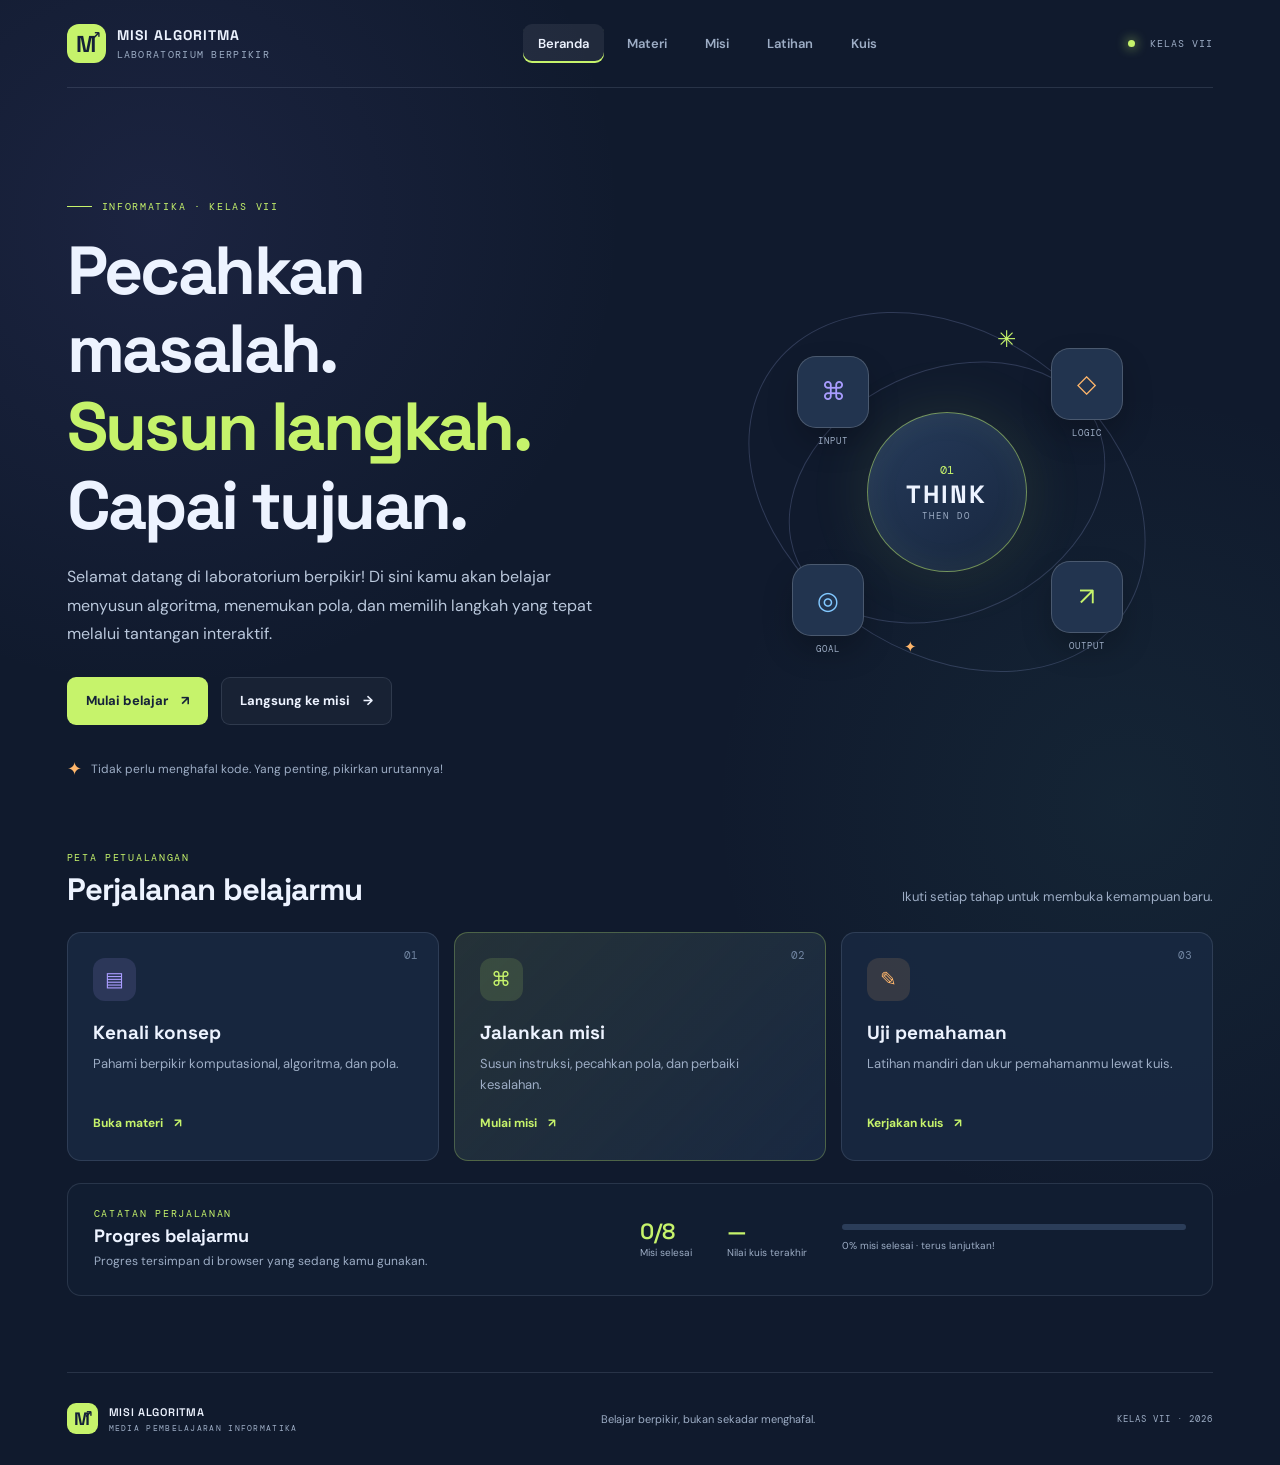
==== index.html @ b7dc34c7 "first commit" ====
<!doctype html>
<html lang="id">
<head>
  <meta charset="utf-8">
  <meta name="viewport" content="width=device-width, initial-scale=1">
  <meta name="description" content="Media pembelajaran interaktif Informatika kelas VII tentang berpikir komputasional, algoritma, dan pola.">
  <meta name="theme-color" content="#101a2d">
  <title>Misi Algoritma — Petualangan Belajar Informatika</title>
  <link rel="stylesheet" href="css/style.css?v=10">
</head>
<body>
  <div class="site-shell">
    <header class="topbar">
      <a class="brand" href="#beranda" aria-label="Misi Algoritma, beranda">
        <span class="brand-mark">M<span>↗</span></span>
        <span class="brand-copy"><strong>MISI ALGORITMA</strong><small>LABORATORIUM BERPIKIR</small></span>
      </a>
      <button class="menu-toggle" id="menuToggle" aria-label="Buka menu" aria-expanded="false">☰</button>
      <nav class="main-nav" id="mainNav" aria-label="Navigasi utama">
        <button class="nav-link active" data-page="beranda">Beranda</button>
        <button class="nav-link" data-page="materi">Materi</button>
        <button class="nav-link" data-page="misi">Misi</button>
        <button class="nav-link" data-page="latihan">Latihan</button>
        <button class="nav-link" data-page="kuis">Kuis</button>
      </nav>
      <div class="topbar-tag"><span class="live-dot"></span> KELAS VII</div>
    </header>

    <main>
      <!-- BERANDA -->
      <section class="page active" id="page-beranda" aria-labelledby="homeTitle">
        <div class="hero-grid">
          <div class="hero-copy">
            <div class="eyebrow"><span class="eyebrow-line"></span> INFORMATIKA · KELAS VII</div>
            <h1 id="homeTitle">Pecahkan masalah.<br><em>Susun langkah.</em><br>Capai tujuan.</h1>
            <p class="hero-lead">Selamat datang di laboratorium berpikir! Di sini kamu akan belajar menyusun algoritma, menemukan pola, dan memilih langkah yang tepat melalui tantangan interaktif.</p>
            <div class="hero-actions">
              <button class="btn btn-primary" data-go="materi">Mulai belajar <span>↗</span></button>
              <button class="btn btn-ghost" data-go="misi">Langsung ke misi <span>→</span></button>
            </div>
            <div class="hero-note"><span class="note-icon">✦</span> Tidak perlu menghafal kode. Yang penting, pikirkan urutannya!</div>
          </div>
          <div class="hero-art" aria-label="Ilustrasi jalur algoritma berupa simpul dan garis">
            <div class="art-orbit orbit-one"></div><div class="art-orbit orbit-two"></div>
            <div class="art-center"><span>01</span><strong>THINK</strong><small>THEN DO</small></div>
            <div class="art-node node-a">⌘<small>INPUT</small></div>
            <div class="art-node node-b">◇<small>LOGIC</small></div>
            <div class="art-node node-c">↗<small>OUTPUT</small></div>
            <div class="art-node node-d">◎<small>GOAL</small></div>
            <span class="art-star star-a">✳</span><span class="art-star star-b">✦</span>
          </div>
        </div>

        <div class="section-intro compact-intro">
          <div><div class="eyebrow">PETA PETUALANGAN</div><h2>Perjalanan belajarmu</h2></div>
          <p>Ikuti setiap tahap untuk membuka kemampuan baru.</p>
        </div>
        <div class="journey-grid">
          <article class="journey-card"><div class="journey-number">01</div><div class="journey-icon icon-violet">▤</div><h3>Kenali konsep</h3><p>Pahami berpikir komputasional, algoritma, dan pola.</p><button class="text-link" data-go="materi">Buka materi <span>↗</span></button></article>
          <article class="journey-card featured"><div class="journey-number">02</div><div class="journey-icon icon-lime">⌘</div><h3>Jalankan misi</h3><p>Susun instruksi, pecahkan pola, dan perbaiki kesalahan.</p><button class="text-link" data-go="misi">Mulai misi <span>↗</span></button></article>
          <article class="journey-card"><div class="journey-number">03</div><div class="journey-icon icon-orange">✎</div><h3>Uji pemahaman</h3><p>Latihan mandiri dan ukur pemahamanmu lewat kuis.</p><button class="text-link" data-go="kuis">Kerjakan kuis <span>↗</span></button></article>
        </div>
        <div class="progress-panel">
          <div><div class="eyebrow">CATATAN PERJALANAN</div><h3>Progres belajarmu</h3><p>Progres tersimpan di browser yang sedang kamu gunakan.</p></div>
          <div class="progress-stats">
            <div><strong id="progressMissions">0/6</strong><span>Misi selesai</span></div>
            <div><strong id="progressQuiz">—</strong><span>Nilai kuis terakhir</span></div>
            <div class="progress-track-wrap"><div class="progress-track"><span id="progressBar"></span></div><small id="progressText">Ayo mulai petualanganmu!</small></div>
          </div>
        </div>
      </section>

      <!-- MATERI -->
      <section class="page" id="page-materi" aria-labelledby="materiTitle">
        <div class="page-heading">
          <div><div class="eyebrow">01 / BEKAL PETUALANGAN</div><h1 id="materiTitle">Kenali cara <em>berpikir.</em></h1><p>Berpikir komputasional membantu kita merumuskan masalah dan menyusun langkah penyelesaian yang dapat dijalankan.</p></div>
          <div class="heading-stamp">LEARN<br><b>01</b></div>
        </div>
        <div class="concept-banner">
          <div class="concept-mark">?</div>
          <div><span class="mini-label">PERTANYAAN PEMANTIK</span><h2>Pernah mengikuti petunjuk untuk mencapai suatu tujuan?</h2><p>Contohnya mengikuti resep, petunjuk arah, atau aturan permainan. Semua itu membutuhkan langkah yang jelas dan berurutan.</p></div>
        </div>
        <div class="lesson-grid">
          <article class="lesson-card lesson-wide">
            <div class="lesson-top"><span class="lesson-index">A</span><span class="pill pill-violet">KONSEP UTAMA</span></div>
            <h2>Apa itu berpikir komputasional?</h2>
            <p>Berpikir komputasional adalah proses berpikir untuk merumuskan masalah sehingga solusinya dapat diwujudkan dalam langkah-langkah komputasional atau algoritma yang dapat dieksekusi komputer.</p>
            <div class="callout-line"><span>IDE UTAMA</span><strong>Ubah masalah menjadi langkah yang jelas, logis, dan dapat diuji.</strong></div>
          </article>
          <article class="lesson-card">
            <div class="lesson-top"><span class="lesson-index">B</span><span class="pill pill-lime">LANGKAH</span></div>
            <h2>Algoritma</h2>
            <p>Algoritma adalah langkah-langkah dari suatu proses untuk mencapai tujuan tertentu.</p>
            <div class="mini-flow"><span>Mulai</span><i>↓</i><span>Langkah 1</span><i>↓</i><span>Langkah 2</span><i>↓</i><b>Selesai</b></div>
          </article>
          <article class="lesson-card">
            <div class="lesson-top"><span class="lesson-index">C</span><span class="pill pill-orange">PENGAMATAN</span></div>
            <h2>Mengenali pola</h2>
            <p>Pola adalah bentuk atau susunan yang memiliki aturan tetap. Dengan menemukan aturan, kita dapat memperkirakan urutan berikutnya.</p>
            <div class="pattern-row" aria-label="Contoh pola warna"><span class="bead red"></span><span class="bead green"></span><span class="bead yellow"></span><span class="bead blue"></span><span class="bead red"></span><span class="bead green"></span><span class="bead yellow"></span><span class="bead blue"></span></div>
            <small class="muted">Merah → Hijau → Kuning → Biru → ulangi</small>
          </article>
          <article class="lesson-card lesson-wide split-card">
            <div><div class="lesson-top"><span class="lesson-index">D</span><span class="pill pill-blue">PENYELESAIAN</span></div><h2>Efektif dan efisien</h2><p>Solusi yang baik bukan hanya berhasil mencapai tujuan, tetapi juga menggunakan waktu, tenaga, atau sumber daya secara tepat.</p></div>
            <div class="compare-box"><div><span class="compare-symbol">✓</span><b>Efektif</b><small>Membawa hasil atau mencapai tujuan.</small></div><div><span class="compare-symbol">↗</span><b>Efisien</b><small>Tidak membuang waktu, tenaga, atau biaya.</small></div></div>
          </article>
          <article class="lesson-card lesson-wide additional-lesson">
            <div class="lesson-top"><span class="lesson-index">E</span><span class="pill pill-orange">OPTIMASI PENJADWALAN</span></div>
            <h2>Mengatur kegiatan agar tidak bertabrakan</h2>
            <p>Optimasi penjadwalan berarti memilih dan mengatur kegiatan supaya waktu dapat digunakan dengan baik. Perhatikan kegiatan yang harus dilakukan lebih dahulu, kegiatan yang waktunya tidak boleh bertabrakan, dan kegiatan yang dapat dikerjakan bersamaan.</p>
            <div class="schedule-example"><div><b>07.00–12.00</b><small>Sekolah</small></div><div><b>13.00–14.00</b><small>Mengerjakan PR</small></div><div><b>14.00–14.30</b><small>Istirahat</small></div></div>
            <p class="lesson-note">Contoh: saat menunggu air mendidih, kamu dapat mengerjakan PR. Dua kegiatan berlangsung bersamaan, tetapi air tetap perlu diperiksa agar tidak dibiarkan terlalu lama.</p>
          </article>
          <article class="lesson-card">
            <div class="lesson-top"><span class="lesson-index">F</span><span class="pill pill-blue">STRUKTUR DATA</span></div>
            <h2>Menyusun informasi dalam daftar</h2>
            <p>Struktur data membantu kita mengatur kumpulan informasi. Salah satu bentuk sederhana adalah daftar (list), misalnya daftar nama siswa, daftar belanja, atau daftar perlengkapan sekolah.</p>
            <div class="sample-list"><span>01 · Buku Informatika</span><span>02 · Buku Matematika</span><span>03 · Pensil</span></div>
            <small class="muted">Daftar dapat disusun dengan aturan tertentu, misalnya berdasarkan alfabet.</small>
          </article>
          <article class="lesson-card">
            <div class="lesson-top"><span class="lesson-index">G</span><span class="pill pill-violet">REPRESENTASI DATA</span></div>
            <h2>Menyajikan pilihan sederhana</h2>
            <p>Informasi dapat direpresentasikan dengan beberapa bentuk. Pertanyaan tertentu memiliki dua kemungkinan jawaban, misalnya ya atau tidak. Bentuk ini membantu kita mencatat keadaan secara sederhana.</p>
            <div class="yes-no-demo"><span>Apakah perpustakaan buka?</span><b>YA / TIDAK</b></div>
            <small class="muted">Pertanyaan “Apa warna favoritmu?” tidak cukup dijawab dengan ya atau tidak.</small>
          </article>
          <article class="lesson-card lesson-wide abstraction-card">
            <div class="lesson-top"><span class="lesson-index">H</span><span class="pill pill-lime">ISTILAH TAMBAHAN</span></div>
            <h2>Abstraksi: fokus pada hal penting</h2>
            <p>Abstraksi adalah cara memahami persoalan dengan berfokus pada ide utama atau informasi yang paling penting, sementara rincian yang tidak relevan disisihkan. Contohnya, saat mencari rute ke perpustakaan, kamu lebih membutuhkan letak jalan dan rintangan daripada warna setiap ubin lantai.</p>
          </article>
        </div>
        <div class="example-panel">
          <div class="example-copy"><div class="eyebrow">CONTOH DALAM KEHIDUPAN</div><h2>Algoritma mencuci tangan</h2><p>Bayangkan kamu diminta menjelaskan cara mencuci tangan kepada teman. Instruksi harus disusun agar mudah diikuti.</p></div>
          <ol class="step-list"><li><span>01</span>Basahi tangan dengan air.</li><li><span>02</span>Gunakan sabun.</li><li><span>03</span>Gosok seluruh bagian tangan.</li><li><span>04</span>Bilas hingga bersih.</li><li><span>05</span>Keringkan tangan.</li></ol>
        </div>
        <div class="lesson-footer"><p>Sudah memahami bekalnya? Tekan tombol untuk membuka konfirmasi sebelum memulai Misi 1.</p><button class="btn btn-primary" id="completeLesson">Saya sudah memahami <span>✓</span></button></div>
      </section>

      <!-- MISI -->
      <section class="page" id="page-misi" aria-labelledby="misiTitle">
        <div class="page-heading">
          <div><div class="eyebrow">02 / ZONA TANTANGAN</div><h1 id="misiTitle">Saatnya <em>jalankan misi.</em></h1><p>Gunakan logika dan urutan langkah yang tepat. Setiap tantangan melatih cara berpikir yang berbeda.</p></div>
          <div class="heading-stamp">PLAY<br><b>02</b></div>
        </div>
        <div class="mission-top-actions">
          <span>Progres dan jawaban akan tersimpan otomatis. Gunakan reset untuk mengulang seluruh tantangan.</span>
          <button class="btn btn-small btn-reset" id="resetMissions" type="button">↻ Reset Misi</button>
        </div>
        <div class="mission-tabs" role="tablist" aria-label="Pilih misi">
          <button class="mission-tab active" data-mission="route"><span>01</span> Jalur Perpustakaan</button>
          <button class="mission-tab" data-mission="routeCampus"><span>02</span> Jalur Gudang</button>
          <button class="mission-tab" data-mission="routeMusic"><span>03</span> Jalur Musik</button>
          <button class="mission-tab" data-mission="pattern"><span>04</span> Gelang Warna</button>
          <button class="mission-tab" data-mission="patternBonus"><span>05</span> Gelang Lanjutan</button>
          <button class="mission-tab" data-mission="debug"><span>06</span> Detektif Bug</button>
          <button class="mission-tab" data-mission="schedule"><span>07</span> Optimasi Ember</button>
          <button class="mission-tab" data-mission="representation"><span>08</span> Data Ya/Tidak</button>
        </div>
        <article class="mission-panel active" id="mission-route">
          <div class="mission-heading"><div><span class="pill pill-lime">MISI 01 · MENYUSUN LANGKAH</span><h2>Antarkan buku ke perpustakaan</h2><p>Robot mulai dari titik hijau. Susun perintah arah agar robot mencapai bendera tanpa menabrak rintangan.</p></div><div class="mission-score"><strong>01</strong><small>ROUTE</small></div></div>
          <div class="game-layout">
            <div class="maze-wrap"><div class="maze-top"><span>● TITIK MULAI</span><span>⚑ TUJUAN</span><span>■ RINTANGAN</span></div><div class="maze-grid" id="mazeGrid" aria-label="Peta labirin"></div><div class="maze-caption" id="mazeStatus" aria-live="polite">Susun instruksi, lalu tekan Jalankan.</div></div>
            <div class="command-box"><div class="command-title"><div><span class="mini-label">KONTROL ROBOT</span><h3>Susun perintah</h3></div><span class="command-count" id="commandCount">0 / 10</span></div><p class="muted">Pilih arah gerak satu per satu.</p><div class="direction-pad"><button data-dir="U" aria-label="Gerak ke atas">↑<small>ATAS</small></button><button data-dir="L" aria-label="Gerak ke kiri">←<small>KIRI</small></button><button data-dir="D" aria-label="Gerak ke bawah">↓<small>BAWAH</small></button><button data-dir="R" aria-label="Gerak ke kanan">→<small>KANAN</small></button></div><div class="command-list" id="commandList"><span class="empty-command">Belum ada perintah…</span></div><div class="command-actions"><button class="btn btn-small btn-ghost" id="undoCommand">↶ Urungkan</button><button class="btn btn-small btn-ghost" id="clearCommands">Hapus</button><button class="btn btn-small btn-primary" id="runMaze">Jalankan →</button></div><div class="hint-box">💡 <span>Petunjuk: robot perlu bergerak 6 langkah untuk mencapai bendera.</span></div></div>
          </div>
        </article>
        <article class="mission-panel" id="mission-routeCampus">
          <div class="mission-heading"><div><span class="pill pill-lime">MISI 02 · NAVIGASI SEKOLAH</span><h2>Antarkan perlengkapan olahraga ke gudang</h2><p>Robot mulai dari sudut kiri atas. Susun instruksi agar perlengkapan tiba di gudang tanpa melewati petak penghalang.</p></div><div class="mission-score"><strong>02</strong><small>GUDANG</small></div></div>
          <div class="maze-expedition" data-maze-game="routeCampus" data-success="routeCampus">
            <div class="game-layout">
              <div class="maze-wrap"><div class="maze-top"><span>● TITIK MULAI</span><span>⚑ GUDANG</span><span>■ PENGHALANG</span></div><div class="maze-grid" data-maze-grid aria-label="Peta jalur menuju gudang"></div><div class="maze-caption" data-maze-status aria-live="polite">Susun perintah, lalu jalankan robot.</div></div>
              <div class="command-box"><div class="command-title"><div><span class="mini-label">KONTROL ROBOT</span><h3>Susun perintah</h3></div><span class="command-count" data-maze-count>0 / 12</span></div><p class="muted">Pilih arah satu per satu untuk membuat jalur aman.</p><div class="direction-pad"><button data-maze-dir="U" aria-label="Gerak ke atas">↑<small>ATAS</small></button><button data-maze-dir="L" aria-label="Gerak ke kiri">←<small>KIRI</small></button><button data-maze-dir="D" aria-label="Gerak ke bawah">↓<small>BAWAH</small></button><button data-maze-dir="R" aria-label="Gerak ke kanan">→<small>KANAN</small></button></div><div class="command-list" data-maze-list><span class="empty-command">Belum ada perintah…</span></div><div class="command-actions"><button class="btn btn-small btn-ghost" data-maze-undo>↶ Urungkan</button><button class="btn btn-small btn-ghost" data-maze-clear>Hapus</button><button class="btn btn-small btn-primary" data-maze-run>Jalankan →</button></div><div class="hint-box">✦ <span>Rencanakan jalurmu. Robot harus tiba tepat di bendera.</span></div></div>
            </div>
          </div>
        </article>
        <article class="mission-panel" id="mission-routeMusic">
          <div class="mission-heading"><div><span class="pill pill-lime">MISI 03 · NAVIGASI LANJUTAN</span><h2>Antarkan paket ke ruang musik</h2><p>Jalur menuju ruang musik memiliki belokan yang berbeda. Susun instruksi secara teliti agar robot tidak terjebak.</p></div><div class="mission-score"><strong>03</strong><small>MUSIK</small></div></div>
          <div class="maze-expedition" data-maze-game="routeMusic" data-success="routeMusic">
            <div class="game-layout">
              <div class="maze-wrap"><div class="maze-top"><span>● TITIK MULAI</span><span>⚑ RUANG MUSIK</span><span>■ PENGHALANG</span></div><div class="maze-grid" data-maze-grid aria-label="Peta jalur menuju ruang musik"></div><div class="maze-caption" data-maze-status aria-live="polite">Susun perintah, lalu jalankan robot.</div></div>
              <div class="command-box"><div class="command-title"><div><span class="mini-label">KONTROL ROBOT</span><h3>Susun perintah</h3></div><span class="command-count" data-maze-count>0 / 12</span></div><p class="muted">Pilih arah satu per satu untuk membuat jalur aman.</p><div class="direction-pad"><button data-maze-dir="U" aria-label="Gerak ke atas">↑<small>ATAS</small></button><button data-maze-dir="L" aria-label="Gerak ke kiri">←<small>KIRI</small></button><button data-maze-dir="D" aria-label="Gerak ke bawah">↓<small>BAWAH</small></button><button data-maze-dir="R" aria-label="Gerak ke kanan">→<small>KANAN</small></button></div><div class="command-list" data-maze-list><span class="empty-command">Belum ada perintah…</span></div><div class="command-actions"><button class="btn btn-small btn-ghost" data-maze-undo>↶ Urungkan</button><button class="btn btn-small btn-ghost" data-maze-clear>Hapus</button><button class="btn btn-small btn-primary" data-maze-run>Jalankan →</button></div><div class="hint-box">✦ <span>Susun strategi langkahmu sebelum menekan Jalankan.</span></div></div>
            </div>
          </div>
        </article>
        <article class="mission-panel" id="mission-pattern">
          <div class="mission-heading"><div><span class="pill pill-orange">MISI 04 · MENGENALI POLA</span><h2>Berapa manik-manik yang bisa dirangkai?</h2><p>Kiki menyusun gelang dengan urutan merah, hijau, kuning, biru. Jika suatu warna habis, lanjutkan dengan warna yang masih tersedia tanpa menempelkan dua warna sama.</p></div><div class="mission-score"><strong>04</strong><small>PATTERN</small></div></div>
          <div class="bead-challenge">
            <div class="bead-inventory"><div><span class="mini-label">STOK MANIK-MANIK</span><div class="inventory-row"><div><span class="bead red"></span><b>Merah</b><strong>5</strong></div><div><span class="bead green"></span><b>Hijau</b><strong>3</strong></div><div><span class="bead yellow"></span><b>Kuning</b><strong>7</strong></div><div><span class="bead blue"></span><b>Biru</b><strong>2</strong></div></div></div><div class="rule-note">URUTAN WARNA <b>MERAH → HIJAU → KUNING → BIRU</b><small>Jika warna habis, lewati warna tersebut. Dua manik-manik yang berdampingan tidak boleh sama.</small></div></div>
            <article class="bead-question"><span class="pill pill-orange">TANTANGAN 1</span><h3>Berapa manik-manik yang dapat dirangkai?</h3><p>Ikuti urutan warna dan perhatikan jumlah stok setiap warna.</p><div class="answer-options" id="beadOptions"><button data-answer="8">8</button><button data-answer="17">17</button><button data-answer="15">15</button><button data-answer="5">5</button></div><div id="beadFeedback" class="feedback" aria-live="polite"></div><button class="btn btn-ghost btn-small" id="showBeads" hidden>Lihat urutan gelang <span>↗</span></button><div id="beadSequence" class="bead-sequence" hidden></div></article>
          </div>
        </article>
        <article class="mission-panel" id="mission-patternBonus">
          <div class="mission-heading"><div><span class="pill pill-orange">MISI 05 · POLA LANJUTAN</span><h2>Bisakah semua manik-manik digunakan?</h2><p>Kiki ingin membuat gelang kedua dengan stok yang lebih banyak. Gunakan aturan urutan warna yang sama seperti misi sebelumnya.</p></div><div class="mission-score"><strong>05</strong><small>PATTERN+</small></div></div>
          <div class="bead-challenge">
            <div class="bead-inventory"><div><span class="mini-label">STOK MANIK-MANIK GELANG KEDUA</span><div class="inventory-row"><div><span class="bead red"></span><b>Merah</b><strong>20</strong></div><div><span class="bead green"></span><b>Hijau</b><strong>23</strong></div><div><span class="bead yellow"></span><b>Kuning</b><strong>18</strong></div><div><span class="bead blue"></span><b>Biru</b><strong>22</strong></div></div></div><div class="rule-note">ATURAN TETAP SAMA <b>MERAH → HIJAU → KUNING → BIRU</b><small>Lewati warna yang sudah habis dan jangan memasang dua manik-manik dengan warna sama secara berdampingan.</small></div></div>
            <article class="bead-question"><span class="pill pill-orange">TANTANGAN 2</span><h3>Berapa jumlah manik-manik yang dapat dirangkai?</h3><p>Periksa apakah semua stok dapat digunakan dengan mengikuti aturan yang sama.</p><div class="answer-options" id="beadBonusOptions"><button data-answer="80">80</button><button data-answer="81">81</button><button data-answer="83">83</button><button data-answer="60">60</button></div><div id="beadBonusFeedback" class="feedback" aria-live="polite"></div></article>
          </div>
        </article>
        <article class="mission-panel" id="mission-debug">
          <div class="mission-heading"><div><span class="pill pill-blue">MISI 06 · DEBUGGING</span><h2>Temukan urutan yang benar</h2><p>Ada langkah mencuci tangan yang tertukar. Pilih langkah satu per satu dalam urutan yang benar untuk memperbaiki algoritmanya.</p></div><div class="mission-score"><strong>06</strong><small>DEBUG</small></div></div>
          <div class="debug-game"><div class="debug-progress"><span id="debugProgress">0 dari 5 langkah benar</span><div class="progress-track"><span id="debugBar"></span></div></div><div class="debug-columns"><div><span class="mini-label">PILIH LANGKAH SESUAI URUTAN</span><div class="debug-options" id="debugOptions"></div></div><div><span class="mini-label">ALGORITMA YANG KAMU SUSUN</span><ol class="debug-answer" id="debugAnswer"><li class="placeholder-step">Langkah yang dipilih akan muncul di sini.</li></ol></div></div><div id="debugFeedback" class="feedback" aria-live="polite"></div><button class="btn btn-ghost btn-small" id="resetDebug">Ulangi tantangan ↻</button></div>
        </article>
        <article class="mission-panel" id="mission-schedule">
          <div class="mission-heading"><div><span class="pill pill-blue">MISI 07 · OPTIMASI PENJADWALAN</span><h2>Isi tiga ember secepat mungkin</h2><p>Bobo harus mengisi tiga ember. Satu ember membutuhkan satu jam jika memakai satu pancuran. Ada dua pancuran dan pengisian boleh dibagi menjadi beberapa tahap.</p></div><div class="mission-score"><strong>07</strong><small>OPTIMASI</small></div></div>
          <div class="logic-challenge">
            <div class="logic-illustration" aria-hidden="true"><div class="faucet-row"><span>🚰</span><span>🚰</span></div><div class="water-flow" aria-hidden="true"><i></i><i></i><i></i></div><div class="bucket-row"><span>🪣 A</span><span>🪣 B</span><span>🪣 C</span></div></div>
            <div class="logic-question"><span class="pill pill-blue">TANTANGAN WAKTU</span><h3>Berapa waktu tersingkat yang diperlukan?</h3><p>Pilih waktu total paling singkat agar ketiga ember penuh.</p><div class="answer-options" id="bucketOptions"><button data-answer="60">60 menit</button><button data-answer="90">90 menit</button><button data-answer="120">120 menit</button><button data-answer="180">180 menit</button></div><div class="feedback" id="bucketFeedback" aria-live="polite"></div></div>
          </div>
        </article>
        <article class="mission-panel" id="mission-representation">
          <div class="mission-heading"><div><span class="pill pill-violet">MISI 08 · REPRESENTASI DATA</span><h2>Pilih pertanyaan ya atau tidak</h2><p>Dalam representasi data, pertanyaan tertentu dapat dinyatakan dengan dua kemungkinan jawaban, yaitu ya atau tidak.</p></div><div class="mission-score"><strong>08</strong><small>DATA</small></div></div>
          <div class="logic-challenge simple-logic">
            <div class="logic-question"><span class="pill pill-violet">TANTANGAN DATA</span><h3>Manakah pertanyaan yang jawabannya hanya “ya” atau “tidak”?</h3><p>Pilih satu pertanyaan yang dapat dijawab dengan dua kemungkinan tersebut.</p><div class="choice-stack logic-choice-stack" id="yesNoOptions"><button data-choice="a">Apa warna kesukaanmu?</button><button data-choice="b">Siapa nama teman sebangkumu?</button><button data-choice="c">Apakah hari ini turun hujan?</button><button data-choice="d">Berapa jumlah buku di tasmu?</button></div><div class="feedback" id="yesNoFeedback" aria-live="polite"></div></div>
          </div>
        </article>
        <div class="mission-auto-next" id="missionAutoNext" hidden aria-live="polite"></div>
        <div class="mission-completion"><span class="completion-icon">✦</span><div class="mission-completion-copy"><b>Delapan misi, delapan tantangan berpikir.</b><p>Selesaikan setiap tantangan untuk membuka misi berikutnya. Pop-up menuju Latihan muncul setelah seluruh misi berhasil diselesaikan.</p></div><strong id="missionDoneCount">0/8 SELESAI</strong></div>
      </section>

      <!-- LATIHAN -->
      <section class="page" id="page-latihan" aria-labelledby="latihanTitle">
        <div class="page-heading">
          <div><div class="eyebrow">03 / RUANG LATIHAN</div><h1 id="latihanTitle">Asah logikamu <em>pelan-pelan.</em></h1><p>Selesaikan delapan latihan dengan situasi yang berbeda dari misi dan kuis. Baca persoalannya, pikirkan aturannya, lalu periksa jawabanmu.</p></div>
          <div class="heading-stamp">PRACTICE<br><b>03</b></div>
        </div>
        <div class="practice-progress-panel"><div><span class="mini-label">PROGRES LATIHAN</span><strong id="practiceDoneCount">0/8 LATIHAN SELESAI</strong></div><div class="progress-track"><span id="practiceDoneBar"></span></div><button class="btn btn-small btn-reset" id="resetPractice" type="button">↻ Reset Latihan</button></div>
        <div class="practice-completion-notice" id="practiceCompletionNotice" hidden aria-live="polite"></div>
        <div class="practice-stack">
          <article class="practice-card"><div class="practice-number">01</div><div class="practice-content"><span class="pill pill-violet">MENCARI POLA</span><h2>Prediksi jumlah stiker</h2><p>Raka menempelkan stiker dengan urutan jumlah berikut: <strong class="number-sequence">5 · 9 · 13 · 17 · ?</strong></p><div class="inline-answer"><input type="number" id="patternInput" placeholder="Jawabanmu" aria-label="Jawaban angka berikutnya"><button class="btn btn-small btn-primary" id="checkPattern">Periksa</button></div><div class="feedback" id="patternPracticeFeedback" aria-live="polite"></div></div></article>
          <article class="practice-card"><div class="practice-number">02</div><div class="practice-content"><span class="pill pill-orange">URUTAN ALGORITMA</span><h2>Mengirim tugas digital</h2><p>Sebelum menekan tombol kirim, tindakan apa yang paling tepat dilakukan?</p><div class="choice-stack" id="bagChoices"><button data-choice="a">Memastikan berkas sudah terlampir dan dapat dibuka</button><button data-choice="b">Menutup halaman tugas</button><button data-choice="c">Mematikan perangkat</button></div><div class="feedback" id="bagFeedback" aria-live="polite"></div></div></article>
          <article class="practice-card practice-card-visual"><div class="practice-number">03</div><div class="practice-content"><span class="pill pill-blue">EFEKTIF & EFISIEN</span><h2>Merapikan kartu anggota</h2><p>Petugas perpustakaan harus merapikan kartu anggota. Ada dua cara yang sama-sama menghasilkan kartu rapi. Amati perbandingan cara kerjanya, lalu pilih cara yang lebih efisien.</p><div class="sorting-visual" aria-label="Ilustrasi perbandingan dua cara merapikan kartu anggota"><div class="sorting-method sorting-method-a"><div class="sorting-method-head"><span class="sorting-tag">CARA A</span><strong>Periksa satu per satu</strong></div><div class="member-cards scattered-cards"><span>R</span><span>A</span><span>M</span><span>D</span><span>A</span><span>R</span><span>K</span><span>M</span><span>D</span></div><div class="sorting-time"><span>⏱</span><strong>18 menit</strong></div><small>Sering mengulang pemeriksaan kartu</small></div><div class="sorting-method sorting-method-b"><div class="sorting-method-head"><span class="sorting-tag">CARA B</span><strong>Kelompokkan huruf awal</strong></div><div class="member-groups"><div><b>A</b><span>A</span><span>A</span></div><div><b>D</b><span>D</span><span>D</span></div><div><b>M</b><span>M</span><span>M</span></div><div><b>R</b><span>R</span><span>R</span></div></div><div class="sorting-time"><span>⏱</span><strong>8 menit</strong></div><small>Kartu langsung dikelompokkan sesuai huruf</small></div></div><div class="question-prompt">Menurutmu, cara mana yang lebih efisien?</div><div class="choice-stack" id="routeChoices"><button data-choice="a">Cara A · 18 menit</button><button data-choice="b">Cara B · 8 menit</button></div><div class="feedback" id="routeFeedback" aria-live="polite"></div></div></article>
          <article class="practice-card"><div class="practice-number">04</div><div class="practice-content"><span class="pill pill-violet">MENCARI POLA</span><h2>Lengkapi urutan angka</h2><p>Perhatikan pola berikut: <strong class="number-sequence">3 · 6 · 9 · 12 · ?</strong></p><div class="inline-answer"><input type="number" id="sequenceInput" placeholder="Jawabanmu" aria-label="Jawaban angka selanjutnya"><button class="btn btn-small btn-primary" id="checkSequence">Periksa</button></div><div class="feedback" id="sequenceFeedback" aria-live="polite"></div></div></article>
          <article class="practice-card"><div class="practice-number">05</div><div class="practice-content"><span class="pill pill-orange">URUTAN ALGORITMA</span><h2>Membuat teh hangat</h2><p>Kamu ingin membuat teh hangat. Langkah mana yang paling tepat dilakukan terlebih dahulu?</p><div class="choice-stack" id="teaChoices"><button data-choice="a">Memanaskan air</button><button data-choice="b">Memasukkan es batu</button><button data-choice="c">Membuang kantong teh</button></div><div class="feedback" id="teaFeedback" aria-live="polite"></div></div></article>
          <article class="practice-card"><div class="practice-number">06</div><div class="practice-content"><span class="pill pill-violet">MEMBACA DATA</span><h2>Memilih penyajian informasi</h2><p>OSIS mencatat jumlah pengunjung perpustakaan selama lima hari. Bentuk penyajian apa yang paling mudah dipakai untuk membandingkan jumlah pengunjung tiap hari?</p><div class="choice-stack" id="binaryChoices"><button data-choice="a">Grafik batang</button><button data-choice="b">Satu paragraf cerita</button><button data-choice="c">Daftar nama pengunjung tanpa angka</button></div><div class="feedback" id="binaryFeedback" aria-live="polite"></div></div></article>
          <article class="practice-card"><div class="practice-number">07</div><div class="practice-content"><span class="pill pill-blue">STRUKTUR DATA</span><h2>Daftar yang terurut</h2><p>Contoh manakah yang menunjukkan daftar dengan aturan urutan yang jelas?</p><div class="choice-stack" id="listChoices"><button data-choice="a">Daftar nama siswa berdasarkan alfabet</button><button data-choice="b">Daftar belanja yang dibeli secara acak</button><button data-choice="c">Kumpulan benda di atas meja tanpa aturan</button></div><div class="feedback" id="listFeedback" aria-live="polite"></div></div></article>
          <article class="practice-card"><div class="practice-number">08</div><div class="practice-content"><span class="pill pill-orange">ABSTRAKSI</span><h2>Menyederhanakan denah</h2><p>Kamu membuat denah sederhana untuk menunjukkan jalan dari gerbang ke ruang kelas. Informasi mana yang paling penting dipertahankan?</p><div class="choice-stack" id="bucketPracticeChoices"><button data-choice="a">Warna cat setiap dinding</button><button data-choice="b">Letak gerbang, koridor, dan ruang kelas</button><button data-choice="c">Jenis hiasan di setiap pintu</button><button data-choice="d">Nama merek meja di kelas</button></div><div class="feedback" id="bucketPracticeFeedback" aria-live="polite"></div></div></article>
        </div>
      </section>

      <!-- KUIS -->
      <section class="page" id="page-kuis" aria-labelledby="kuisTitle">
        <div class="page-heading">
          <div><div class="eyebrow">04 / UJI PEMAHAMAN</div><h1 id="kuisTitle">Seberapa siap <em>kamu?</em></h1><p>Jawab 15 pertanyaan baru dengan situasi berbeda untuk menguji pemahamanmu tentang berpikir komputasional.</p></div>
          <div class="heading-stamp">QUIZ<br><b>04</b></div>
        </div>
        <div class="quiz-shell" id="quizShell">
          <div class="quiz-topline"><span class="pill pill-lime">KUIS AKHIR</span><span id="quizQuestionCount">PERTANYAAN 01 / 15</span></div>
          <div class="quiz-progress"><span id="quizProgressBar"></span></div>
          <div id="quizQuestionArea"></div>
          <div class="quiz-footer"><button class="btn btn-ghost" id="quizPrev" disabled>← Sebelumnya</button><button class="btn btn-primary" id="quizNext">Berikutnya →</button></div>
        </div>
        <div class="quiz-result" id="quizResult" hidden></div>
        <div class="quiz-reminder"><span>✦</span><p>Ingat: kesalahan adalah kesempatan untuk memperbaiki langkah. Baca pembahasan setiap jawaban agar semakin paham.</p></div>
      </section>
    </main>

    <footer class="footer"><div class="footer-brand"><span class="brand-mark small-mark">M<span>↗</span></span><div><b>MISI ALGORITMA</b><small>MEDIA PEMBELAJARAN INFORMATIKA</small></div></div><p>Belajar berpikir, bukan sekadar menghafal.</p><span class="footer-year">KELAS VII · 2026</span></footer>
  </div>
  <div class="transition-backdrop" id="transitionModal" hidden aria-hidden="true">
    <section class="transition-modal" role="dialog" aria-modal="true" aria-labelledby="transitionTitle" aria-describedby="transitionMessage">
      <div class="transition-spark">✦</div>
      <span class="pill pill-lime" id="transitionEyebrow">TAHAP SELESAI</span>
      <h2 id="transitionTitle">Bagus sekali!</h2>
      <p id="transitionMessage">Kamu berhasil menyelesaikan tahap ini.</p>
      <div class="transition-actions"><button class="btn btn-ghost" id="transitionLater">Nanti saja</button><button class="btn btn-primary" id="transitionContinue">Lanjutkan →</button></div>
    </section>
  </div>
  <script src="js/main.js?v=10" defer></script>
  <script src="js/game.js?v=10" defer></script>
  <script src="js/kuis.js?v=10" defer></script>
</body>
</html>
---- css/style.css ----
@import url('https://fonts.googleapis.com/css2?family=DM+Mono:wght@400;500&family=DM+Sans:wght@400;500;600;700&family=Space+Grotesk:wght@400;500;600;700&display=swap');
:root{--bg:#101a2d;--bg2:#15233a;--panel:#1a2a43;--panel2:#20324d;--line:rgba(214,229,255,.12);--text:#edf3ff;--muted:#9dadc5;--lime:#c6f36b;--violet:#a99cff;--orange:#ffb66b;--blue:#82c8ff;--green:#78d5a7;--danger:#ff8d8d;--font:'DM Sans',sans-serif;--display:'Space Grotesk',sans-serif;--mono:'DM Mono',monospace}
*{box-sizing:border-box}html{scroll-behavior:smooth}body{margin:0;background:var(--bg);color:var(--text);font-family:var(--font);font-size:15px;line-height:1.65;background-image:radial-gradient(circle at 12% 15%,rgba(111,105,205,.12),transparent 28%),radial-gradient(circle at 88% 55%,rgba(72,161,147,.08),transparent 30%)}button,input{font:inherit}button{cursor:pointer}.site-shell{max-width:1440px;margin:auto;padding:0 5.2%}.topbar{height:88px;display:flex;align-items:center;justify-content:space-between;border-bottom:1px solid var(--line);gap:28px}.brand,.footer-brand{display:flex;align-items:center;gap:11px;color:var(--text);text-decoration:none;min-width:220px}.brand-mark{width:39px;height:39px;border-radius:12px;background:var(--lime);display:grid;place-items:center;color:#142038;font:700 23px var(--display);position:relative}.brand-mark span{font-size:12px;position:absolute;right:6px;top:2px}.brand-copy{display:flex;flex-direction:column;line-height:1.25}.brand-copy strong{font:700 14px var(--display);letter-spacing:1px}.brand-copy small,.footer-brand small{font:10px var(--mono);letter-spacing:1.3px;color:var(--muted);margin-top:4px}.main-nav{display:flex;align-items:center;gap:8px}.nav-link{border:0;background:transparent;color:var(--muted);padding:9px 15px;border-radius:9px;font-size:13px;font-weight:600;transition:.2s}.nav-link:hover,.nav-link.active{color:var(--text);background:rgba(255,255,255,.07)}.nav-link.active{box-shadow:inset 0 -2px var(--lime)}.topbar-tag{font:10px var(--mono);letter-spacing:1px;color:var(--muted);white-space:nowrap}.live-dot{display:inline-block;width:7px;height:7px;background:var(--lime);border-radius:50%;margin-right:8px;box-shadow:0 0 12px var(--lime)}.menu-toggle{display:none;background:none;border:1px solid var(--line);color:var(--text);border-radius:9px;padding:7px 11px}.page{display:none;padding:62px 0 76px;min-height:70vh}.page.active{display:block;animation:fadeIn .35s ease}@keyframes fadeIn{from{opacity:0;transform:translateY(8px)}to{opacity:1;transform:none}}.eyebrow,.mini-label{font:10px var(--mono);letter-spacing:1.7px;color:var(--lime);display:flex;align-items:center;gap:10px}.eyebrow-line{width:25px;height:1px;background:var(--lime)}h1,h2,h3,p{margin-top:0}h1,h2,h3{font-family:var(--display);line-height:1.15}h1{font-size:clamp(38px,5.5vw,68px);letter-spacing:-2.6px;margin:19px 0 18px}h1 em{font-style:normal;color:var(--lime)}h2{font-size:clamp(22px,2.7vw,31px);letter-spacing:-.8px;margin-bottom:13px}h3{font-size:18px;margin-bottom:9px}.hero-grid{display:grid;grid-template-columns:1.02fr .98fr;align-items:center;gap:5%;padding:50px 0 67px;min-height:520px}.hero-copy{max-width:620px}.hero-lead{font-size:16px;color:#bac8dc;max-width:545px;line-height:1.8}.hero-actions{display:flex;align-items:center;gap:13px;margin:28px 0 30px;flex-wrap:wrap}.btn{border:1px solid transparent;border-radius:9px;padding:12px 18px;font-weight:700;font-size:13px;display:inline-flex;align-items:center;justify-content:center;gap:13px;transition:transform .2s,background .2s,border-color .2s}.btn:hover{transform:translateY(-2px)}.btn-primary{background:var(--lime);color:#152139}.btn-primary:hover{background:#d5ff8d}.btn-ghost{background:rgba(255,255,255,.035);border-color:var(--line);color:var(--text)}.btn-ghost:hover{border-color:rgba(198,243,107,.5)}.btn-small{padding:9px 12px;font-size:12px}.hero-note{color:var(--muted);font-size:12px;display:flex;gap:9px;align-items:center}.note-icon{color:var(--orange);font-size:18px}.hero-art{min-height:390px;position:relative;display:grid;place-items:center;isolation:isolate}.art-orbit{position:absolute;border:1px solid rgba(174,190,255,.2);border-radius:50%;transform:rotate(-25deg)}.orbit-one{width:330px;height:245px}.orbit-two{width:430px;height:320px;transform:rotate(35deg)}.art-center{width:160px;height:160px;border-radius:50%;background:linear-gradient(145deg,#263b5b,#17263e);border:1px solid rgba(198,243,107,.5);display:flex;flex-direction:column;align-items:center;justify-content:center;box-shadow:0 0 65px rgba(198,243,107,.1),inset 0 0 35px rgba(198,243,107,.06);z-index:2}.art-center span{font:12px var(--mono);color:var(--lime)}.art-center strong{font:700 25px var(--display);letter-spacing:2px}.art-center small{font:9px var(--mono);letter-spacing:2px;color:var(--muted)}.art-node{position:absolute;width:72px;height:72px;background:#22344f;border:1px solid rgba(255,255,255,.18);border-radius:19px;display:grid;place-items:center;font-size:25px;box-shadow:0 15px 30px rgba(0,0,0,.22);z-index:3}.art-node small{position:absolute;bottom:-20px;font:9px var(--mono);letter-spacing:1px;color:var(--muted)}.node-a{top:15%;left:22%;color:var(--violet)}.node-b{top:13%;right:17%;color:var(--orange)}.node-c{bottom:14%;right:17%;color:var(--lime)}.node-d{bottom:13%;left:21%;color:var(--blue)}.art-star{position:absolute;color:var(--lime)}.star-a{top:6%;right:37%;font-size:23px}.star-b{bottom:7%;left:42%;color:var(--orange)}.section-intro{display:flex;align-items:end;justify-content:space-between;gap:25px;margin-bottom:24px}.section-intro h2{margin:8px 0 0}.section-intro p{margin:0;color:var(--muted);font-size:13px}.journey-grid{display:grid;grid-template-columns:repeat(3,1fr);gap:15px}.journey-card{border:1px solid var(--line);background:rgba(26,42,67,.8);border-radius:14px;padding:25px;position:relative;overflow:hidden}.journey-card.featured{background:linear-gradient(135deg,rgba(76,95,77,.35),rgba(26,42,67,.92));border-color:rgba(198,243,107,.27)}.journey-number{position:absolute;right:20px;top:15px;font:11px var(--mono);color:#7185a1}.journey-icon{width:43px;height:43px;border-radius:12px;display:grid;place-items:center;font-size:20px;margin-bottom:21px}.icon-violet{background:rgba(169,156,255,.14);color:var(--violet)}.icon-lime{background:rgba(198,243,107,.13);color:var(--lime)}.icon-orange{background:rgba(255,182,107,.13);color:var(--orange)}.journey-card h3{font-size:19px}.journey-card p{font-size:13px;color:var(--muted);min-height:44px}.text-link{border:0;background:none;color:var(--lime);padding:0;font-size:12px;font-weight:700}.text-link span{margin-left:8px}.progress-panel{margin-top:22px;padding:23px 26px;border:1px solid var(--line);border-radius:14px;background:rgba(18,31,51,.8);display:flex;align-items:center;justify-content:space-between;gap:30px}.progress-panel h3{margin:6px 0}.progress-panel p{color:var(--muted);margin:0;font-size:12px}.progress-stats{display:flex;align-items:center;gap:35px;min-width:50%}.progress-stats>div:not(.progress-track-wrap){display:flex;flex-direction:column}.progress-stats strong{font:600 22px var(--display);color:var(--lime)}.progress-stats span,.progress-track-wrap small{color:var(--muted);font-size:10px}.progress-track-wrap{flex:1;min-width:120px}.progress-track{height:6px;background:#2b3d59;border-radius:10px;overflow:hidden}.progress-track span{display:block;width:0;height:100%;background:var(--lime);border-radius:10px;transition:width .3s}.progress-track-wrap small{display:block;margin-top:8px}.page-heading{display:flex;align-items:center;justify-content:space-between;gap:25px;margin-bottom:36px}.page-heading>div:first-child{max-width:740px}.page-heading h1{font-size:clamp(35px,4.8vw,57px);margin:15px 0 12px}.page-heading p{color:var(--muted);font-size:15px;max-width:680px;margin-bottom:0}.heading-stamp{width:108px;height:108px;border:1px solid rgba(198,243,107,.4);border-radius:50%;display:flex;flex-direction:column;align-items:center;justify-content:center;text-align:center;font:9px var(--mono);letter-spacing:1.5px;color:var(--muted);flex-shrink:0;transform:rotate(9deg)}.heading-stamp b{font:600 29px var(--display);color:var(--lime);letter-spacing:0}.concept-banner{background:linear-gradient(105deg,rgba(116,100,191,.2),rgba(31,47,72,.8));border:1px solid rgba(169,156,255,.2);border-radius:15px;padding:25px 29px;display:flex;align-items:center;gap:23px;margin-bottom:18px}.concept-mark{width:53px;height:53px;border-radius:16px;background:rgba(169,156,255,.15);color:var(--violet);display:grid;place-items:center;font:600 28px var(--display);flex-shrink:0}.concept-banner h2{font-size:20px;margin:7px 0}.concept-banner p{color:var(--muted);font-size:13px;margin:0}.concept-banner .mini-label{color:var(--violet)}.lesson-grid{display:grid;grid-template-columns:1fr 1fr;gap:15px}.lesson-card{border:1px solid var(--line);background:rgba(26,42,67,.75);border-radius:14px;padding:25px}.lesson-wide{grid-column:span 2}.lesson-top{display:flex;align-items:center;justify-content:space-between;margin-bottom:19px}.lesson-index{font:500 13px var(--mono);color:var(--lime);width:28px;height:28px;border:1px solid rgba(198,243,107,.35);border-radius:8px;display:grid;place-items:center}.pill{font:9px var(--mono);letter-spacing:1px;border-radius:20px;padding:5px 9px;display:inline-flex;align-items:center}.pill-violet{color:var(--violet);background:rgba(169,156,255,.12)}.pill-lime{color:var(--lime);background:rgba(198,243,107,.11)}.pill-orange{color:var(--orange);background:rgba(255,182,107,.12)}.pill-blue{color:var(--blue);background:rgba(130,200,255,.12)}.lesson-card h2{font-size:23px}.lesson-card p{font-size:13px;color:#b6c5d9;line-height:1.8;margin-bottom:0}.callout-line{margin-top:21px;padding:13px 16px;border-left:2px solid var(--lime);background:rgba(198,243,107,.06);display:flex;align-items:center;gap:20px}.callout-line span{font:9px var(--mono);letter-spacing:1px;color:var(--lime);white-space:nowrap}.callout-line strong{font-size:12px;font-weight:600}.mini-flow{display:flex;flex-direction:column;align-items:center;gap:4px;margin-top:20px}.mini-flow span,.mini-flow b{padding:5px 10px;background:rgba(255,255,255,.05);border:1px solid var(--line);border-radius:6px;font-size:10px;width:100%;text-align:center}.mini-flow i{color:var(--lime);font-style:normal;font-size:11px;line-height:1}.mini-flow b{color:var(--lime);border-color:rgba(198,243,107,.3)}.pattern-row{display:flex;align-items:center;gap:7px;margin:22px 0 9px;flex-wrap:wrap}.bead{width:19px;height:19px;border-radius:50%;display:inline-block;border:2px solid rgba(255,255,255,.35);box-shadow:inset -3px -3px 4px rgba(0,0,0,.2)}.red{background:#f07878}.green{background:#74d69c}.yellow{background:#f3d36c}.blue{background:#77bfff}.muted{color:var(--muted);font-size:11px}.split-card{display:grid;grid-template-columns:1fr 1fr;gap:25px;align-items:center}.compare-box{display:grid;grid-template-columns:1fr 1fr;gap:10px}.compare-box>div{padding:17px;background:rgba(255,255,255,.045);border-radius:10px;display:flex;flex-direction:column;gap:5px}.compare-symbol{font-size:22px;color:var(--lime)}.compare-box b{font-size:13px}.compare-box small{font-size:10px;color:var(--muted);line-height:1.5}.example-panel{margin-top:18px;border-radius:14px;border:1px solid var(--line);background:#182942;padding:26px;display:grid;grid-template-columns:.8fr 1.2fr;gap:40px}.example-copy h2{font-size:23px;margin:10px 0}.example-copy p{font-size:12px;color:var(--muted)}.step-list{list-style:none;margin:0;padding:0;display:grid;grid-template-columns:1fr 1fr;gap:10px}.step-list li{display:flex;gap:10px;align-items:center;font-size:12px;color:#d6e1f0}.step-list li span{font:10px var(--mono);color:var(--lime);border:1px solid rgba(198,243,107,.3);border-radius:6px;padding:4px 5px}.lesson-footer{margin-top:22px;display:flex;align-items:center;justify-content:space-between;gap:15px}.lesson-footer p{font-size:12px;color:var(--muted);margin:0}.mission-tabs{display:flex;gap:8px;padding:7px;background:rgba(10,20,36,.6);border:1px solid var(--line);border-radius:12px;margin-bottom:18px;overflow:auto}.mission-tab{border:0;background:transparent;color:var(--muted);padding:11px 15px;border-radius:8px;font-size:12px;font-weight:700;white-space:nowrap}.mission-tab span{font:10px var(--mono);color:var(--lime);margin-right:9px}.mission-tab.active{color:var(--text);background:#263953}.mission-panel{display:none;border:1px solid var(--line);background:rgba(26,42,67,.72);border-radius:15px;padding:27px}.mission-panel.active{display:block;animation:fadeIn .25s ease}.mission-heading{display:flex;justify-content:space-between;gap:25px;margin-bottom:23px}.mission-heading h2{margin:10px 0}.mission-heading p{font-size:13px;color:var(--muted);max-width:740px;margin:0}.mission-score{width:58px;height:58px;border:1px solid rgba(198,243,107,.3);border-radius:13px;display:flex;flex-direction:column;align-items:center;justify-content:center;flex-shrink:0}.mission-score strong{font:600 22px var(--display);color:var(--lime)}.mission-score small{font:8px var(--mono);letter-spacing:1px;color:var(--muted)}.game-layout{display:grid;grid-template-columns:1.12fr .88fr;gap:18px}.maze-wrap,.command-box{border:1px solid var(--line);border-radius:12px;background:rgba(12,24,41,.52);padding:18px}.maze-top{display:flex;gap:16px;flex-wrap:wrap;font:9px var(--mono);color:var(--muted);letter-spacing:.5px;margin-bottom:15px}.maze-top span:first-child{color:var(--green)}.maze-top span:nth-child(2){color:var(--orange)}.maze-grid{display:grid;grid-template-columns:repeat(5,minmax(0,1fr));gap:7px;max-width:430px;margin:0 auto}.maze-cell{aspect-ratio:1;border-radius:8px;background:#293d5a;display:grid;place-items:center;font-size:clamp(15px,2.4vw,23px);border:1px solid rgba(255,255,255,.055)}.maze-cell.wall{background:#101c30;border-color:rgba(255,255,255,.03)}.maze-cell.start{background:rgba(120,213,167,.13);border-color:rgba(120,213,167,.35)}.maze-cell.goal{background:rgba(255,182,107,.13);border-color:rgba(255,182,107,.45)}.maze-cell.robot{outline:2px solid var(--lime);background:rgba(198,243,107,.17);box-shadow:0 0 18px rgba(198,243,107,.17)}.maze-caption{text-align:center;font-size:11px;color:var(--muted);margin:15px 0 0;min-height:20px}.command-box{padding:19px}.command-title{display:flex;align-items:center;justify-content:space-between}.command-title h3{margin:4px 0}.command-count{font:10px var(--mono);color:var(--lime)}.command-box>p{margin:0 0 13px}.direction-pad{display:grid;grid-template-columns:repeat(4,1fr);gap:7px}.direction-pad button{border:1px solid var(--line);border-radius:9px;background:#233651;color:var(--text);font:22px var(--display);padding:7px 3px 5px}.direction-pad button:hover{border-color:rgba(198,243,107,.35);background:#293d58}.direction-pad button:focus:not(:focus-visible){outline:none}.direction-pad button:focus-visible{outline:2px solid var(--lime);outline-offset:2px}.direction-pad small{display:block;font:8px var(--mono);color:var(--muted);letter-spacing:.5px}.command-list{display:flex;gap:6px;flex-wrap:wrap;min-height:60px;padding:10px;background:rgba(0,0,0,.13);border:1px dashed var(--line);border-radius:8px;margin:13px 0}.command-chip{width:31px;height:31px;display:grid;place-items:center;background:rgba(198,243,107,.12);color:var(--lime);border:1px solid rgba(198,243,107,.2);border-radius:7px;font-size:16px}.empty-command{font-size:11px;color:#71839d;align-self:center}.command-actions{display:flex;gap:6px;flex-wrap:wrap}.command-actions .btn-primary{margin-left:auto}.hint-box{margin-top:15px;background:rgba(130,200,255,.07);padding:9px;border-radius:7px;color:var(--blue);font-size:10px;display:flex;gap:7px}.hint-box span{color:var(--muted)}.bead-challenge{display:grid;grid-template-columns:.9fr 1.1fr;gap:18px}.bead-inventory,.bead-question{background:rgba(12,24,41,.52);border:1px solid var(--line);border-radius:12px;padding:20px}.inventory-row{display:grid;grid-template-columns:1fr 1fr;gap:16px;margin:18px 0}.inventory-row>div{display:grid;grid-template-columns:24px 1fr auto;align-items:center;gap:7px;font-size:12px}.inventory-row strong{font:12px var(--mono);color:var(--lime)}.rule-note{border-top:1px solid var(--line);padding-top:14px;font-size:9px;letter-spacing:.7px;color:var(--muted)}.rule-note b{display:block;color:var(--text);font:10px var(--mono);margin-top:6px}.bead-question h3{font-size:18px}.bead-question>p{font-size:11px;color:var(--muted)}.answer-options{display:grid;grid-template-columns:repeat(4,1fr);gap:8px;margin:17px 0}.answer-options button{border:1px solid var(--line);background:#243751;color:var(--text);border-radius:9px;padding:13px;font:600 18px var(--display)}.answer-options button:hover{border-color:var(--orange)}.answer-options button.selected{border-color:var(--lime);background:rgba(198,243,107,.15)}.feedback{font-size:12px;margin:10px 0;line-height:1.6}.feedback.success{color:var(--green)}.feedback.error{color:var(--danger)}.bead-sequence{display:flex;gap:4px;flex-wrap:wrap;margin-top:13px;padding-top:12px;border-top:1px solid var(--line)}.bead-sequence .bead{width:17px;height:17px}.debug-game{background:rgba(12,24,41,.52);border:1px solid var(--line);border-radius:12px;padding:20px}.debug-progress{display:flex;align-items:center;gap:15px;margin-bottom:22px}.debug-progress span{font:10px var(--mono);color:var(--lime);white-space:nowrap}.debug-progress .progress-track{flex:1}.debug-columns{display:grid;grid-template-columns:1fr 1fr;gap:20px}.debug-options{display:grid;gap:8px;margin-top:12px}.debug-options button,.choice-stack button{border:1px solid var(--line);background:#223650;color:var(--text);border-radius:8px;padding:11px 13px;text-align:left;font-size:12px}.debug-options button:hover,.choice-stack button:hover{border-color:var(--lime)}.debug-options button:disabled{opacity:.35;cursor:default}.debug-answer{margin:12px 0 0;padding:0;list-style:none;display:grid;gap:8px}.debug-answer li{font-size:12px;padding:11px 13px;border-radius:8px;border:1px solid rgba(120,213,167,.25);background:rgba(120,213,167,.08);color:#c6f2d9}.debug-answer li.placeholder-step{border:1px dashed var(--line);color:#7487a3;background:transparent}.mission-completion{display:flex;align-items:center;gap:14px;margin-top:17px;padding:17px 20px;border:1px solid var(--line);border-radius:12px;background:rgba(255,255,255,.025)}.completion-icon{font-size:24px;color:var(--lime)}.mission-completion b{font:600 14px var(--display)}.mission-completion p{font-size:11px;color:var(--muted);margin:3px 0 0}.mission-completion strong{margin-left:auto;font:10px var(--mono);color:var(--lime);white-space:nowrap}.practice-stack{display:grid;gap:15px}.practice-card{display:grid;grid-template-columns:57px 1fr;gap:20px;padding:23px 27px;border:1px solid var(--line);background:rgba(26,42,67,.72);border-radius:14px}.practice-number{font:500 18px var(--mono);color:var(--lime);border-right:1px solid var(--line)}.practice-content h2{font-size:21px;margin:10px 0}.practice-content p{font-size:12px;color:var(--muted)}.number-sequence{font:600 17px var(--mono);color:var(--lime);letter-spacing:2px;display:inline-block;margin-left:6px}.inline-answer{display:flex;gap:8px}.inline-answer input{max-width:170px;border:1px solid var(--line);border-radius:8px;background:#122139;color:var(--text);padding:9px 12px;outline:none}.inline-answer input:focus{border-color:var(--lime)}.choice-stack{display:flex;gap:8px;flex-wrap:wrap}.choice-stack button{font-size:11px}.choice-stack button.selected{border-color:var(--lime);background:rgba(198,243,107,.1)}.route-compare{display:grid;grid-template-columns:1fr 1fr;gap:12px;margin:15px 0}.route-compare>div{background:rgba(255,255,255,.035);border:1px solid var(--line);border-radius:9px;padding:12px}.route-compare span{font:9px var(--mono);color:var(--lime)}.route-line{font:11px var(--mono);padding:12px 0 5px;color:var(--blue)}.route-long{letter-spacing:1px}.route-short{letter-spacing:5px}.route-compare small{font-size:10px;color:var(--muted)}.quiz-shell{max-width:820px;margin:0 auto;border:1px solid var(--line);border-radius:15px;background:rgba(26,42,67,.82);padding:27px}.quiz-topline{display:flex;align-items:center;justify-content:space-between;font:10px var(--mono);letter-spacing:.8px;color:var(--muted)}.quiz-progress{height:5px;border-radius:10px;background:#30425e;margin:18px 0 31px;overflow:hidden}.quiz-progress span{display:block;width:10%;height:100%;background:var(--lime);transition:width .25s}.quiz-question-number{font:10px var(--mono);color:var(--lime);letter-spacing:1px}.quiz-question{font:600 clamp(19px,2.6vw,25px) var(--display);margin:10px 0 20px;line-height:1.35}.quiz-options{display:grid;gap:9px}.quiz-option{display:flex;align-items:center;gap:12px;padding:13px 15px;border:1px solid var(--line);background:rgba(8,19,35,.25);border-radius:9px;color:#dce6f5;font-size:13px;cursor:pointer}.quiz-option:hover{border-color:rgba(198,243,107,.5)}.quiz-option.selected{border-color:var(--lime);background:rgba(198,243,107,.09)}.option-letter{width:25px;height:25px;border:1px solid var(--line);border-radius:7px;display:grid;place-items:center;font:10px var(--mono);color:var(--muted);flex-shrink:0}.quiz-option.selected .option-letter{background:var(--lime);color:#152139;border-color:var(--lime)}.quiz-footer{display:flex;justify-content:space-between;gap:10px;margin-top:25px;padding-top:18px;border-top:1px solid var(--line)}.quiz-footer button:disabled{opacity:.35;cursor:not-allowed;transform:none}.quiz-result{max-width:820px;margin:0 auto;border:1px solid rgba(198,243,107,.3);border-radius:15px;padding:30px;background:rgba(35,58,63,.45)}.result-score{text-align:center}.result-score strong{font:600 60px var(--display);color:var(--lime);display:block;line-height:1.2}.result-score span{font:10px var(--mono);letter-spacing:1.5px;color:var(--muted)}.result-score h2{margin:12px 0 5px}.result-score p{color:var(--muted);font-size:12px}.result-review{margin-top:22px;display:grid;gap:9px}.review-item{padding:12px 14px;border-radius:8px;background:rgba(0,0,0,.14);font-size:12px}.review-item strong{display:block;margin-bottom:4px}.review-item small{color:var(--muted);font-size:11px}.review-item.correct strong{color:var(--green)}.review-item.wrong strong{color:var(--danger)}.quiz-result-actions{display:flex;justify-content:center;gap:10px;margin-top:22px;flex-wrap:wrap}.quiz-reminder{display:flex;gap:12px;align-items:center;max-width:820px;margin:18px auto 0;padding:14px 17px;border-radius:10px;background:rgba(169,156,255,.07);color:var(--violet)}.quiz-reminder p{margin:0;color:var(--muted);font-size:11px}.footer{border-top:1px solid var(--line);min-height:93px;display:flex;align-items:center;justify-content:space-between;gap:20px}.footer-brand{min-width:unset}.small-mark{width:31px;height:31px;border-radius:9px;font-size:18px}.footer-brand div{display:flex;flex-direction:column;line-height:1.2}.footer-brand b{font:600 11px var(--display);letter-spacing:.7px}.footer-brand small{font-size:8px}.footer>p{margin:0;font-size:11px;color:var(--muted)}.footer-year{font:9px var(--mono);letter-spacing:1px;color:var(--muted)}[hidden]{display:none!important}
@media(max-width:980px){.site-shell{padding:0 4%}.topbar{gap:14px}.brand{min-width:185px}.nav-link{padding:9px 10px}.topbar-tag{display:none}.hero-grid{gap:2%}.art-orbit.orbit-two{width:360px;height:285px}.art-orbit.orbit-one{width:280px;height:220px}.art-node{width:62px;height:62px}.game-layout{grid-template-columns:1fr}.maze-grid{max-width:390px}.progress-stats{gap:20px}}
@media(max-width:700px){.site-shell{padding:0 5%}.topbar{height:72px;position:relative}.brand{min-width:0}.brand-mark{width:35px;height:35px}.brand-copy strong{font-size:12px}.brand-copy small{font-size:8px}.menu-toggle{display:block;margin-left:auto}.main-nav{display:none;position:absolute;z-index:20;top:62px;right:0;left:0;padding:10px;background:#1a2a43;border:1px solid var(--line);border-radius:12px;box-shadow:0 15px 35px rgba(0,0,0,.35);flex-wrap:wrap}.main-nav.open{display:flex}.nav-link{flex:1 1 28%}.hero-grid{grid-template-columns:1fr;padding:40px 0 42px;gap:5px;min-height:unset}.hero-copy{max-width:none}.hero-art{min-height:290px;margin:0 -10px}.art-orbit.orbit-one{width:240px;height:180px}.art-orbit.orbit-two{width:310px;height:230px}.art-center{width:125px;height:125px}.art-center strong{font-size:21px}.art-node{width:53px;height:53px;border-radius:15px;font-size:20px}.node-a{left:17%}.node-b{right:15%}.node-c{right:15%}.node-d{left:17%}.star-a{right:36%}.journey-grid{grid-template-columns:1fr}.journey-card{padding:20px}.journey-card p{min-height:0}.section-intro{align-items:start;flex-direction:column;gap:8px}.progress-panel{align-items:start;flex-direction:column;padding:20px}.progress-stats{width:100%;min-width:0;gap:20px;flex-wrap:wrap}.progress-track-wrap{flex-basis:100%}.page{padding:39px 0 53px}.page-heading{align-items:flex-start;margin-bottom:25px}.heading-stamp{width:75px;height:75px;font-size:7px}.heading-stamp b{font-size:22px}.page-heading p{font-size:13px}.concept-banner{padding:18px;align-items:flex-start;gap:14px}.concept-mark{width:41px;height:41px;flex-shrink:0}.concept-banner h2{font-size:17px}.lesson-grid{grid-template-columns:1fr}.lesson-wide{grid-column:auto}.lesson-card{padding:20px}.split-card{grid-template-columns:1fr;gap:17px}.callout-line{align-items:flex-start;flex-direction:column;gap:5px}.example-panel{grid-template-columns:1fr;gap:16px;padding:20px}.step-list{grid-template-columns:1fr}.lesson-footer{align-items:flex-start;flex-direction:column}.mission-panel{padding:17px}.mission-heading{gap:10px}.mission-heading h2{font-size:21px}.mission-heading p{font-size:11px}.mission-score{width:48px;height:48px}.mission-tabs{gap:3px}.mission-tab{padding:10px 9px;font-size:10px}.mission-tab span{margin-right:4px}.game-layout{gap:10px}.maze-wrap,.command-box{padding:13px}.maze-grid{gap:5px}.maze-cell{border-radius:6px}.command-actions{display:grid;grid-template-columns:1fr 1fr}.command-actions .btn-primary{grid-column:span 2;margin:0}.bead-challenge{grid-template-columns:1fr}.inventory-row{gap:12px}.inventory-row>div{font-size:11px}.bead-question h3{font-size:16px}.answer-options button{padding:10px}.debug-columns{grid-template-columns:1fr}.mission-completion{align-items:flex-start;flex-wrap:wrap}.mission-completion strong{margin-left:auto}.practice-card{grid-template-columns:34px 1fr;padding:17px;gap:13px}.practice-number{font-size:14px}.practice-content h2{font-size:18px}.route-compare{grid-template-columns:1fr}.quiz-shell{padding:18px}.quiz-topline{font-size:8px}.quiz-footer .btn{padding:10px 12px}.footer{padding:18px 0;flex-wrap:wrap}.footer>p{order:3;flex-basis:100%}.footer-year{margin-left:auto}}
@media(prefers-reduced-motion:reduce){*,*::before,*::after{scroll-behavior:auto!important;animation-duration:.01ms!important;transition-duration:.01ms!important}}

/* Peningkatan interaksi: animasi langkah robot, tantangan bonus, dan kontrol terkunci saat berjalan. */
.maze-cell{transition:background .18s ease,border-color .18s ease,transform .18s ease}
.maze-cell.robot{position:relative;z-index:1;box-shadow:0 0 0 2px rgba(198,243,107,.42),0 0 22px rgba(198,243,107,.18);transform:scale(1.04)}
.maze-grid.is-running .maze-cell.robot{animation:robotStep .42s ease}
@keyframes robotStep{0%{transform:scale(.82);opacity:.65}65%{transform:scale(1.13)}100%{transform:scale(1.04);opacity:1}}
.command-chip.active{background:var(--lime);border-color:var(--lime);color:#152139;transform:translateY(-2px)}
.command-actions button:disabled,.direction-pad button:disabled,.answer-options button:disabled{opacity:.5;cursor:not-allowed;transform:none}
.bonus-challenge{margin-top:24px;padding:18px;border:1px solid rgba(255,182,107,.28);border-radius:11px;background:rgba(255,182,107,.055)}
.bonus-challenge h3{margin:11px 0 8px}
.bonus-challenge p{font-size:12px;color:var(--muted);line-height:1.7}
.bonus-challenge .answer-options{margin-top:12px}

.btn:disabled{opacity:.48;cursor:not-allowed;transform:none}

/* Dialog perpindahan tahap — tampil di tengah layar hanya setelah satu tahap selesai. */
body.modal-open{overflow:hidden}
.transition-backdrop{position:fixed;inset:0;z-index:100;display:grid;place-items:center;padding:22px;background:rgba(5,11,22,.78);backdrop-filter:blur(9px);animation:modalFadeIn .2s ease}
.transition-backdrop[hidden]{display:none!important}
.transition-modal{position:relative;width:min(100%,520px);padding:34px;border:1px solid rgba(198,243,107,.3);border-radius:20px;background:radial-gradient(circle at 100% 0,rgba(198,243,107,.12),transparent 36%),linear-gradient(145deg,#20334f,#142239 72%);box-shadow:0 28px 90px rgba(0,0,0,.55);text-align:center;animation:modalRise .28s cubic-bezier(.2,.8,.2,1)}
.transition-spark{width:54px;height:54px;margin:0 auto 17px;display:grid;place-items:center;border:1px solid rgba(198,243,107,.35);border-radius:16px;background:rgba(198,243,107,.1);color:var(--lime);font-size:29px;box-shadow:0 0 30px rgba(198,243,107,.1)}
.transition-modal>.pill{display:inline-flex;margin-bottom:13px}
.transition-modal h2{font-size:clamp(24px,4vw,31px);margin:0 0 12px;color:var(--text)}
.transition-modal>p{max-width:420px;margin:0 auto;color:#b8c7dc;font-size:13px;line-height:1.8}
.transition-actions{display:flex;justify-content:center;gap:10px;flex-wrap:wrap;margin-top:27px}
.transition-actions .btn{min-width:135px}
@keyframes modalFadeIn{from{opacity:0}to{opacity:1}}
@keyframes modalRise{from{opacity:0;transform:translateY(14px) scale(.97)}to{opacity:1;transform:translateY(0) scale(1)}}

/* Misi 1: instruksi dan langkah robot terasa lebih hidup. */
.direction-pad button.command-added{animation:directionTap .42s ease;border-color:var(--lime);box-shadow:0 0 0 4px rgba(198,243,107,.12),0 0 22px rgba(198,243,107,.18)}
.direction-pad button.executing{background:var(--lime);color:#152139;border-color:var(--lime);transform:scale(1.06);box-shadow:0 0 24px rgba(198,243,107,.25)}
.direction-pad button.executing small{color:#30401e}
.command-chip.command-new{animation:chipIn .32s cubic-bezier(.2,.8,.2,1)}
.command-chip.active{box-shadow:0 0 0 4px rgba(198,243,107,.12),0 5px 15px rgba(198,243,107,.12)}
.maze-cell.robot{position:relative;z-index:2;filter:drop-shadow(0 0 9px rgba(198,243,107,.45))}
.maze-cell.robot-trail{background:rgba(130,200,255,.12);border-color:rgba(130,200,255,.3);position:relative}
.maze-cell.robot-trail::after{content:"";position:absolute;width:6px;height:6px;border-radius:50%;background:var(--blue);opacity:.65}
.maze-grid.is-running .maze-cell.robot{animation:robotStep .48s cubic-bezier(.2,.8,.2,1)}
@keyframes directionTap{0%{transform:scale(.92)}45%{transform:scale(1.1)}100%{transform:scale(1)}}
@keyframes chipIn{0%{opacity:0;transform:translateY(9px)}75%{transform:translateY(-2px)}100%{opacity:1;transform:translateY(0)}}

/* Misi 2: stok di bagian atas, dua pertanyaan ditata sebagai kartu sejajar. */
.bead-challenge{display:grid;grid-template-columns:1fr;gap:16px}
.bead-inventory{display:grid;grid-template-columns:minmax(0,1fr) minmax(230px,.7fr);align-items:center;gap:22px}
.inventory-row{grid-template-columns:repeat(4,minmax(0,1fr));gap:12px;margin:15px 0 0}
.rule-note{border-top:0;border-left:1px solid var(--line);padding:8px 0 8px 20px;line-height:1.6}
.rule-note small{display:block;margin-top:7px;font-size:10px;letter-spacing:0;color:var(--muted);line-height:1.6}
.bead-question-grid{display:grid;grid-template-columns:1fr;gap:16px;align-items:stretch}
.bead-question-grid.has-bonus{grid-template-columns:repeat(2,minmax(0,1fr))}
.bead-question{height:100%;padding:23px}
.bead-question h3{margin:12px 0 8px}
.bead-question .feedback{line-height:1.8}
.bead-question .answer-options{max-width:430px}
.bonus-challenge{margin:0;background:rgba(255,182,107,.055);border-color:rgba(255,182,107,.28)}
.bonus-challenge.challenge-reveal{animation:modalRise .35s ease both}
.bead-sequence .bead-reveal-dot{animation:beadPop .3s ease both}
@keyframes beadPop{from{opacity:0;transform:scale(.4) rotate(-30deg)}to{opacity:1;transform:scale(1) rotate(0)}}

/* Alasan langkah pada Misi 3. */
.debug-answer li{display:flex;flex-direction:column;gap:5px;line-height:1.6}
.debug-answer li strong{font-size:12px;color:#c6f2d9}
.debug-answer li small{font-size:10px;color:#a8c9bb;line-height:1.55}

/* Status lima latihan. */
.practice-progress-panel{display:flex;align-items:center;justify-content:space-between;gap:22px;margin:-13px 0 20px;padding:15px 19px;border:1px solid var(--line);border-radius:12px;background:rgba(18,31,51,.72)}
.practice-progress-panel>div:first-child{display:grid;gap:3px}
.practice-progress-panel strong{font:11px var(--mono);color:var(--lime);letter-spacing:.5px}
.practice-progress-panel .progress-track{width:min(340px,40vw)}
.practice-progress-panel .progress-track span{transition:width .35s ease}
.practice-content .feedback.success{padding:10px 12px;border-left:2px solid var(--green);border-radius:0 7px 7px 0;background:rgba(120,213,167,.07);color:#b8ebd0}
.practice-content .feedback.error{padding:9px 11px;border-left:2px solid var(--danger);border-radius:0 7px 7px 0;background:rgba(255,141,141,.06)}
.practice-content button:disabled,.practice-content input:disabled{opacity:.55;cursor:default}

@media(max-width:700px){
  .transition-modal{padding:27px 21px;border-radius:16px}
  .transition-actions{display:grid;grid-template-columns:1fr}
  .transition-actions .btn{width:100%}
  .bead-inventory{grid-template-columns:1fr;gap:10px}
  .inventory-row{grid-template-columns:repeat(2,minmax(0,1fr));gap:13px}
  .rule-note{border-left:0;border-top:1px solid var(--line);padding:13px 0 0}
  .bead-question-grid.has-bonus{grid-template-columns:1fr}
  .practice-progress-panel{align-items:flex-start;flex-direction:column;gap:10px}
  .practice-progress-panel .progress-track{width:100%}
}
@media(prefers-reduced-motion:reduce){
  .transition-backdrop,.transition-modal,.direction-pad button.command-added,.command-chip.command-new,.bonus-challenge.challenge-reveal,.bead-sequence .bead-reveal-dot{animation:none!important}
}
@media(max-width:700px){
  .mission-tabs{display:grid;grid-template-columns:repeat(2,minmax(0,1fr));gap:5px;overflow:visible}
  .mission-tab{display:flex;align-items:center;justify-content:center;white-space:normal;text-align:center;padding:10px 6px;font-size:10px;min-height:40px}
  .mission-tab span{margin-right:5px;flex-shrink:0}
}

/* V4 — konsistensi ikon langkah, perluasan materi, misi, dan latihan. */
.command-list{align-items:flex-start;gap:7px;min-height:64px}
.command-chip{width:42px;height:44px;min-width:42px;flex:0 0 42px;display:flex;flex-direction:column;align-items:center;justify-content:center;gap:2px;padding:3px 0;line-height:1;white-space:nowrap;overflow:hidden}
.command-step-number{display:block;font:500 8px/1 var(--mono);letter-spacing:.2px;opacity:.9}
.command-step-arrow{display:block;font:600 18px/1 var(--font)}
.command-chip.active .command-step-number{color:#30401e}
.mission-panel{scroll-margin-top:24px}
.mission-tab.is-complete:not(.active){color:var(--green);background:rgba(120,213,167,.06)}
.mission-tab.is-complete span::after{content:" ✓";font-size:9px}
.mission-auto-next{display:flex;align-items:flex-start;gap:13px;margin:16px 0;padding:16px 19px;border:1px solid rgba(120,213,167,.3);border-radius:12px;background:rgba(120,213,167,.07);animation:fadeIn .25s ease}
.mission-auto-next .next-check{width:29px;height:29px;flex:0 0 29px;border-radius:50%;display:grid;place-items:center;background:rgba(120,213,167,.16);color:var(--green);font-weight:700}
.mission-auto-next>div{display:grid;gap:4px}
.mission-auto-next strong{color:#c5f0d7;font-size:13px}
.mission-auto-next small{color:var(--muted);font-size:11px;line-height:1.65}
.mission-auto-next b{color:var(--lime);font:10px var(--mono);letter-spacing:.4px;margin-top:4px}
.additional-lesson{background:linear-gradient(130deg,rgba(255,182,107,.055),rgba(26,42,67,.78))}
.lesson-note{margin-top:15px!important;padding:12px 14px;border-left:2px solid var(--orange);background:rgba(255,182,107,.06);border-radius:0 8px 8px 0}
.schedule-example{display:grid;grid-template-columns:repeat(3,minmax(0,1fr));gap:9px;margin:18px 0 4px}
.schedule-example>div{padding:13px;border:1px solid var(--line);border-radius:9px;background:rgba(255,255,255,.035);display:grid;gap:3px}
.schedule-example b{font:500 12px var(--mono);color:var(--lime)}
.schedule-example small{font-size:11px;color:var(--muted)}
.sample-list{display:grid;gap:6px;margin:17px 0 12px}
.sample-list span{display:block;padding:8px 11px;border:1px solid var(--line);border-radius:7px;background:rgba(255,255,255,.035);font-size:11px;color:#dbe6f5}
.yes-no-demo{margin:17px 0 10px;padding:15px 14px;display:flex;align-items:center;justify-content:space-between;gap:10px;border:1px solid rgba(169,156,255,.24);border-radius:9px;background:rgba(169,156,255,.07)}
.yes-no-demo span{font-size:12px;color:#dce5f6}
.yes-no-demo b{font:10px var(--mono);color:var(--violet);white-space:nowrap}
.abstraction-card{background:linear-gradient(125deg,rgba(198,243,107,.06),rgba(26,42,67,.78))}
.logic-challenge{display:grid;grid-template-columns:minmax(210px,.75fr) minmax(0,1.25fr);gap:18px;padding:22px;border:1px solid var(--line);border-radius:13px;background:rgba(10,20,36,.38)}
.logic-illustration{min-height:230px;border:1px solid var(--line);border-radius:10px;background:radial-gradient(circle at 50% 30%,rgba(130,200,255,.09),transparent 55%),rgba(255,255,255,.025);display:flex;flex-direction:column;align-items:center;justify-content:center;gap:22px}
.logic-illustration>span{font-size:38px;filter:drop-shadow(0 5px 12px rgba(0,0,0,.3))}
.logic-illustration .bucket-row{display:flex;gap:12px}
.logic-illustration .bucket-row span{padding:8px 10px;border:1px solid rgba(130,200,255,.2);border-radius:8px;background:rgba(130,200,255,.07);font-size:12px}
.logic-question{align-self:center}
.logic-question h3{font-size:20px;margin:12px 0 8px}
.logic-question p{font-size:12px;color:var(--muted);line-height:1.7}
.logic-choice-stack{display:grid;grid-template-columns:1fr 1fr}
.logic-choice-stack button{text-align:left;min-height:46px}
.simple-logic{grid-template-columns:1fr}
.simple-logic .logic-question{max-width:780px}

/* Latihan 3 — ilustrasi visual perbandingan pengelompokan kartu. */
.sorting-visual{display:grid;grid-template-columns:1fr 1fr;gap:12px;margin:17px 0 15px}
.sorting-method{min-width:0;padding:14px;border:1px solid var(--line);border-radius:12px;background:rgba(8,19,35,.3);overflow:hidden}
.sorting-method-a{border-color:rgba(255,182,107,.24)}
.sorting-method-b{border-color:rgba(198,243,107,.28);background:rgba(198,243,107,.035)}
.sorting-method-head{display:flex;flex-direction:column;gap:5px;margin-bottom:13px}
.sorting-tag{font:9px var(--mono);letter-spacing:1px;color:var(--orange)}
.sorting-method-b .sorting-tag{color:var(--lime)}
.sorting-method-head strong{font-size:12px;color:var(--text)}
.member-cards{display:grid;grid-template-columns:repeat(5,minmax(0,1fr));gap:5px;min-height:63px;align-content:center}
.member-cards span,.member-groups span{display:grid;place-items:center;min-width:0;height:27px;border:1px solid rgba(130,200,255,.3);border-radius:5px;background:rgba(130,200,255,.09);color:#c8e6ff;font:600 10px var(--mono)}
.scattered-cards span:nth-child(3n){transform:rotate(8deg) translateY(3px)}
.scattered-cards span:nth-child(2n){transform:rotate(-7deg) translateY(-2px)}
.member-groups{display:grid;grid-template-columns:repeat(4,minmax(0,1fr));gap:5px;min-height:63px;align-items:center}
.member-groups>div{display:grid;gap:3px;padding:4px;border:1px solid rgba(198,243,107,.2);border-radius:6px;background:rgba(198,243,107,.045)}
.member-groups b{font:600 9px var(--mono);color:var(--lime);text-align:center}
.member-groups span{height:18px;font-size:8px;border-color:rgba(198,243,107,.22);background:rgba(198,243,107,.07);color:#e1f4b8}
.sorting-time{display:flex;align-items:center;gap:8px;margin-top:13px;padding-top:10px;border-top:1px solid var(--line)}
.sorting-time span{font-size:17px}
.sorting-time strong{font:600 17px var(--display);color:var(--text)}
.sorting-method-b .sorting-time strong{color:var(--lime)}
.sorting-method>small{display:block;margin-top:2px;font-size:9px;line-height:1.5;color:var(--muted)}
.question-prompt{margin:13px 0 8px;font-size:12px;font-weight:700;color:#dce6f5}
@media(max-width:700px){.sorting-visual{grid-template-columns:1fr}.sorting-method{padding:12px}.member-cards,.member-groups{max-width:100%;min-height:55px}.sorting-method-head{margin-bottom:9px}}

.practice-card .choice-stack{margin-top:10px}
.practice-card .feedback{line-height:1.75}
@media(max-width:700px){
  .schedule-example{grid-template-columns:1fr}
  .yes-no-demo{align-items:flex-start;flex-direction:column}
  .logic-challenge{grid-template-columns:1fr;padding:15px}
  .logic-illustration{min-height:150px;gap:13px}
  .logic-illustration>span{font-size:30px}
  .logic-choice-stack{grid-template-columns:1fr}
  .command-chip{width:40px;height:43px;min-width:40px;flex-basis:40px}
}

/* Arah robot hanya menyala sesaat saat ditekan atau sedang dieksekusi. */
.direction-pad button.command-added{animation:directionTap .46s ease;border-color:var(--lime);box-shadow:0 0 0 4px rgba(198,243,107,.12),0 0 22px rgba(198,243,107,.18)}
.direction-pad button.executing{animation:directionPulse .42s ease;background:var(--lime);color:#152139;border-color:var(--lime);box-shadow:0 0 24px rgba(198,243,107,.25)}
.direction-pad button.executing small{color:#30401e}
@keyframes directionPulse{0%{transform:scale(.96);filter:brightness(.9)}45%{transform:scale(1.08);filter:brightness(1.2)}100%{transform:scale(1);filter:brightness(1)}}
.maze-expedition .game-layout{margin-top:2px}
.maze-expedition .maze-grid{max-width:430px}
@media(max-width:700px){.maze-expedition .maze-grid{max-width:390px}}


/* V8 — umpan balik pilihan yang tegas dan sentuhan mobile yang lebih nyaman. */
.answer-options button,
.choice-stack button,
.debug-options button,
.logic-choice-stack button {
  min-width: 0;
  min-height: 44px;
  white-space: normal;
  overflow-wrap: anywhere;
  transition: border-color .16s ease, background .16s ease, box-shadow .16s ease, transform .16s ease;
}
.answer-options button.selected.is-wrong,
.choice-stack button.selected.is-wrong,
.debug-options button.is-wrong,
.logic-choice-stack button.selected.is-wrong {
  color: #ffe1e1;
  border-color: #ff777e !important;
  background: rgba(255, 91, 103, .18) !important;
  box-shadow: inset 0 0 0 1px rgba(255, 119, 126, .24), 0 0 0 2px rgba(255, 91, 103, .08);
  animation: answerNudge .22s ease;
}
.answer-options button.selected.is-correct,
.choice-stack button.selected.is-correct,
.debug-options button.is-correct,
.logic-choice-stack button.selected.is-correct {
  color: #d8ffea;
  border-color: #78d5a7 !important;
  background: rgba(74, 190, 133, .17) !important;
  box-shadow: inset 0 0 0 1px rgba(120, 213, 167, .2);
}
.answer-options button:focus-visible,
.choice-stack button:focus-visible,
.debug-options button:focus-visible,
.logic-choice-stack button:focus-visible {
  outline: 2px solid var(--blue);
  outline-offset: 2px;
}
.inline-answer input.answer-wrong { border-color: #ff777e; background: rgba(255,91,103,.10); box-shadow: 0 0 0 2px rgba(255,91,103,.08); }
.inline-answer input.answer-correct { border-color: #78d5a7; background: rgba(74,190,133,.10); box-shadow: 0 0 0 2px rgba(120,213,167,.08); }
@keyframes answerNudge { 0%,100%{transform:translateX(0)} 35%{transform:translateX(-2px)} 70%{transform:translateX(2px)} }

/* Dua pancuran ditampilkan berdampingan agar ilustrasi optimasi lebih mudah dibaca. */
.faucet-row { display:flex; align-items:center; justify-content:center; gap:clamp(24px,5vw,54px); }
.faucet-row span { display:block; font-size:42px; filter:drop-shadow(0 5px 12px rgba(0,0,0,.3)); }
.water-flow { display:flex; justify-content:center; gap:32px; height:14px; margin-top:-14px; }
.water-flow i { display:block; width:4px; height:12px; border-radius:5px; background:rgba(130,200,255,.75); animation:waterDrop .9s ease-in-out infinite alternate; }
.water-flow i:nth-child(2){animation-delay:.18s}.water-flow i:nth-child(3){animation-delay:.36s}
@keyframes waterDrop { from{transform:translateY(-2px);opacity:.45} to{transform:translateY(5px);opacity:1} }
.logic-illustration .bucket-row { width:min(100%,330px); display:grid; grid-template-columns:repeat(3,minmax(0,1fr)); gap:8px; }
.logic-illustration .bucket-row span { text-align:center; white-space:nowrap; }

@media(max-width:700px){
  .site-shell { padding-left: max(14px, 4vw); padding-right: max(14px, 4vw); }
  .page { min-width:0; }
  .page-heading { gap:10px; }
  .page-heading>div:first-child { min-width:0; }
  .page-heading h1 { font-size:clamp(30px,8.6vw,40px); letter-spacing:-1.4px; overflow-wrap:anywhere; }
  .heading-stamp { width:62px; height:62px; font-size:6px; letter-spacing:.8px; }
  .heading-stamp b { font-size:19px; }
  .mission-panel { padding:14px; }
  .mission-heading { gap:9px; align-items:flex-start; }
  .mission-heading>div:first-child { min-width:0; }
  .mission-heading h2 { font-size:clamp(18px,5.4vw,22px); overflow-wrap:anywhere; }
  .mission-heading p { line-height:1.65; }
  .mission-score { width:44px; height:44px; border-radius:10px; }
  .mission-score strong { font-size:18px; }
  .maze-wrap,.command-box { min-width:0; padding:12px; }
  .maze-top { gap:9px; font-size:8px; }
  .direction-pad { gap:6px; }
  .direction-pad button { min-height:52px; }
  .command-actions { gap:7px; }
  .command-actions .btn { min-height:44px; padding:9px 8px; }
  .answer-options { grid-template-columns:repeat(2,minmax(0,1fr)); gap:9px; }
  .answer-options button { min-height:54px; padding:10px 8px; font-size:16px; }
  #bucketOptions.answer-options { grid-template-columns:repeat(2,minmax(0,1fr)); }
  .logic-challenge { grid-template-columns:minmax(0,1fr); gap:14px; padding:13px; }
  .logic-illustration { min-height:168px; padding:17px 12px; gap:14px; }
  .faucet-row span { font-size:36px; }
  .water-flow { gap:28px; margin-top:-12px; }
  .logic-illustration .bucket-row { width:100%; gap:6px; }
  .logic-illustration .bucket-row span { padding:8px 3px; font-size:11px; }
  .logic-question { min-width:0; }
  .logic-question h3 { font-size:clamp(17px,5vw,20px); line-height:1.3; }
  .logic-choice-stack { grid-template-columns:minmax(0,1fr); }
  .logic-choice-stack button { min-height:48px; padding:11px 12px; font-size:12px; line-height:1.45; }
  .practice-card { grid-template-columns:29px minmax(0,1fr); gap:11px; padding:15px 13px; }
  .practice-number { font-size:13px; }
  .practice-content { min-width:0; }
  .practice-content h2 { font-size:18px; line-height:1.25; }
  .practice-content p { line-height:1.65; }
  .practice-card .choice-stack { display:grid; grid-template-columns:minmax(0,1fr); gap:8px; }
  .practice-card .choice-stack button { min-height:46px; width:100%; padding:10px 12px; line-height:1.45; }
  .inline-answer { flex-wrap:wrap; }
  .inline-answer input { width:min(100%,170px); min-height:44px; }
  .inline-answer .btn { min-height:44px; }
  .debug-game { padding:13px; }
  .debug-progress { gap:9px; }
  .debug-progress span { white-space:normal; font-size:9px; }
  .debug-options button { min-height:48px; line-height:1.45; }
  .mission-completion { gap:9px; padding:13px; }
  .mission-completion strong { margin-left:0; }
  .quiz-shell { padding:16px 13px; }
  .quiz-question { font-size:clamp(18px,5vw,22px); overflow-wrap:anywhere; }
  .quiz-option { align-items:flex-start; padding:12px; line-height:1.45; }
  .quiz-footer { gap:8px; }
  .quiz-footer .btn { min-height:44px; flex:1; justify-content:center; }
  .transition-modal { width:100%; max-height:calc(100dvh - 28px); overflow-y:auto; }
}
@media(max-width:380px){
  .site-shell { padding-left:12px; padding-right:12px; }
  .brand-copy strong { font-size:11px; letter-spacing:.6px; }
  .mission-tab { font-size:9px; padding:9px 4px; }
  .maze-grid { gap:4px; }
  .maze-cell { border-radius:5px; }
  .mission-heading h2 { font-size:18px; }
  .logic-illustration { min-height:150px; }
}
@media(prefers-reduced-motion:reduce){
  .water-flow i,.answer-options button.selected.is-wrong { animation:none!important; }
}


/* V9 — tombol reset progres terpisah untuk Misi dan Latihan. */
.btn-reset{border:1px solid rgba(255,141,141,.28);color:#ffb5b5;background:rgba(255,141,141,.06);white-space:nowrap}
.btn-reset:hover{border-color:rgba(255,141,141,.65);background:rgba(255,141,141,.12);color:#ffd0d0}
.mission-completion-copy{flex:1;min-width:220px}
.mission-completion #missionDoneCount{margin-left:auto}
.mission-completion .btn-reset{margin-left:4px}
.practice-progress-panel .btn-reset{margin-left:auto}
@media(max-width:700px){
  .mission-completion{align-items:flex-start}
  .mission-completion-copy{flex:1 1 calc(100% - 45px);min-width:0}
  .mission-completion #missionDoneCount{margin-left:0}
  .mission-completion .btn-reset{margin-left:auto}
  .practice-progress-panel{align-items:stretch}
  .practice-progress-panel .btn-reset{margin:4px 0 0;width:100%}
}


/* V10 — antesala visual sebelum perpindahan otomatis dan kunci jawaban benar. */
.mission-top-actions{display:flex;align-items:center;justify-content:space-between;gap:14px;margin:-8px 0 15px;padding:12px 15px;border:1px solid var(--line);border-radius:11px;background:rgba(18,31,51,.58)}
.mission-top-actions>span{font-size:11px;line-height:1.5;color:var(--muted)}
.mission-top-actions .btn-reset{flex:0 0 auto}
.auto-next-copy{display:grid;gap:5px;min-width:0;flex:1}
.auto-next-copy b{display:block;color:var(--lime);font:600 10px/1.5 var(--mono);letter-spacing:.25px;margin-top:4px}
.auto-next-track{height:4px;overflow:hidden;border-radius:20px;background:rgba(255,255,255,.1);margin-top:5px}
.auto-next-track i{display:block;width:100%;height:100%;background:var(--lime);border-radius:inherit;transition:width .85s linear}
.practice-completion-notice{display:flex;align-items:flex-start;gap:13px;margin:-5px 0 20px;padding:16px 19px;border:1px solid rgba(120,213,167,.3);border-radius:12px;background:rgba(120,213,167,.07);animation:fadeIn .25s ease}
.choice-stack button:disabled,.answer-options button:disabled,.debug-options button:disabled,.inline-answer input:disabled,.inline-answer button:disabled{opacity:.78;cursor:not-allowed;filter:saturate(.9)}
.choice-stack button.is-correct:disabled,.answer-options button.is-correct:disabled{opacity:1;border-color:var(--green);background:rgba(120,213,167,.16);color:#d8ffea}
.btn-reset:disabled{opacity:.45;cursor:not-allowed}
@media(max-width:700px){
  .mission-top-actions{align-items:stretch;flex-direction:column;gap:9px;margin-top:-5px}
  .mission-top-actions .btn-reset{width:100%}
  .practice-completion-notice{padding:13px;gap:10px}
}
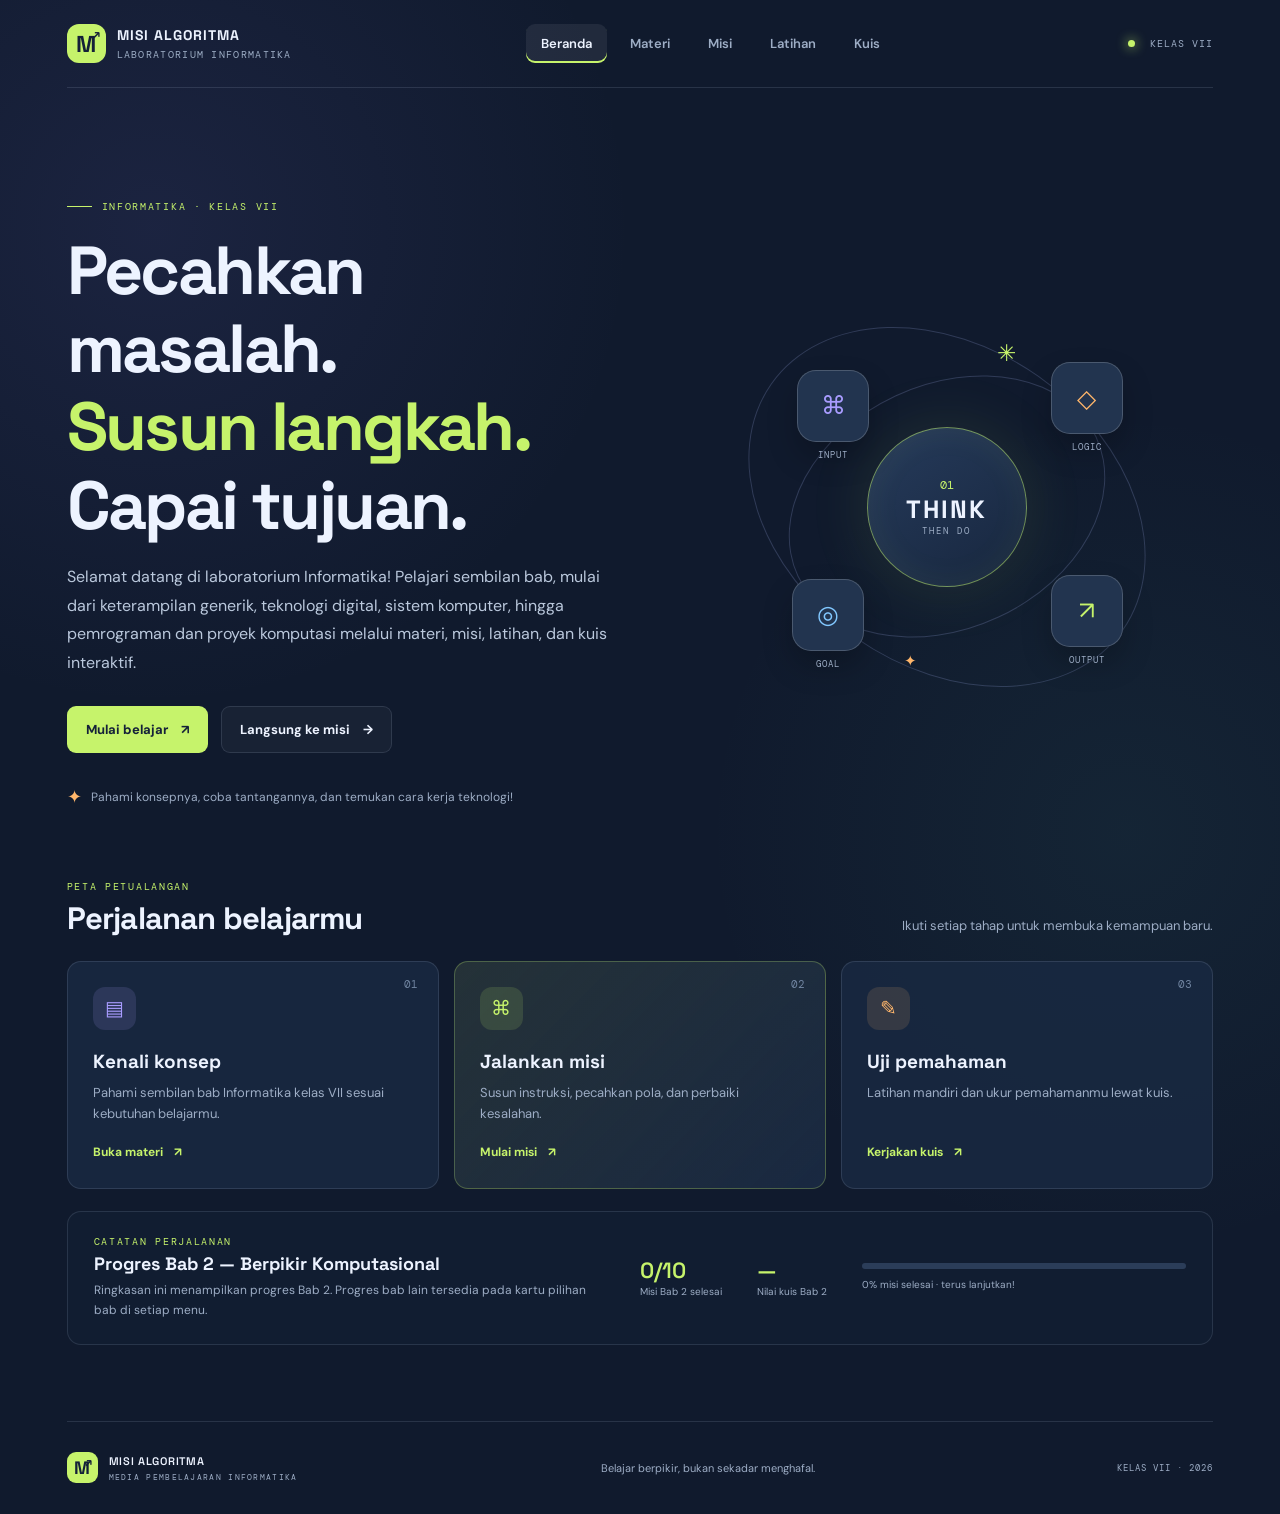
==== commit c2f85dce: "Penambahan Bab 1 - 9" ====
--- a/index.html
+++ b/index.html
@@ -3,17 +3,17 @@
 <head>
   <meta charset="utf-8">
   <meta name="viewport" content="width=device-width, initial-scale=1">
-  <meta name="description" content="Media pembelajaran interaktif Informatika kelas VII tentang berpikir komputasional, algoritma, dan pola.">
+  <meta name="description" content="Media pembelajaran interaktif Informatika kelas VII dengan materi, misi, latihan, dan kuis berdasarkan sembilan bab.">
   <meta name="theme-color" content="#101a2d">
-  <title>Misi Algoritma — Petualangan Belajar Informatika</title>
-  <link rel="stylesheet" href="css/style.css?v=10">
+  <title>Misi Algoritma — Petualangan Informatika Kelas VII</title>
+  <link rel="stylesheet" href="css/style.css?v=22">
 </head>
 <body>
   <div class="site-shell">
     <header class="topbar">
       <a class="brand" href="#beranda" aria-label="Misi Algoritma, beranda">
         <span class="brand-mark">M<span>↗</span></span>
-        <span class="brand-copy"><strong>MISI ALGORITMA</strong><small>LABORATORIUM BERPIKIR</small></span>
+        <span class="brand-copy"><strong>MISI ALGORITMA</strong><small>LABORATORIUM INFORMATIKA</small></span>
       </a>
       <button class="menu-toggle" id="menuToggle" aria-label="Buka menu" aria-expanded="false">☰</button>
       <nav class="main-nav" id="mainNav" aria-label="Navigasi utama">
@@ -33,12 +33,12 @@
           <div class="hero-copy">
             <div class="eyebrow"><span class="eyebrow-line"></span> INFORMATIKA · KELAS VII</div>
             <h1 id="homeTitle">Pecahkan masalah.<br><em>Susun langkah.</em><br>Capai tujuan.</h1>
-            <p class="hero-lead">Selamat datang di laboratorium berpikir! Di sini kamu akan belajar menyusun algoritma, menemukan pola, dan memilih langkah yang tepat melalui tantangan interaktif.</p>
+            <p class="hero-lead">Selamat datang di laboratorium Informatika! Pelajari sembilan bab, mulai dari keterampilan generik, teknologi digital, sistem komputer, hingga pemrograman dan proyek komputasi melalui materi, misi, latihan, dan kuis interaktif.</p>
             <div class="hero-actions">
               <button class="btn btn-primary" data-go="materi">Mulai belajar <span>↗</span></button>
               <button class="btn btn-ghost" data-go="misi">Langsung ke misi <span>→</span></button>
             </div>
-            <div class="hero-note"><span class="note-icon">✦</span> Tidak perlu menghafal kode. Yang penting, pikirkan urutannya!</div>
+            <div class="hero-note"><span class="note-icon">✦</span> Pahami konsepnya, coba tantangannya, dan temukan cara kerja teknologi!</div>
           </div>
           <div class="hero-art" aria-label="Ilustrasi jalur algoritma berupa simpul dan garis">
             <div class="art-orbit orbit-one"></div><div class="art-orbit orbit-two"></div>
@@ -56,15 +56,15 @@
           <p>Ikuti setiap tahap untuk membuka kemampuan baru.</p>
         </div>
         <div class="journey-grid">
-          <article class="journey-card"><div class="journey-number">01</div><div class="journey-icon icon-violet">▤</div><h3>Kenali konsep</h3><p>Pahami berpikir komputasional, algoritma, dan pola.</p><button class="text-link" data-go="materi">Buka materi <span>↗</span></button></article>
+          <article class="journey-card"><div class="journey-number">01</div><div class="journey-icon icon-violet">▤</div><h3>Kenali konsep</h3><p>Pahami sembilan bab Informatika kelas VII sesuai kebutuhan belajarmu.</p><button class="text-link" data-go="materi">Buka materi <span>↗</span></button></article>
           <article class="journey-card featured"><div class="journey-number">02</div><div class="journey-icon icon-lime">⌘</div><h3>Jalankan misi</h3><p>Susun instruksi, pecahkan pola, dan perbaiki kesalahan.</p><button class="text-link" data-go="misi">Mulai misi <span>↗</span></button></article>
           <article class="journey-card"><div class="journey-number">03</div><div class="journey-icon icon-orange">✎</div><h3>Uji pemahaman</h3><p>Latihan mandiri dan ukur pemahamanmu lewat kuis.</p><button class="text-link" data-go="kuis">Kerjakan kuis <span>↗</span></button></article>
         </div>
         <div class="progress-panel">
-          <div><div class="eyebrow">CATATAN PERJALANAN</div><h3>Progres belajarmu</h3><p>Progres tersimpan di browser yang sedang kamu gunakan.</p></div>
+          <div><div class="eyebrow">CATATAN PERJALANAN</div><h3>Progres Bab 2 — Berpikir Komputasional</h3><p>Ringkasan ini menampilkan progres Bab 2. Progres bab lain tersedia pada kartu pilihan bab di setiap menu.</p></div>
           <div class="progress-stats">
-            <div><strong id="progressMissions">0/6</strong><span>Misi selesai</span></div>
-            <div><strong id="progressQuiz">—</strong><span>Nilai kuis terakhir</span></div>
+            <div><strong id="progressMissions">0/10</strong><span>Misi Bab 2 selesai</span></div>
+            <div><strong id="progressQuiz">—</strong><span>Nilai kuis Bab 2</span></div>
             <div class="progress-track-wrap"><div class="progress-track"><span id="progressBar"></span></div><small id="progressText">Ayo mulai petualanganmu!</small></div>
           </div>
         </div>
@@ -76,11 +76,10 @@
           <div><div class="eyebrow">01 / BEKAL PETUALANGAN</div><h1 id="materiTitle">Kenali cara <em>berpikir.</em></h1><p>Berpikir komputasional membantu kita merumuskan masalah dan menyusun langkah penyelesaian yang dapat dijalankan.</p></div>
           <div class="heading-stamp">LEARN<br><b>01</b></div>
         </div>
-        <div class="concept-banner">
-          <div class="concept-mark">?</div>
-          <div><span class="mini-label">PERTANYAAN PEMANTIK</span><h2>Pernah mengikuti petunjuk untuk mencapai suatu tujuan?</h2><p>Contohnya mengikuti resep, petunjuk arah, atau aturan permainan. Semua itu membutuhkan langkah yang jelas dan berurutan.</p></div>
-        </div>
-        <div class="lesson-grid">
+        <div class="chapter-picker" data-chapter-picker="materi"></div>
+
+        <div class="bab2-content" id="legacy-bab2-materi">
+<div class="lesson-grid">
           <article class="lesson-card lesson-wide">
             <div class="lesson-top"><span class="lesson-index">A</span><span class="pill pill-violet">KONSEP UTAMA</span></div>
             <h2>Apa itu berpikir komputasional?</h2>
@@ -136,6 +135,8 @@
           <ol class="step-list"><li><span>01</span>Basahi tangan dengan air.</li><li><span>02</span>Gunakan sabun.</li><li><span>03</span>Gosok seluruh bagian tangan.</li><li><span>04</span>Bilas hingga bersih.</li><li><span>05</span>Keringkan tangan.</li></ol>
         </div>
         <div class="lesson-footer"><p>Sudah memahami bekalnya? Tekan tombol untuk membuka konfirmasi sebelum memulai Misi 1.</p><button class="btn btn-primary" id="completeLesson">Saya sudah memahami <span>✓</span></button></div>
+        </div>
+        <div class="chapter-dynamic-content" data-chapter-dynamic="materi" hidden></div>
       </section>
 
       <!-- MISI -->
@@ -144,7 +145,10 @@
           <div><div class="eyebrow">02 / ZONA TANTANGAN</div><h1 id="misiTitle">Saatnya <em>jalankan misi.</em></h1><p>Gunakan logika dan urutan langkah yang tepat. Setiap tantangan melatih cara berpikir yang berbeda.</p></div>
           <div class="heading-stamp">PLAY<br><b>02</b></div>
         </div>
-        <div class="mission-top-actions">
+        <div class="chapter-picker" data-chapter-picker="misi"></div>
+
+        <div class="bab2-content" id="legacy-bab2-misi">
+<div class="mission-top-actions">
           <span>Progres dan jawaban akan tersimpan otomatis. Gunakan reset untuk mengulang seluruh tantangan.</span>
           <button class="btn btn-small btn-reset" id="resetMissions" type="button">↻ Reset Misi</button>
         </div>
@@ -215,43 +219,57 @@
           </div>
         </article>
         <div class="mission-auto-next" id="missionAutoNext" hidden aria-live="polite"></div>
-        <div class="mission-completion"><span class="completion-icon">✦</span><div class="mission-completion-copy"><b>Delapan misi, delapan tantangan berpikir.</b><p>Selesaikan setiap tantangan untuk membuka misi berikutnya. Pop-up menuju Latihan muncul setelah seluruh misi berhasil diselesaikan.</p></div><strong id="missionDoneCount">0/8 SELESAI</strong></div>
+        <div id="bab2MissionExtras" class="bab2-extras"></div>
+        <div class="mission-completion"><span class="completion-icon">✦</span><div class="mission-completion-copy"><b>Sepuluh misi, sepuluh tantangan berpikir.</b><p>Selesaikan setiap tantangan untuk membuka misi berikutnya. Pop-up menuju Latihan muncul setelah seluruh misi berhasil diselesaikan.</p></div><strong id="missionDoneCount">0/10 SELESAI</strong></div>
+        </div>
+        <div class="chapter-dynamic-content" data-chapter-dynamic="misi" hidden></div>
       </section>
 
       <!-- LATIHAN -->
       <section class="page" id="page-latihan" aria-labelledby="latihanTitle">
         <div class="page-heading">
-          <div><div class="eyebrow">03 / RUANG LATIHAN</div><h1 id="latihanTitle">Asah logikamu <em>pelan-pelan.</em></h1><p>Selesaikan delapan latihan dengan situasi yang berbeda dari misi dan kuis. Baca persoalannya, pikirkan aturannya, lalu periksa jawabanmu.</p></div>
+          <div><div class="eyebrow">03 / RUANG LATIHAN</div><h1 id="latihanTitle">Asah logikamu <em>pelan-pelan.</em></h1><p>Selesaikan lima belas latihan dengan situasi yang berbeda dari misi dan kuis. Baca persoalannya, pikirkan aturannya, lalu periksa jawabanmu.</p></div>
           <div class="heading-stamp">PRACTICE<br><b>03</b></div>
         </div>
-        <div class="practice-progress-panel"><div><span class="mini-label">PROGRES LATIHAN</span><strong id="practiceDoneCount">0/8 LATIHAN SELESAI</strong></div><div class="progress-track"><span id="practiceDoneBar"></span></div><button class="btn btn-small btn-reset" id="resetPractice" type="button">↻ Reset Latihan</button></div>
+        <div class="chapter-picker" data-chapter-picker="latihan"></div>
+
+        <div class="bab2-content" id="legacy-bab2-latihan">
+<div class="practice-progress-panel"><div><span class="mini-label">PROGRES LATIHAN</span><strong id="practiceDoneCount">0/15 LATIHAN SELESAI</strong></div><div class="progress-track"><span id="practiceDoneBar"></span></div><button class="btn btn-small btn-reset" id="resetPractice" type="button">↻ Reset Latihan</button></div>
         <div class="practice-completion-notice" id="practiceCompletionNotice" hidden aria-live="polite"></div>
         <div class="practice-stack">
-          <article class="practice-card"><div class="practice-number">01</div><div class="practice-content"><span class="pill pill-violet">MENCARI POLA</span><h2>Prediksi jumlah stiker</h2><p>Raka menempelkan stiker dengan urutan jumlah berikut: <strong class="number-sequence">5 · 9 · 13 · 17 · ?</strong></p><div class="inline-answer"><input type="number" id="patternInput" placeholder="Jawabanmu" aria-label="Jawaban angka berikutnya"><button class="btn btn-small btn-primary" id="checkPattern">Periksa</button></div><div class="feedback" id="patternPracticeFeedback" aria-live="polite"></div></div></article>
-          <article class="practice-card"><div class="practice-number">02</div><div class="practice-content"><span class="pill pill-orange">URUTAN ALGORITMA</span><h2>Mengirim tugas digital</h2><p>Sebelum menekan tombol kirim, tindakan apa yang paling tepat dilakukan?</p><div class="choice-stack" id="bagChoices"><button data-choice="a">Memastikan berkas sudah terlampir dan dapat dibuka</button><button data-choice="b">Menutup halaman tugas</button><button data-choice="c">Mematikan perangkat</button></div><div class="feedback" id="bagFeedback" aria-live="polite"></div></div></article>
-          <article class="practice-card practice-card-visual"><div class="practice-number">03</div><div class="practice-content"><span class="pill pill-blue">EFEKTIF & EFISIEN</span><h2>Merapikan kartu anggota</h2><p>Petugas perpustakaan harus merapikan kartu anggota. Ada dua cara yang sama-sama menghasilkan kartu rapi. Amati perbandingan cara kerjanya, lalu pilih cara yang lebih efisien.</p><div class="sorting-visual" aria-label="Ilustrasi perbandingan dua cara merapikan kartu anggota"><div class="sorting-method sorting-method-a"><div class="sorting-method-head"><span class="sorting-tag">CARA A</span><strong>Periksa satu per satu</strong></div><div class="member-cards scattered-cards"><span>R</span><span>A</span><span>M</span><span>D</span><span>A</span><span>R</span><span>K</span><span>M</span><span>D</span></div><div class="sorting-time"><span>⏱</span><strong>18 menit</strong></div><small>Sering mengulang pemeriksaan kartu</small></div><div class="sorting-method sorting-method-b"><div class="sorting-method-head"><span class="sorting-tag">CARA B</span><strong>Kelompokkan huruf awal</strong></div><div class="member-groups"><div><b>A</b><span>A</span><span>A</span></div><div><b>D</b><span>D</span><span>D</span></div><div><b>M</b><span>M</span><span>M</span></div><div><b>R</b><span>R</span><span>R</span></div></div><div class="sorting-time"><span>⏱</span><strong>8 menit</strong></div><small>Kartu langsung dikelompokkan sesuai huruf</small></div></div><div class="question-prompt">Menurutmu, cara mana yang lebih efisien?</div><div class="choice-stack" id="routeChoices"><button data-choice="a">Cara A · 18 menit</button><button data-choice="b">Cara B · 8 menit</button></div><div class="feedback" id="routeFeedback" aria-live="polite"></div></div></article>
-          <article class="practice-card"><div class="practice-number">04</div><div class="practice-content"><span class="pill pill-violet">MENCARI POLA</span><h2>Lengkapi urutan angka</h2><p>Perhatikan pola berikut: <strong class="number-sequence">3 · 6 · 9 · 12 · ?</strong></p><div class="inline-answer"><input type="number" id="sequenceInput" placeholder="Jawabanmu" aria-label="Jawaban angka selanjutnya"><button class="btn btn-small btn-primary" id="checkSequence">Periksa</button></div><div class="feedback" id="sequenceFeedback" aria-live="polite"></div></div></article>
-          <article class="practice-card"><div class="practice-number">05</div><div class="practice-content"><span class="pill pill-orange">URUTAN ALGORITMA</span><h2>Membuat teh hangat</h2><p>Kamu ingin membuat teh hangat. Langkah mana yang paling tepat dilakukan terlebih dahulu?</p><div class="choice-stack" id="teaChoices"><button data-choice="a">Memanaskan air</button><button data-choice="b">Memasukkan es batu</button><button data-choice="c">Membuang kantong teh</button></div><div class="feedback" id="teaFeedback" aria-live="polite"></div></div></article>
+          <article class="practice-card mini-game-card mini-game-pattern"><div class="practice-number">01</div><div class="practice-content"><span class="pill pill-violet">🎮 MINI GAME 01 · PUZZLE POLA</span><h2>Prediksi jumlah stiker</h2><p>Raka menempelkan stiker dengan urutan jumlah berikut: <strong class="number-sequence">5 · 9 · 13 · 17 · ?</strong></p><div class="inline-answer"><input type="number" id="patternInput" placeholder="Jawabanmu" aria-label="Jawaban angka berikutnya"><button class="btn btn-small btn-primary" id="checkPattern">Periksa</button></div><div class="feedback" id="patternPracticeFeedback" aria-live="polite"></div></div></article>
+          <article class="practice-card mini-game-card mini-game-checkpoint"><div class="practice-number">02</div><div class="practice-content"><span class="pill pill-orange">🎮 MINI GAME 02 · CHECKPOINT</span><h2>Periksa paket tugas digital</h2><p>Sebelum menekan tombol kirim, tindakan apa yang paling tepat dilakukan?</p><div class="choice-stack" id="bagChoices"><button data-choice="a">Memastikan berkas sudah terlampir dan dapat dibuka</button><button data-choice="b">Menutup halaman tugas</button><button data-choice="c">Mematikan perangkat</button></div><div class="feedback" id="bagFeedback" aria-live="polite"></div></div></article>
+          <article class="practice-card practice-card-visual mini-game-card mini-game-sort"><div class="practice-number">03</div><div class="practice-content"><span class="pill pill-blue">🎮 MINI GAME 03 · SORTING CHALLENGE</span><h2>Merapikan kartu anggota</h2><p>Petugas perpustakaan harus merapikan kartu anggota. Ada dua cara yang sama-sama menghasilkan kartu rapi. Amati perbandingan cara kerjanya, lalu pilih cara yang lebih efisien.</p><div class="sorting-visual" aria-label="Ilustrasi perbandingan dua cara merapikan kartu anggota"><div class="sorting-method sorting-method-a"><div class="sorting-method-head"><span class="sorting-tag">CARA A</span><strong>Periksa satu per satu</strong></div><div class="member-cards scattered-cards"><span>R</span><span>A</span><span>M</span><span>D</span><span>A</span><span>R</span><span>K</span><span>M</span><span>D</span></div><div class="sorting-time"><span>⏱</span><strong>18 menit</strong></div><small>Sering mengulang pemeriksaan kartu</small></div><div class="sorting-method sorting-method-b"><div class="sorting-method-head"><span class="sorting-tag">CARA B</span><strong>Kelompokkan huruf awal</strong></div><div class="member-groups"><div><b>A</b><span>A</span><span>A</span></div><div><b>D</b><span>D</span><span>D</span></div><div><b>M</b><span>M</span><span>M</span></div><div><b>R</b><span>R</span><span>R</span></div></div><div class="sorting-time"><span>⏱</span><strong>8 menit</strong></div><small>Kartu langsung dikelompokkan sesuai huruf</small></div></div><div class="question-prompt">Menurutmu, cara mana yang lebih efisien?</div><div class="choice-stack" id="routeChoices"><button data-choice="a">Cara A · 18 menit</button><button data-choice="b">Cara B · 8 menit</button></div><div class="feedback" id="routeFeedback" aria-live="polite"></div></div></article>
+          <article class="practice-card mini-game-card mini-game-sequence"><div class="practice-number">04</div><div class="practice-content"><span class="pill pill-violet">🎮 MINI GAME 04 · PATTERN RUNNER</span><h2>Lengkapi urutan angka</h2><p>Perhatikan pola berikut: <strong class="number-sequence">3 · 6 · 9 · 12 · ?</strong></p><div class="inline-answer"><input type="number" id="sequenceInput" placeholder="Jawabanmu" aria-label="Jawaban angka selanjutnya"><button class="btn btn-small btn-primary" id="checkSequence">Periksa</button></div><div class="feedback" id="sequenceFeedback" aria-live="polite"></div></div></article>
+          <article class="practice-card mini-game-card mini-game-recipe"><div class="practice-number">05</div><div class="practice-content"><span class="pill pill-orange">🎮 MINI GAME 05 · RECIPE QUEST</span><h2>Membuat teh hangat</h2><p>Kamu ingin membuat teh hangat. Langkah mana yang paling tepat dilakukan terlebih dahulu?</p><div class="choice-stack" id="teaChoices"><button data-choice="a">Memanaskan air</button><button data-choice="b">Memasukkan es batu</button><button data-choice="c">Membuang kantong teh</button></div><div class="feedback" id="teaFeedback" aria-live="polite"></div></div></article>
           <article class="practice-card"><div class="practice-number">06</div><div class="practice-content"><span class="pill pill-violet">MEMBACA DATA</span><h2>Memilih penyajian informasi</h2><p>OSIS mencatat jumlah pengunjung perpustakaan selama lima hari. Bentuk penyajian apa yang paling mudah dipakai untuk membandingkan jumlah pengunjung tiap hari?</p><div class="choice-stack" id="binaryChoices"><button data-choice="a">Grafik batang</button><button data-choice="b">Satu paragraf cerita</button><button data-choice="c">Daftar nama pengunjung tanpa angka</button></div><div class="feedback" id="binaryFeedback" aria-live="polite"></div></div></article>
           <article class="practice-card"><div class="practice-number">07</div><div class="practice-content"><span class="pill pill-blue">STRUKTUR DATA</span><h2>Daftar yang terurut</h2><p>Contoh manakah yang menunjukkan daftar dengan aturan urutan yang jelas?</p><div class="choice-stack" id="listChoices"><button data-choice="a">Daftar nama siswa berdasarkan alfabet</button><button data-choice="b">Daftar belanja yang dibeli secara acak</button><button data-choice="c">Kumpulan benda di atas meja tanpa aturan</button></div><div class="feedback" id="listFeedback" aria-live="polite"></div></div></article>
           <article class="practice-card"><div class="practice-number">08</div><div class="practice-content"><span class="pill pill-orange">ABSTRAKSI</span><h2>Menyederhanakan denah</h2><p>Kamu membuat denah sederhana untuk menunjukkan jalan dari gerbang ke ruang kelas. Informasi mana yang paling penting dipertahankan?</p><div class="choice-stack" id="bucketPracticeChoices"><button data-choice="a">Warna cat setiap dinding</button><button data-choice="b">Letak gerbang, koridor, dan ruang kelas</button><button data-choice="c">Jenis hiasan di setiap pintu</button><button data-choice="d">Nama merek meja di kelas</button></div><div class="feedback" id="bucketPracticeFeedback" aria-live="polite"></div></div></article>
         </div>
+        <div id="bab2PracticeExtras" class="bab2-extras"></div>
+        </div>
+        <div class="chapter-dynamic-content" data-chapter-dynamic="latihan" hidden></div>
       </section>
 
       <!-- KUIS -->
       <section class="page" id="page-kuis" aria-labelledby="kuisTitle">
         <div class="page-heading">
-          <div><div class="eyebrow">04 / UJI PEMAHAMAN</div><h1 id="kuisTitle">Seberapa siap <em>kamu?</em></h1><p>Jawab 15 pertanyaan baru dengan situasi berbeda untuk menguji pemahamanmu tentang berpikir komputasional.</p></div>
+          <div><div class="eyebrow">04 / UJI PEMAHAMAN</div><h1 id="kuisTitle">Seberapa siap <em>kamu?</em></h1><p>Jawab 20 pertanyaan baru dengan situasi berbeda untuk menguji pemahamanmu tentang berpikir komputasional.</p></div>
           <div class="heading-stamp">QUIZ<br><b>04</b></div>
         </div>
-        <div class="quiz-shell" id="quizShell">
-          <div class="quiz-topline"><span class="pill pill-lime">KUIS AKHIR</span><span id="quizQuestionCount">PERTANYAAN 01 / 15</span></div>
+        <div class="chapter-picker" data-chapter-picker="kuis"></div>
+
+        <div class="bab2-content" id="legacy-bab2-kuis">
+<div class="quiz-shell" id="quizShell">
+          <div class="quiz-topline"><span class="pill pill-lime">KUIS AKHIR</span><span id="quizQuestionCount">PERTANYAAN 01 / 20</span></div>
           <div class="quiz-progress"><span id="quizProgressBar"></span></div>
           <div id="quizQuestionArea"></div>
           <div class="quiz-footer"><button class="btn btn-ghost" id="quizPrev" disabled>← Sebelumnya</button><button class="btn btn-primary" id="quizNext">Berikutnya →</button></div>
         </div>
         <div class="quiz-result" id="quizResult" hidden></div>
         <div class="quiz-reminder"><span>✦</span><p>Ingat: kesalahan adalah kesempatan untuk memperbaiki langkah. Baca pembahasan setiap jawaban agar semakin paham.</p></div>
+        </div>
+        <div class="chapter-dynamic-content" data-chapter-dynamic="kuis" hidden></div>
       </section>
     </main>
 
@@ -266,8 +284,14 @@
       <div class="transition-actions"><button class="btn btn-ghost" id="transitionLater">Nanti saja</button><button class="btn btn-primary" id="transitionContinue">Lanjutkan →</button></div>
     </section>
   </div>
-  <script src="js/main.js?v=10" defer></script>
-  <script src="js/game.js?v=10" defer></script>
-  <script src="js/kuis.js?v=10" defer></script>
+  <script src="js/main.js?v=22" defer></script>
+  <script src="js/game.js?v=22" defer></script>
+  <script src="js/kuis.js?v=22" defer></script>
+  <script src="js/chapters.js?v=22" defer></script>
+  <script src="js/chapter-expansion.js?v=22" defer></script>
+  <script src="js/quiz-fourth-options.js?v=22" defer></script>
+  <script src="js/practice-games.js?v=22" defer></script>
+  <script src="js/mission-games.js?v=22" defer></script>
+  <script src="js/bab2-extras.js?v=22" defer></script>
 </body>
 </html>
--- a/css/style.css
+++ b/css/style.css
@@ -341,3 +341,1017 @@
   .mission-top-actions .btn-reset{width:100%}
   .practice-completion-notice{padding:13px;gap:10px}
 }
+
+/* V12 — navigasi pembelajaran per bab dengan konten diperluas. */
+.chapter-picker{margin:0 0 26px;padding:18px;border:1px solid var(--line);border-radius:15px;background:linear-gradient(135deg,rgba(27,43,68,.92),rgba(18,31,51,.76));}
+.chapter-picker-head{display:flex;align-items:center;justify-content:space-between;gap:16px;margin-bottom:13px}
+.chapter-picker-head p{margin:5px 0 0;color:var(--muted);font-size:12px}
+.chapter-count{flex-shrink:0;padding:6px 10px;border:1px solid rgba(198,243,107,.28);border-radius:20px;color:var(--lime);font:10px var(--mono);letter-spacing:1px}
+.chapter-picker-grid{display:grid;grid-template-columns:repeat(3,minmax(0,1fr));gap:9px}
+.chapter-pick{display:flex;min-width:0;min-height:92px;flex-direction:column;align-items:flex-start;justify-content:space-between;gap:7px;padding:12px 13px;border:1px solid var(--line);border-radius:11px;background:rgba(7,17,31,.27);color:var(--text);text-align:left;transition:background .2s,border-color .2s,transform .2s}
+.chapter-pick:hover{transform:translateY(-2px);border-color:rgba(198,243,107,.45)}
+.chapter-pick.active{border-color:rgba(198,243,107,.7);background:linear-gradient(135deg,rgba(198,243,107,.12),rgba(198,243,107,.035));box-shadow:inset 0 0 0 1px rgba(198,243,107,.1)}
+.chapter-pick-no{font:9px var(--mono);letter-spacing:1px;color:var(--lime)}
+.chapter-pick strong{font:600 12px/1.35 var(--display);overflow-wrap:anywhere}
+.chapter-pick small{color:var(--muted);font:9px var(--mono);letter-spacing:.35px}
+.chapter-module{display:grid;gap:17px;animation:fadeIn .25s ease}
+.chapter-module-intro{padding:24px 27px;border:1px solid rgba(169,156,255,.2);border-radius:15px;background:linear-gradient(110deg,rgba(108,95,180,.16),rgba(26,42,67,.8))}
+.chapter-module-intro h2{margin:10px 0 8px}
+.chapter-module-intro p{max-width:850px;margin:0;color:var(--muted);font-size:13px;line-height:1.8}
+.chapter-topic-grid{display:grid;grid-template-columns:repeat(2,minmax(0,1fr));gap:13px}
+.chapter-topic-card{display:grid;grid-template-columns:39px minmax(0,1fr);gap:14px;padding:21px;border:1px solid var(--line);border-radius:13px;background:rgba(26,42,67,.72)}
+.chapter-topic-index{width:36px;height:36px;display:grid;place-items:center;border:1px solid rgba(198,243,107,.3);border-radius:10px;color:var(--lime);font:12px var(--mono)}
+.chapter-topic-copy{min-width:0}
+.chapter-topic-copy h3{margin:7px 0 9px;font-size:19px}
+.chapter-topic-copy>p{margin:0;color:#bdcbe0;font-size:12px;line-height:1.8}
+.chapter-example{display:grid;gap:4px;margin-top:15px;padding:11px 12px;border-left:2px solid var(--blue);border-radius:0 8px 8px 0;background:rgba(130,200,255,.065)}
+.chapter-example b{font:9px var(--mono);letter-spacing:1px;color:var(--blue)}
+.chapter-example span{font-size:11px;line-height:1.65;color:#c8d6e8}
+.chapter-summary{display:flex;align-items:center;justify-content:space-between;gap:18px;padding:19px 22px;border:1px solid rgba(198,243,107,.18);border-radius:13px;background:rgba(198,243,107,.045)}
+.chapter-summary h3{margin:7px 0;font-size:18px}
+.chapter-summary p{margin:0;color:var(--muted);font-size:12px;line-height:1.7}
+.chapter-summary-icon{flex-shrink:0;width:47px;height:47px;display:grid;place-items:center;border-radius:14px;background:rgba(198,243,107,.1);color:var(--lime);font-size:24px}
+.chapter-module-actions{display:flex;align-items:center;justify-content:space-between;gap:18px;padding:17px 20px;border:1px solid var(--line);border-radius:12px;background:rgba(255,255,255,.025)}
+.chapter-module-actions>span{font-size:12px;color:var(--muted)}
+.chapter-module-actions .btn{flex-shrink:0}
+.chapter-progress-bar{display:grid;grid-template-columns:1fr auto;gap:10px 18px;align-items:center;padding:15px 17px;border:1px solid var(--line);border-radius:12px;background:rgba(18,31,51,.72)}
+.chapter-progress-bar>div:first-child{display:flex;align-items:center;gap:12px;flex-wrap:wrap}
+.chapter-progress-bar strong{font:10px var(--mono);letter-spacing:.7px;color:var(--lime)}
+.chapter-progress-bar>div:first-child span{font-size:11px;color:var(--muted)}
+.chapter-progress-bar>.progress-track{grid-column:1/-1;width:100%}
+.chapter-progress-bar>.progress-track span{display:block;height:100%;border-radius:inherit;background:var(--lime);transition:width .3s}
+.chapter-progress-bar .btn-reset{grid-column:2;grid-row:1}
+.chapter-task-grid{display:grid;grid-template-columns:repeat(2,minmax(0,1fr));gap:14px;align-items:start}
+.chapter-task-card,.chapter-quiz-card{min-width:0;padding:21px;border:1px solid var(--line);border-radius:14px;background:rgba(26,42,67,.76)}
+.chapter-task-card.is-complete{border-color:rgba(120,213,167,.32)}
+.chapter-task-top{display:flex;align-items:center;justify-content:space-between;gap:10px;margin-bottom:13px}
+.chapter-task-no{font:9px var(--mono);letter-spacing:1px;color:var(--lime)}
+.chapter-task-status{font:8px var(--mono);letter-spacing:.65px;color:var(--muted)}
+.chapter-task-card.is-complete .chapter-task-status{color:var(--green)}
+.chapter-task-card h3,.chapter-quiz-card h3{font-size:19px;margin:0 0 9px}
+.chapter-task-story{min-height:45px;margin:0 0 14px;color:var(--muted);font-size:12px;line-height:1.7}
+.chapter-challenge{padding:15px;border:1px solid rgba(130,200,255,.17);border-radius:10px;background:rgba(8,19,35,.22)}
+.chapter-challenge h4{font:600 13px/1.6 var(--font);margin:8px 0 12px;color:#edf3ff}
+.chapter-choice-list{display:grid;gap:8px}
+.chapter-choice-list button{display:flex;width:100%;min-width:0;align-items:center;gap:10px;padding:10px 11px;border:1px solid var(--line);border-radius:9px;background:rgba(255,255,255,.025);color:#dce6f5;text-align:left;font-size:11px;line-height:1.5;transition:border-color .18s,background .18s}
+.chapter-choice-list button:hover:not(:disabled){border-color:rgba(198,243,107,.55);background:rgba(198,243,107,.045)}
+.chapter-option-letter{display:grid;place-items:center;flex:0 0 25px;width:25px;height:25px;border:1px solid var(--line);border-radius:7px;color:var(--muted);font:10px var(--mono)}
+.chapter-choice-list button.is-wrong{border-color:var(--danger);background:rgba(255,141,141,.12);color:#ffe0e0;animation:answerNudge .22s ease}
+.chapter-choice-list button.is-wrong .chapter-option-letter{border-color:var(--danger);color:#ffd0d0}
+.chapter-choice-list button.is-correct{border-color:var(--green);background:rgba(120,213,167,.14);color:#ddffec}
+.chapter-choice-list button.is-correct .chapter-option-letter{border-color:var(--green);background:rgba(120,213,167,.16);color:#ddffec}
+.chapter-choice-list button:disabled{cursor:not-allowed;opacity:1}
+.chapter-feedback{min-height:0;margin-top:10px;color:var(--muted);font-size:11px;line-height:1.7}
+.chapter-feedback:empty{display:none}
+.chapter-feedback.success{padding:10px 11px;border-left:2px solid var(--green);border-radius:0 7px 7px 0;background:rgba(120,213,167,.07);color:#c8f4dc}
+.chapter-feedback.error{padding:9px 11px;border-left:2px solid var(--danger);border-radius:0 7px 7px 0;background:rgba(255,141,141,.06);color:#ffd0d0}
+.chapter-finish{display:none;align-items:center;gap:13px;padding:18px 20px;border:1px solid rgba(120,213,167,.32);border-radius:13px;background:rgba(120,213,167,.07)}
+.chapter-finish.visible{display:flex;animation:fadeIn .25s ease}
+.chapter-finish-icon{font-size:24px;color:var(--green)}
+.chapter-finish>div{flex:1;min-width:0}
+.chapter-finish strong{font:600 14px var(--display);color:#dcffeb}
+.chapter-finish p{margin:4px 0 0;color:var(--muted);font-size:11px;line-height:1.6}
+.chapter-finish .btn{flex-shrink:0}
+.chapter-countdown{color:var(--lime);font:10px var(--mono)}
+.chapter-quiz-progress{display:flex;justify-content:space-between;gap:10px;padding:12px 16px;border:1px solid var(--line);border-radius:10px;color:var(--muted);font:10px var(--mono)}
+.chapter-quiz-list{display:grid;grid-template-columns:repeat(2,minmax(0,1fr));gap:13px;align-items:start}
+.chapter-quiz-card{display:flex;flex-direction:column;gap:4px}
+.chapter-quiz-card .chapter-task-status{white-space:nowrap}
+.chapter-quiz-card .chapter-choice-list{margin-top:7px}
+.chapter-quiz-card .chapter-choice-list button.selected:not(.is-correct):not(.is-wrong){border-color:var(--lime);background:rgba(198,243,107,.09)}
+.chapter-quiz-card .chapter-feedback{margin-top:auto}
+.chapter-quiz-submit{display:flex;align-items:center;justify-content:space-between;gap:15px;padding:16px 19px;border:1px solid var(--line);border-radius:12px;background:rgba(255,255,255,.025)}
+.chapter-quiz-submit span{font-size:12px;color:var(--muted)}
+.chapter-quiz-result{display:grid;justify-items:center;gap:10px;padding:24px;border:1px solid rgba(198,243,107,.25);border-radius:14px;background:rgba(198,243,107,.05);text-align:center}
+.chapter-quiz-result>strong{font:600 54px var(--display);color:var(--lime);line-height:1.1}
+.chapter-quiz-result p{margin:0;color:var(--muted);font-size:12px}
+.chapter-quiz-warning{margin:0;color:#ffd0a0;font-size:11px}
+@media(max-width:850px){.chapter-picker-grid{grid-template-columns:repeat(3,minmax(0,1fr))}.chapter-topic-grid,.chapter-task-grid,.chapter-quiz-list{grid-template-columns:1fr 1fr}}
+@media(max-width:700px){
+  .chapter-picker{padding:13px;margin-bottom:19px}
+  .chapter-picker-head{align-items:flex-start}
+  .chapter-picker-head p{font-size:10px;line-height:1.55}
+  .chapter-picker-grid{grid-template-columns:repeat(2,minmax(0,1fr));gap:7px}
+  .chapter-pick{min-height:83px;padding:10px}
+  .chapter-pick strong{font-size:11px}
+  .chapter-module{gap:12px}
+  .chapter-module-intro{padding:19px 17px}
+  .chapter-module-intro h2{font-size:22px}
+  .chapter-module-intro p{font-size:11px}
+  .chapter-topic-grid,.chapter-task-grid,.chapter-quiz-list{grid-template-columns:minmax(0,1fr)}
+  .chapter-topic-card{padding:16px;grid-template-columns:32px minmax(0,1fr);gap:11px}
+  .chapter-topic-index{width:31px;height:31px;font-size:10px}
+  .chapter-topic-copy h3{font-size:17px}
+  .chapter-topic-copy>p{font-size:11px}
+  .chapter-summary{padding:15px;align-items:flex-start}
+  .chapter-module-actions{align-items:stretch;flex-direction:column;padding:14px}
+  .chapter-module-actions .btn{width:100%}
+  .chapter-progress-bar{grid-template-columns:minmax(0,1fr);gap:10px;padding:13px}
+  .chapter-progress-bar>.progress-track{grid-column:auto}
+  .chapter-progress-bar .btn-reset{grid-column:auto;grid-row:auto;width:100%}
+  .chapter-task-card,.chapter-quiz-card{padding:16px}
+  .chapter-task-card h3,.chapter-quiz-card h3{font-size:17px}
+  .chapter-task-story{min-height:0}
+  .chapter-challenge{padding:12px}
+  .chapter-choice-list button{min-height:45px;padding:10px;font-size:11px}
+  .chapter-finish.visible{align-items:flex-start;flex-wrap:wrap;padding:14px}
+  .chapter-finish>div{flex:1 1 calc(100% - 42px)}
+  .chapter-finish .btn{width:100%}
+  .chapter-quiz-progress,.chapter-quiz-submit{align-items:flex-start;flex-direction:column}
+  .chapter-quiz-submit .btn{width:100%}
+}
+.chapter-source-note{margin:-4px 0 0;color:#8295b1;font-size:10px;line-height:1.6}
+
+/* Bab 2: ruang untuk dua misi dan tujuh latihan tambahan. */
+.bab2-extras{margin-top:16px;min-width:0}
+.bab2-extra-tabs{margin-top:0;margin-bottom:14px}
+.bab2-extra-heading{margin:24px 0 14px}
+.bab2-extra-practice-stack{margin-top:10px}
+.bab2-extra-practice-card{min-width:0}
+@media(max-width:620px){.bab2-extras{margin-top:12px}.bab2-extra-heading{align-items:flex-start;flex-direction:column;gap:8px}}
+
+/* V13 — satu pola visual untuk semua bab: cover, progres, ruang aktivitas, dan checkpoint. */
+.chapter-picker{
+  position:relative;overflow:hidden;padding:20px;margin-bottom:28px;
+  border-color:rgba(139,164,198,.2);
+  background:linear-gradient(135deg,rgba(31,49,76,.96),rgba(17,30,50,.94));
+  box-shadow:0 18px 42px rgba(0,0,0,.12),inset 0 1px rgba(255,255,255,.035)
+}
+.chapter-picker:before{content:"";position:absolute;width:230px;height:230px;right:-84px;top:-132px;border:1px solid rgba(198,243,107,.11);border-radius:50%;box-shadow:0 0 0 22px rgba(198,243,107,.025),0 0 0 46px rgba(198,243,107,.018);pointer-events:none}
+.chapter-picker-head,.chapter-picker-grid{position:relative;z-index:1}
+.chapter-picker-head{align-items:center;margin-bottom:16px}
+.chapter-picker-head .mini-label{font-size:10px}
+.chapter-picker-head p{font-size:12px;max-width:520px}
+.chapter-count{background:rgba(198,243,107,.07);font-size:10px}
+.chapter-picker-grid{gap:10px}
+.chapter-pick{
+  position:relative;isolation:isolate;min-height:104px;padding:13px 14px 12px;gap:8px;
+  overflow:hidden;border-color:rgba(146,166,197,.16);border-radius:13px;
+  background:linear-gradient(145deg,rgba(37,56,83,.76),rgba(17,29,47,.72));
+  box-shadow:inset 0 1px rgba(255,255,255,.025);transition:transform .22s,border-color .22s,background .22s,box-shadow .22s
+}
+.chapter-pick:before{content:"";position:absolute;z-index:-1;width:74px;height:74px;right:-28px;bottom:-34px;border-radius:50%;background:rgba(169,156,255,.06);transition:transform .22s}
+.chapter-pick:hover:before{transform:scale(1.65)}
+.chapter-pick:hover{transform:translateY(-3px);border-color:rgba(198,243,107,.48);box-shadow:0 12px 22px rgba(0,0,0,.16)}
+.chapter-pick.active{border-color:rgba(198,243,107,.78);background:linear-gradient(145deg,rgba(104,126,76,.22),rgba(29,47,63,.94));box-shadow:inset 0 0 0 1px rgba(198,243,107,.13),0 8px 22px rgba(0,0,0,.13)}
+.chapter-pick.active:after{content:"DIPILIH";position:absolute;right:10px;top:10px;padding:3px 6px;border:1px solid rgba(198,243,107,.28);border-radius:20px;background:rgba(198,243,107,.08);color:var(--lime);font:8px var(--mono);letter-spacing:.5px}
+.chapter-pick-no{display:inline-flex;align-items:center;gap:6px;font-size:9px}
+.chapter-pick strong{max-width:92%;font-size:13px;line-height:1.35}
+.chapter-pick small{display:inline-flex;align-items:center;gap:5px;padding:3px 7px;border-radius:20px;background:rgba(255,255,255,.045);font-size:9px;letter-spacing:.25px}
+.chapter-pick.active small{color:#d8f5a3;background:rgba(198,243,107,.09)}
+
+.chapter-module{gap:20px}
+.chapter-cover{
+  --chapter-accent:198,243,107;position:relative;display:grid;grid-template-columns:minmax(0,1fr) 174px;align-items:center;gap:24px;
+  min-height:210px;padding:27px 31px;overflow:hidden;border:1px solid rgba(var(--chapter-accent),.24);border-radius:19px;
+  background:radial-gradient(circle at 82% 48%,rgba(var(--chapter-accent),.13),transparent 25%),linear-gradient(120deg,rgba(30,48,73,.98),rgba(17,29,48,.98));
+  box-shadow:0 18px 42px rgba(0,0,0,.15),inset 0 1px rgba(255,255,255,.045)
+}
+.chapter-cover:after{content:"";position:absolute;inset:0;z-index:0;opacity:.2;pointer-events:none;background-image:linear-gradient(rgba(255,255,255,.045) 1px,transparent 1px),linear-gradient(90deg,rgba(255,255,255,.045) 1px,transparent 1px);background-size:28px 28px;mask-image:linear-gradient(90deg,black,transparent 82%)}
+.chapter-cover-copy,.chapter-cover-art{position:relative;z-index:1}
+.chapter-cover-copy{max-width:840px;min-width:0}
+.chapter-cover-eyebrow{display:flex;align-items:center;gap:9px;color:rgb(var(--chapter-accent));font:10px var(--mono);letter-spacing:1.15px;text-transform:uppercase}
+.chapter-cover-eyebrow i{display:grid;place-items:center;width:25px;height:25px;border:1px solid rgba(var(--chapter-accent),.24);border-radius:8px;background:rgba(var(--chapter-accent),.09);font-size:13px;font-style:normal}
+.chapter-cover h2{margin:13px 0 9px;font-size:clamp(25px,3vw,35px);line-height:1.12;letter-spacing:-1px}
+.chapter-cover p{max-width:760px;margin:0;color:#bac9dd;font-size:12px;line-height:1.8}
+.chapter-cover-tags{display:flex;flex-wrap:wrap;gap:7px;margin-top:17px}
+.chapter-cover-tags span{padding:5px 8px;border:1px solid rgba(255,255,255,.09);border-radius:20px;background:rgba(255,255,255,.035);color:#c4d0e1;font:8px var(--mono);letter-spacing:.6px}
+.chapter-cover-tags span:first-child{border-color:rgba(var(--chapter-accent),.25);color:rgb(var(--chapter-accent));background:rgba(var(--chapter-accent),.07)}
+.chapter-cover-art{width:150px;height:150px;justify-self:center;display:flex;flex-direction:column;align-items:center;justify-content:center;border:1px solid rgba(var(--chapter-accent),.34);border-radius:38px;background:linear-gradient(145deg,rgba(var(--chapter-accent),.14),rgba(255,255,255,.025));box-shadow:0 0 42px rgba(var(--chapter-accent),.075),inset 0 0 28px rgba(var(--chapter-accent),.05);transform:rotate(5deg)}
+.chapter-cover-art small{color:#9eb0c8;font:9px var(--mono);letter-spacing:2px}
+.chapter-cover-art strong{color:rgb(var(--chapter-accent));font:700 54px/.98 var(--display);letter-spacing:-3px}
+.chapter-cover-art em{position:absolute;right:14px;top:12px;color:rgb(var(--chapter-accent));font-size:19px;font-style:normal}
+.chapter-cover-orbit{position:absolute;width:185px;height:75px;border:1px solid rgba(var(--chapter-accent),.17);border-radius:50%;transform:rotate(-35deg);pointer-events:none}
+.chapter-cover-orbit.orbit-b{width:205px;height:96px;transform:rotate(52deg);border-color:rgba(var(--chapter-accent),.1)}
+.chapter-cover-materi{--chapter-accent:169,156,255}
+.chapter-cover-misi{--chapter-accent:198,243,107}
+.chapter-cover-latihan{--chapter-accent:255,182,107}
+.chapter-cover-kuis{--chapter-accent:130,200,255}
+
+.chapter-section-heading{display:flex;align-items:end;justify-content:space-between;gap:12px;margin:3px 0 -4px}
+.chapter-section-heading h3{margin:5px 0 0;font-size:21px}
+.chapter-section-count{flex-shrink:0;padding:6px 9px;border:1px solid var(--line);border-radius:20px;color:#aebed3;background:rgba(255,255,255,.025);font:9px var(--mono);letter-spacing:.7px}
+.chapter-topic-grid{grid-template-columns:repeat(2,minmax(0,1fr));gap:14px}
+.chapter-topic-card{position:relative;isolation:isolate;overflow:hidden;min-height:190px;grid-template-columns:45px minmax(0,1fr);padding:21px;background:linear-gradient(145deg,rgba(35,54,80,.94),rgba(21,36,58,.92));transition:transform .2s,border-color .2s,box-shadow .2s}
+.chapter-topic-card:before{content:"";position:absolute;z-index:-1;top:0;left:0;width:3px;height:100%;background:linear-gradient(var(--violet),transparent);opacity:.72}
+.chapter-topic-card:hover{transform:translateY(-3px);border-color:rgba(169,156,255,.35);box-shadow:0 14px 28px rgba(0,0,0,.14)}
+.chapter-topic-index{position:relative;width:40px;height:48px;display:flex;flex-direction:column;align-items:center;justify-content:center;gap:1px;border-radius:11px;background:rgba(169,156,255,.085);border-color:rgba(169,156,255,.22)}
+.chapter-topic-index span{font:10px var(--mono);color:var(--violet)}
+.chapter-topic-index i{font-size:14px;font-style:normal;color:#d9d2ff}
+.chapter-topic-copy h3{font-size:18px;line-height:1.25}
+.chapter-topic-copy>p{font-size:12px;line-height:1.8}
+.chapter-example{margin-top:14px;padding:12px 13px;border:1px solid rgba(130,200,255,.12);border-left:2px solid var(--blue);border-radius:0 9px 9px 0;background:rgba(130,200,255,.055)}
+.chapter-example b{font-size:8px;letter-spacing:1px}
+.chapter-example span{font-size:11px;line-height:1.7}
+.chapter-topic-glow{position:absolute;right:-42px;bottom:-55px;width:110px;height:110px;border:1px solid rgba(169,156,255,.08);border-radius:50%;box-shadow:0 0 0 18px rgba(169,156,255,.025),0 0 0 38px rgba(169,156,255,.018);pointer-events:none}
+.chapter-summary{position:relative;overflow:hidden;padding:22px 24px;border-color:rgba(198,243,107,.2);background:linear-gradient(105deg,rgba(88,111,62,.12),rgba(26,43,66,.8))}
+.chapter-summary:after{content:"✦";position:absolute;right:78px;top:-21px;font-size:100px;line-height:1;color:rgba(198,243,107,.045);transform:rotate(15deg)}
+.chapter-summary h3{font-size:20px}
+.chapter-summary p{max-width:820px;font-size:12px;line-height:1.8}
+.chapter-module-actions{border-radius:14px;background:rgba(255,255,255,.035)}
+.chapter-module-actions>span{line-height:1.7}
+
+.chapter-progress-rich{display:grid;grid-template-columns:1fr;gap:12px;padding:16px 18px;border-radius:14px;background:linear-gradient(100deg,rgba(31,50,77,.86),rgba(18,31,51,.86))}
+.chapter-progress-top{display:flex;align-items:center;gap:14px;flex-wrap:wrap}
+.chapter-progress-top>div{display:grid;gap:3px;flex:1;min-width:180px}
+.chapter-progress-top .mini-label{font-size:8px}
+.chapter-progress-rich .chapter-progress-top strong{font-size:11px;letter-spacing:.7px}
+.chapter-progress-percent{font:600 17px var(--display);color:var(--lime)}
+.chapter-progress-rich .progress-track{grid-column:auto;width:100%;height:7px;background:rgba(255,255,255,.08)}
+.chapter-progress-rich .progress-track span{background:linear-gradient(90deg,#9ed65a,#d8ff8d);box-shadow:0 0 14px rgba(198,243,107,.28)}
+.chapter-progress-top .btn-reset{margin-left:auto}
+.chapter-stepper-wrap{padding:17px 18px;border:1px solid var(--line);border-radius:14px;background:rgba(23,38,61,.72)}
+.chapter-stepper-heading{display:flex;align-items:center;justify-content:space-between;gap:10px;margin-bottom:12px}
+.chapter-stepper-heading>div{display:grid;gap:3px}
+.chapter-stepper-heading strong{font:600 13px var(--display);color:#e5eefb}
+.chapter-stepper-heading small{font:9px var(--mono);color:var(--muted)}
+.chapter-stepper{display:grid;grid-template-columns:repeat(10,minmax(0,1fr));gap:8px}
+.chapter-step{min-width:0;min-height:41px;display:grid;place-items:center;border:1px solid rgba(147,168,200,.2);border-radius:9px;background:rgba(255,255,255,.025);color:#aebed3;transition:transform .18s,border-color .18s,background .18s}
+.chapter-step span{font:600 10px var(--mono)}
+.chapter-step:hover:not(:disabled){transform:translateY(-2px);border-color:rgba(198,243,107,.55)}
+.chapter-step.active{border-color:rgba(198,243,107,.72);background:rgba(198,243,107,.13);color:var(--lime);box-shadow:0 0 0 2px rgba(198,243,107,.07)}
+.chapter-step.done{border-color:rgba(120,213,167,.35);background:rgba(120,213,167,.1);color:#8de2b4}
+.chapter-step.locked{opacity:.3;cursor:not-allowed}
+.chapter-mission-stage{display:grid;gap:12px}
+.chapter-active-task{padding:24px;border-color:rgba(198,243,107,.24);background:radial-gradient(circle at 94% 0,rgba(198,243,107,.08),transparent 26%),linear-gradient(145deg,rgba(33,53,78,.97),rgba(19,34,54,.96));box-shadow:0 16px 34px rgba(0,0,0,.13)}
+.chapter-active-title{display:flex;align-items:center;gap:13px;margin:2px 0 12px}
+.chapter-active-title>div:last-child{min-width:0}
+.chapter-active-title .mini-label{font-size:8px;letter-spacing:1px}
+.chapter-active-title h3{margin:4px 0 0;font-size:23px}
+.chapter-active-symbol{display:grid;place-items:center;flex:0 0 45px;width:45px;height:45px;border:1px solid rgba(198,243,107,.28);border-radius:14px;background:rgba(198,243,107,.09);color:var(--lime);font-size:21px}
+.chapter-practice-card .chapter-active-symbol{border-color:rgba(255,182,107,.28);background:rgba(255,182,107,.09);color:var(--orange)}
+.chapter-task-story{min-height:0;padding:13px 15px;margin:0 0 15px;border:1px solid rgba(130,200,255,.13);border-radius:10px;background:rgba(130,200,255,.055);color:#c5d4e8;line-height:1.8}
+.chapter-challenge{padding:17px;border-radius:13px;background:rgba(7,17,31,.36)}
+.chapter-challenge h4{font-size:14px;line-height:1.7;margin:9px 0 14px}
+.chapter-choice-list{gap:9px}
+.chapter-choice-list button{min-height:49px;padding:11px 13px;border-radius:10px;background:rgba(255,255,255,.035);font-size:12px;line-height:1.55}
+.chapter-option-letter{flex:0 0 27px;width:27px;height:27px;border-radius:8px;font-size:10px}
+.chapter-feedback{font-size:12px;line-height:1.8}
+.chapter-feedback.success{border-radius:9px;padding:12px 14px}
+.chapter-feedback.error{border-radius:9px;padding:11px 13px}
+.chapter-task-foot{display:flex;align-items:center;justify-content:space-between;gap:10px;margin-top:13px;padding-top:13px;border-top:1px solid rgba(255,255,255,.07);color:var(--muted);font-size:11px;line-height:1.6}
+.chapter-foot-spark{color:var(--lime);font-size:16px}
+.chapter-advance-message{color:var(--lime);font-weight:700}
+.chapter-practice-list{display:grid;grid-template-columns:minmax(0,1fr);gap:13px}
+.chapter-practice-card{padding:20px 22px}
+.chapter-practice-card .chapter-active-title h3{font-size:20px}
+.chapter-practice-card .chapter-challenge{padding:15px}
+.chapter-practice-card .chapter-task-story{margin-bottom:13px}
+.chapter-finish{padding:20px 22px;border-radius:14px;background:linear-gradient(100deg,rgba(65,132,96,.13),rgba(25,47,61,.82))}
+.chapter-finish-icon{display:grid;place-items:center;flex:0 0 43px;width:43px;height:43px;border:1px solid rgba(120,213,167,.25);border-radius:13px;background:rgba(120,213,167,.09)}
+
+.chapter-module-quiz .chapter-cover{--chapter-accent:130,200,255}
+.chapter-quiz-status-panel{display:grid;grid-template-columns:1fr auto;gap:8px 14px;align-items:center;padding:16px 18px;border:1px solid rgba(130,200,255,.18);border-radius:14px;background:rgba(24,43,67,.83)}
+.chapter-quiz-status-panel>div:first-child{display:grid;gap:4px}
+.chapter-quiz-status-panel .mini-label{font-size:8px;color:var(--blue)}
+.chapter-quiz-status-panel strong{font:600 11px var(--mono);letter-spacing:.6px}
+.chapter-quiz-percent{font:600 18px var(--display);color:var(--blue)}
+.chapter-quiz-status-panel .progress-track{grid-column:1/-1;height:7px;background:rgba(255,255,255,.08)}
+.chapter-quiz-status-panel .progress-track span{background:linear-gradient(90deg,#64b6ef,#a4ddff);box-shadow:0 0 14px rgba(130,200,255,.25)}
+.chapter-quiz-map{display:grid;grid-template-columns:repeat(10,minmax(0,1fr));gap:7px;padding:15px;border:1px solid var(--line);border-radius:13px;background:rgba(23,38,61,.68)}
+.chapter-quiz-dot{min-width:0;height:34px;border:1px solid rgba(147,168,200,.2);border-radius:8px;background:rgba(255,255,255,.025);color:#aebed3;font:9px var(--mono);transition:transform .16s,border-color .16s,background .16s}
+.chapter-quiz-dot:hover{transform:translateY(-2px);border-color:rgba(130,200,255,.5)}
+.chapter-quiz-dot.active{border-color:rgba(130,200,255,.8);background:rgba(130,200,255,.13);color:#b9e3ff;box-shadow:0 0 0 2px rgba(130,200,255,.07)}
+.chapter-quiz-dot.answered{border-color:rgba(120,213,167,.3);background:rgba(120,213,167,.09);color:#a4ecc4}
+.chapter-quiz-dot.answered.active{border-color:rgba(130,200,255,.8);background:rgba(130,200,255,.13);color:#b9e3ff}
+.chapter-quiz-card-active{position:relative;min-height:300px;padding:25px;border-color:rgba(130,200,255,.24);background:radial-gradient(circle at 96% 3%,rgba(130,200,255,.1),transparent 25%),linear-gradient(145deg,rgba(33,53,78,.97),rgba(19,34,54,.96));box-shadow:0 16px 34px rgba(0,0,0,.13)}
+.chapter-quiz-card-active h3{max-width:850px;margin:10px 0 22px;font-size:clamp(20px,2.3vw,26px);line-height:1.4}
+.chapter-question-decor{display:flex;align-items:center;gap:6px;margin:18px 0 4px}
+.chapter-question-decor span{display:grid;place-items:center;width:35px;height:35px;border:1px solid rgba(130,200,255,.3);border-radius:11px;background:rgba(130,200,255,.1);color:var(--blue);font:700 19px var(--display)}
+.chapter-question-decor i{width:5px;height:5px;border-radius:50%;background:rgba(130,200,255,.48)}
+.chapter-quiz-nav{display:flex;align-items:center;justify-content:space-between;gap:12px;padding:15px 17px;border:1px solid var(--line);border-radius:13px;background:rgba(22,38,60,.78)}
+.chapter-quiz-nav>span{font:10px var(--mono);color:var(--muted)}
+.chapter-quiz-nav button:disabled{opacity:.35;cursor:not-allowed;transform:none}
+.chapter-quiz-hint{margin:-7px 0 0;text-align:center;color:var(--muted);font-size:10px}
+.chapter-quiz-result-hero{position:relative;overflow:hidden;padding:30px 24px;border-color:rgba(198,243,107,.3);background:radial-gradient(circle at 50% 0,rgba(198,243,107,.13),transparent 42%),linear-gradient(145deg,rgba(35,57,78,.96),rgba(20,38,57,.96))}
+.chapter-result-medal{display:grid;place-items:center;width:58px;height:58px;border:1px solid rgba(198,243,107,.35);border-radius:18px;background:rgba(198,243,107,.11);color:var(--lime);font-size:27px}
+.chapter-quiz-result-hero>strong{font-size:64px;color:var(--lime)}
+.chapter-quiz-result-hero p{max-width:620px;line-height:1.8}
+.chapter-quiz-review{display:grid;grid-template-columns:minmax(0,1fr);gap:12px}
+.chapter-quiz-review-card{padding:19px 21px}
+.chapter-task-status.review-correct{color:#91e2b6}
+.chapter-task-status.review-wrong{color:#ffaaaa}
+
+@media(max-width:850px){
+  .chapter-cover{grid-template-columns:minmax(0,1fr) 130px;padding:22px}
+  .chapter-cover-art{width:120px;height:120px;border-radius:30px}
+  .chapter-cover-art strong{font-size:45px}
+  .chapter-stepper{grid-template-columns:repeat(5,minmax(0,1fr))}
+}
+@media(max-width:700px){
+  .chapter-picker{padding:14px;margin-bottom:20px;border-radius:14px}
+  .chapter-picker-head{align-items:flex-start;gap:9px}
+  .chapter-picker-head p{max-width:250px;font-size:10px}
+  .chapter-picker-grid{grid-template-columns:repeat(2,minmax(0,1fr));gap:8px}
+  .chapter-pick{min-height:95px;padding:11px 10px}
+  .chapter-pick strong{font-size:11px;max-width:100%;padding-right:0}
+  .chapter-pick.active:after{top:7px;right:7px;font-size:7px}
+  .chapter-pick small{font-size:8px}
+  .chapter-cover{grid-template-columns:minmax(0,1fr) 78px;gap:8px;min-height:0;padding:17px 15px;border-radius:15px}
+  .chapter-cover-eyebrow{font-size:8px;letter-spacing:.65px;gap:6px}
+  .chapter-cover-eyebrow i{width:22px;height:22px;font-size:11px}
+  .chapter-cover h2{font-size:21px;letter-spacing:-.5px;margin:10px 0 7px}
+  .chapter-cover p{font-size:10px;line-height:1.65}
+  .chapter-cover-tags{gap:5px;margin-top:12px}
+  .chapter-cover-tags span{font-size:7px;padding:4px 6px;letter-spacing:.25px}
+  .chapter-cover-art{width:72px;height:72px;border-radius:20px;transform:rotate(4deg)}
+  .chapter-cover-art small{font-size:6px;letter-spacing:1px}
+  .chapter-cover-art strong{font-size:29px;letter-spacing:-1px}
+  .chapter-cover-art em{right:7px;top:5px;font-size:12px}
+  .chapter-cover-orbit{width:90px;height:40px}
+  .chapter-cover-orbit.orbit-b{width:105px;height:48px}
+  .chapter-section-heading{align-items:flex-start}
+  .chapter-section-heading h3{font-size:18px}
+  .chapter-topic-grid{grid-template-columns:minmax(0,1fr);gap:10px}
+  .chapter-topic-card{min-height:0;padding:15px;grid-template-columns:37px minmax(0,1fr);gap:10px;border-radius:12px}
+  .chapter-topic-index{width:34px;height:42px;border-radius:9px}
+  .chapter-topic-copy h3{font-size:16px}
+  .chapter-topic-copy>p{font-size:11px;line-height:1.75}
+  .chapter-example{padding:10px 11px;margin-top:11px}
+  .chapter-example span{font-size:10px}
+  .chapter-summary{padding:15px}
+  .chapter-summary h3{font-size:17px}
+  .chapter-summary p{font-size:10px}
+  .chapter-module-actions{padding:14px}
+  .chapter-module-actions>span{font-size:10px}
+  .chapter-progress-rich{padding:13px;gap:9px}
+  .chapter-progress-top{gap:8px}
+  .chapter-progress-top>div{min-width:0}
+  .chapter-progress-top .mini-label{font-size:7px}
+  .chapter-progress-top strong{font-size:9px!important}
+  .chapter-progress-percent{font-size:16px}
+  .chapter-progress-top .btn-reset{width:auto;margin-left:0;font-size:10px;padding:8px 9px}
+  .chapter-stepper-wrap{padding:13px 12px}
+  .chapter-stepper{grid-template-columns:repeat(5,minmax(0,1fr));gap:6px}
+  .chapter-step{min-height:38px}
+  .chapter-stepper-heading strong{font-size:12px}
+  .chapter-stepper-heading small{font-size:8px}
+  .chapter-active-task{padding:15px;border-radius:13px}
+  .chapter-active-title{gap:10px}
+  .chapter-active-symbol{width:38px;height:38px;flex-basis:38px;border-radius:11px;font-size:18px}
+  .chapter-active-title h3{font-size:18px}
+  .chapter-task-story{padding:11px 12px;font-size:10px;line-height:1.7}
+  .chapter-challenge{padding:12px;border-radius:10px}
+  .chapter-challenge h4{font-size:12px;line-height:1.65}
+  .chapter-choice-list button{min-height:46px;padding:10px;font-size:11px}
+  .chapter-task-foot{font-size:10px}
+  .chapter-practice-card{padding:15px}
+  .chapter-practice-card .chapter-active-title h3{font-size:17px}
+  .chapter-quiz-status-panel{padding:13px}
+  .chapter-quiz-map{grid-template-columns:repeat(5,minmax(0,1fr));gap:6px;padding:11px}
+  .chapter-quiz-dot{height:33px;font-size:8px}
+  .chapter-quiz-card-active{min-height:0;padding:15px}
+  .chapter-quiz-card-active h3{font-size:18px;line-height:1.45;margin:10px 0 18px}
+  .chapter-quiz-nav{display:grid;grid-template-columns:1fr 1fr;gap:8px;padding:11px}
+  .chapter-quiz-nav>span{grid-column:1/-1;grid-row:1;text-align:center}
+  .chapter-quiz-nav button{width:100%;min-height:43px;padding:9px;font-size:11px}
+  .chapter-quiz-nav button:first-child{grid-column:1;grid-row:2}
+  .chapter-quiz-nav button:last-child{grid-column:2;grid-row:2}
+  .chapter-quiz-result-hero{padding:23px 15px}
+  .chapter-quiz-result-hero>strong{font-size:52px}
+  .chapter-quiz-review-card{padding:14px}
+}
+@media(max-width:380px){
+  .chapter-cover{grid-template-columns:minmax(0,1fr) 64px;padding:14px 12px}
+  .chapter-cover-art{width:61px;height:61px}
+  .chapter-cover-art strong{font-size:25px}
+  .chapter-cover h2{font-size:19px}
+  .chapter-progress-top{align-items:flex-start}
+  .chapter-progress-top .btn-reset{font-size:9px;padding:7px}
+}
+@media(prefers-reduced-motion:reduce){
+  .chapter-pick,.chapter-topic-card,.chapter-step,.chapter-quiz-dot,.chapter-choice-list button{transition:none!important}
+}
+.chapter-pick-progress{display:grid;gap:5px;width:100%;max-width:150px}
+.chapter-pick-progress small{justify-self:start;padding:2px 7px;border-radius:20px;background:rgba(255,255,255,.045);font-size:8px}
+.chapter-pick-progress>i{display:block;width:100%;height:3px;overflow:hidden;border-radius:10px;background:rgba(255,255,255,.09)}
+.chapter-pick-progress>i>b{display:block;height:100%;border-radius:inherit;background:linear-gradient(90deg,#8fcf5a,#d7ff8e);transition:width .25s}
+.chapter-pick.active .chapter-pick-progress>i{background:rgba(198,243,107,.12)}
+@media(max-width:700px){.chapter-pick-progress{max-width:130px}.chapter-pick-progress small{font-size:7px}}
+
+/* V14 — gaya Bab 2 diperluas ke Bab 1 dan Bab 3–9: visual, cerita, dan alur yang lebih hidup. */
+.chapter-bab2-style{display:grid;gap:19px}
+.chapter-theme-1{--chapter-accent:169,156,255}
+.chapter-theme-3{--chapter-accent:130,200,255}
+.chapter-theme-4{--chapter-accent:198,243,107}
+.chapter-theme-5{--chapter-accent:111,215,205}
+.chapter-theme-6{--chapter-accent:255,182,107}
+.chapter-theme-7{--chapter-accent:169,156,255}
+.chapter-theme-8{--chapter-accent:255,150,170}
+.chapter-theme-9{--chapter-accent:130,200,255}
+.chapter-concept-banner{position:relative;overflow:hidden;min-height:122px;background:radial-gradient(circle at 88% 50%,rgba(var(--chapter-accent),.12),transparent 28%),linear-gradient(105deg,rgba(var(--chapter-accent),.13),rgba(31,47,72,.86));border-color:rgba(var(--chapter-accent),.23)}
+.chapter-concept-banner:after{content:"✦";position:absolute;right:28px;top:-31px;font:100px var(--display);color:rgba(var(--chapter-accent),.06);pointer-events:none}
+.chapter-concept-banner .concept-mark{background:rgba(var(--chapter-accent),.13);color:rgb(var(--chapter-accent));border:1px solid rgba(var(--chapter-accent),.24);font-size:24px}
+.chapter-concept-banner .mini-label{color:rgb(var(--chapter-accent))}
+.chapter-material-heading,.practice-section-intro,.quiz-chapter-intro{display:flex;align-items:center;justify-content:space-between;gap:20px;padding:5px 2px 0}
+.chapter-material-heading>div:first-child,.practice-section-intro>div:first-child,.quiz-chapter-intro>div:first-child{min-width:0}
+.chapter-material-heading h2,.practice-section-intro h2,.quiz-chapter-intro h2{margin:8px 0;font-size:clamp(22px,2.8vw,30px)}
+.chapter-material-heading h2 em,.practice-section-intro h2 em,.quiz-chapter-intro h2 em{font-style:normal;color:var(--lime)}
+.chapter-material-heading p,.practice-section-intro p,.quiz-chapter-intro p{max-width:760px;margin:0;color:var(--muted);font-size:12px;line-height:1.75}
+.chapter-material-badge,.practice-count-stamp,.quiz-count-stamp{flex:0 0 78px;width:78px;height:78px;display:flex;flex-direction:column;align-items:center;justify-content:center;border:1px solid rgba(var(--chapter-accent),.32);border-radius:22px;background:rgba(var(--chapter-accent),.07);color:rgb(var(--chapter-accent));transform:rotate(4deg)}
+.chapter-material-badge strong,.practice-count-stamp strong,.quiz-count-stamp strong{font:700 32px/.95 var(--display)}
+.chapter-material-badge span,.practice-count-stamp span,.quiz-count-stamp span{margin-top:5px;font:8px var(--mono);letter-spacing:1px}
+.chapter-lesson-grid{align-items:stretch}
+.chapter-lesson-card{position:relative;overflow:hidden;isolation:isolate;min-height:300px;border-color:rgba(var(--chapter-accent),.13);background:linear-gradient(145deg,rgba(31,48,72,.9),rgba(24,39,61,.88));transition:transform .22s,border-color .22s,box-shadow .22s}
+.chapter-lesson-card:before{content:"";position:absolute;z-index:-1;left:0;top:0;width:3px;height:100%;background:linear-gradient(var(--chapter-accent,198,243,107),transparent);opacity:.8}
+.chapter-lesson-card:hover{transform:translateY(-3px);border-color:rgba(var(--chapter-accent),.34);box-shadow:0 15px 35px rgba(0,0,0,.16)}
+.chapter-lesson-card .lesson-index{color:rgb(var(--chapter-accent));border-color:rgba(var(--chapter-accent),.34);background:rgba(var(--chapter-accent),.055)}
+.chapter-lesson-card.lesson-wide{min-height:0}
+.chapter-lesson-card.chapter-lesson-split{display:block;background:linear-gradient(125deg,rgba(var(--chapter-accent),.055),rgba(26,42,67,.85))}
+.chapter-lesson-layout{display:grid;grid-template-columns:minmax(0,1.15fr) minmax(230px,.85fr);align-items:center;gap:22px}
+.chapter-lesson-layout h2{font-size:25px}
+.chapter-lesson-layout p{margin-bottom:0}
+.chapter-lesson-layout .callout-line{align-items:flex-start;flex-direction:column;gap:5px;margin-top:16px}
+.chapter-scene{--scene-accent:130,200,255;position:relative;isolation:isolate;display:grid;grid-template-columns:repeat(3,minmax(0,1fr));gap:9px;align-items:center;min-height:94px;margin:14px 0 17px;padding:15px 17px;overflow:hidden;border:1px solid rgba(var(--scene-accent),.15);border-radius:12px;background:radial-gradient(circle at 85% 50%,rgba(var(--scene-accent),.11),transparent 34%),rgba(8,19,35,.34)}
+.chapter-theme-1 .chapter-scene{--scene-accent:169,156,255}
+.chapter-theme-3 .chapter-scene{--scene-accent:130,200,255}
+.chapter-theme-4 .chapter-scene{--scene-accent:198,243,107}
+.chapter-theme-5 .chapter-scene{--scene-accent:111,215,205}
+.chapter-theme-6 .chapter-scene{--scene-accent:255,182,107}
+.chapter-theme-7 .chapter-scene{--scene-accent:169,156,255}
+.chapter-theme-8 .chapter-scene{--scene-accent:255,150,170}
+.chapter-theme-9 .chapter-scene{--scene-accent:130,200,255}
+.chapter-scene-orbit{position:absolute;z-index:-1;width:160px;height:65px;right:5%;top:12%;border:1px solid rgba(var(--scene-accent),.13);border-radius:50%;transform:rotate(-18deg)}
+.chapter-scene-node{position:relative;z-index:1;display:flex;align-items:center;justify-content:center;gap:8px;min-width:0;min-height:56px;padding:8px;border:1px solid rgba(var(--scene-accent),.16);border-radius:9px;background:rgba(255,255,255,.035);animation:sceneFloat 4s ease-in-out infinite}
+.chapter-scene-node:nth-of-type(3){animation-delay:.25s}.chapter-scene-node:nth-of-type(4){animation-delay:.5s}.chapter-scene-node:nth-of-type(5){animation-delay:.75s}
+.chapter-scene-node span{display:grid;place-items:center;flex:0 0 31px;width:31px;height:31px;border-radius:9px;background:rgba(var(--scene-accent),.1);font-size:19px}
+.chapter-scene-node small{min-width:0;color:#c6d5e8;font-size:9px;line-height:1.35}
+.chapter-scene-wide{grid-template-columns:repeat(4,minmax(0,1fr));min-height:102px;margin:14px 0 16px}
+.chapter-scene-wide .chapter-scene-node{flex-direction:column;gap:4px;text-align:center;min-height:65px;padding:7px 4px}
+.chapter-scene-wide .chapter-scene-node span{flex-basis:34px;width:34px;height:34px;font-size:20px}
+.chapter-scene-wide .chapter-scene-node small{font-size:8px}
+.chapter-scene-spark{position:absolute;right:8px;top:5px;color:rgba(var(--scene-accent),.45);font-size:14px}
+@keyframes sceneFloat{0%,100%{transform:translateY(0)}50%{transform:translateY(-3px)}}
+.chapter-lesson-card .chapter-scene{margin:6px 0 16px;min-height:86px;padding:11px}
+.chapter-lesson-card .chapter-scene-node{min-height:54px;padding:6px}
+.chapter-lesson-card .chapter-scene-node span{width:28px;height:28px;flex-basis:28px;font-size:16px}
+.chapter-lesson-card .chapter-example{border-left-color:rgb(var(--chapter-accent));background:rgba(var(--chapter-accent),.055)}
+.chapter-lesson-card .chapter-example b{color:rgb(var(--chapter-accent))}
+.chapter-example-panel{align-items:center;grid-template-columns:1fr 1fr;gap:24px;background:linear-gradient(130deg,rgba(var(--chapter-accent),.07),rgba(24,41,66,.92))}
+.chapter-example-panel .example-copy h2{margin:10px 0;font-size:25px}
+.chapter-example-panel .example-copy p{color:#bdcbe0;font-size:12px;line-height:1.8}
+.chapter-example-panel .chapter-scene{margin:15px 0 0}
+.chapter-example-panel .step-list{gap:8px}
+.chapter-example-panel .step-list li{border-color:rgba(var(--chapter-accent),.15);background:rgba(255,255,255,.025)}
+.chapter-example-panel .step-list li span{color:rgb(var(--chapter-accent))}
+.chapter-source-note{display:flex;align-items:flex-start;gap:9px;padding:11px 14px;border:1px dashed rgba(255,255,255,.11);border-radius:9px;color:var(--muted);font-size:10px;line-height:1.7}
+.chapter-source-note>span{color:var(--lime)}
+.chapter-lesson-footer{border-color:rgba(var(--chapter-accent),.18);background:rgba(var(--chapter-accent),.035)}
+.chapter-lesson-footer .btn{white-space:nowrap}
+.chapter-bab2-progress{margin:0 0 1px;display:flex;align-items:center;gap:18px}
+.chapter-bab2-progress>div:first-child{min-width:140px}
+.chapter-bab2-progress .progress-track{flex:1;width:auto;min-width:80px}
+.chapter-bab2-progress .progress-track span{background:linear-gradient(90deg,rgb(var(--chapter-accent,198,243,107)),#d9f9a4)}
+.chapter-bab2-progress strong{color:rgb(var(--chapter-accent,198,243,107))}
+.chapter-bab2-progress .btn-reset{margin-left:auto}
+.chapter-mission-tabs{display:grid;grid-template-columns:repeat(5,minmax(0,1fr));gap:7px;padding:9px;border-color:rgba(var(--chapter-accent),.17);background:linear-gradient(120deg,rgba(var(--chapter-accent),.035),rgba(10,20,36,.72))}
+.chapter-mission-tabs .mission-tab{display:flex;align-items:center;justify-content:flex-start;gap:4px;min-width:0;min-height:43px;padding:9px 10px;overflow:hidden;border:1px solid transparent;border-radius:9px;background:rgba(255,255,255,.025);font-size:10px;text-align:left;white-space:normal;line-height:1.3}
+.chapter-mission-tabs .mission-tab span{flex:0 0 22px;width:22px;height:22px;display:grid;place-items:center;margin:0;border:1px solid rgba(var(--chapter-accent),.25);border-radius:6px;color:rgb(var(--chapter-accent));font-size:8px}
+.chapter-mission-tabs .mission-tab.active{border-color:rgba(var(--chapter-accent),.42);background:rgba(var(--chapter-accent),.1);color:#f5f8ff;box-shadow:inset 0 0 0 1px rgba(var(--chapter-accent),.055)}
+.chapter-mission-tabs .mission-tab.is-complete:not(.active){border-color:rgba(120,213,167,.16);background:rgba(120,213,167,.055);color:#9ce7bc}
+.chapter-mission-tabs .mission-tab.is-complete span{border-color:rgba(120,213,167,.27);color:var(--green)}
+.chapter-mission-tabs .mission-tab:disabled{opacity:.3;cursor:not-allowed}
+.chapter-bab2-mission-panel{padding:25px;border-color:rgba(var(--chapter-accent),.22);background:radial-gradient(circle at 96% 2%,rgba(var(--chapter-accent),.1),transparent 25%),linear-gradient(145deg,rgba(33,53,78,.97),rgba(19,34,54,.96))}
+.chapter-bab2-mission-panel .mission-heading h2{margin:9px 0;font-size:clamp(21px,2.5vw,28px)}
+.chapter-bab2-mission-panel .mission-heading p{max-width:780px;color:#bdcbe0;font-size:12px;line-height:1.75}
+.chapter-bab2-mission-panel .mission-score{border-color:rgba(var(--chapter-accent),.35);background:rgba(var(--chapter-accent),.08);color:rgb(var(--chapter-accent))}
+.chapter-bab2-mission-panel .chapter-scene{margin:18px 0}
+.chapter-mission-prompt{padding:17px;border:1px solid rgba(var(--chapter-accent),.14);border-radius:12px;background:rgba(7,17,31,.37)}
+.chapter-mission-prompt .question-prompt{display:grid;gap:8px;margin:0 0 12px;color:#e7effb;font-size:14px;line-height:1.65}
+.chapter-mission-prompt .question-prompt span{color:rgb(var(--chapter-accent));font:9px var(--mono);letter-spacing:1px}
+.chapter-mission-prompt .choice-stack{display:grid;grid-template-columns:1fr;gap:8px}
+.chapter-mission-prompt .choice-stack button{display:flex;align-items:center;gap:11px;min-height:49px;padding:10px 13px;border:1px solid var(--line);background:rgba(255,255,255,.035);color:#e4edf9;line-height:1.5}
+.chapter-mission-prompt .choice-stack button:hover:not(:disabled){border-color:rgba(var(--chapter-accent),.5);background:rgba(var(--chapter-accent),.055)}
+.chapter-mission-prompt .option-letter{display:grid;place-items:center;flex:0 0 27px;width:27px;height:27px;border:1px solid rgba(255,255,255,.14);border-radius:8px;color:var(--muted);font:10px var(--mono)}
+.chapter-mission-prompt .choice-stack button.is-correct:disabled{border-color:var(--green);background:rgba(120,213,167,.14);color:#dcffec;opacity:1}
+.chapter-mission-prompt .choice-stack button.is-correct .option-letter{border-color:var(--green);background:rgba(120,213,167,.16);color:#dcffec}
+.chapter-mission-prompt .choice-stack button.is-wrong{border-color:var(--danger);background:rgba(255,141,141,.12);color:#ffe0e0}
+.chapter-bab2-mission-panel .chapter-task-foot{margin-top:15px;color:var(--muted)}
+.chapter-bab2-completion{margin-top:1px;flex-wrap:wrap;border-color:rgba(var(--chapter-accent),.18);background:rgba(var(--chapter-accent),.035)}
+.chapter-bab2-completion .completion-icon{color:rgb(var(--chapter-accent))}
+.chapter-bab2-completion b{font:600 14px var(--display)}
+.chapter-bab2-completion strong{color:rgb(var(--chapter-accent))}
+.chapter-bab2-completion .btn{margin-left:auto}
+.chapter-bab2-practice-card{position:relative;overflow:hidden;grid-template-columns:57px minmax(0,1fr);border-color:rgba(var(--chapter-accent),.15);background:linear-gradient(130deg,rgba(29,47,71,.88),rgba(24,40,63,.84));transition:border-color .2s,transform .2s,box-shadow .2s}
+.chapter-bab2-practice-card:hover{border-color:rgba(var(--chapter-accent),.29);box-shadow:0 12px 27px rgba(0,0,0,.12)}
+.chapter-bab2-practice-card.is-complete{border-color:rgba(120,213,167,.32)}
+.chapter-bab2-practice-card .practice-number{color:rgb(var(--chapter-accent))}
+.chapter-bab2-practice-card .practice-content{min-width:0}
+.chapter-bab2-practice-card .practice-content h2{margin:9px 0;font-size:21px}
+.chapter-bab2-practice-card .practice-content>p{line-height:1.7}
+.chapter-bab2-practice-card .chapter-practice-story{padding:11px 13px;border-left:2px solid rgba(var(--chapter-accent),.55);border-radius:0 8px 8px 0;background:rgba(var(--chapter-accent),.045);color:#c6d4e7}
+.chapter-bab2-practice-card .chapter-scene{margin:13px 0}
+.chapter-bab2-practice-card .question-prompt{margin:12px 0 9px;color:#e6eef9;line-height:1.65}
+.chapter-bab2-practice-card .choice-stack{display:grid;grid-template-columns:repeat(2,minmax(0,1fr));gap:8px}
+.chapter-bab2-practice-card .choice-stack button{min-width:0;min-height:45px;display:flex;align-items:flex-start;gap:9px;padding:10px 11px;border:1px solid var(--line);background:rgba(8,19,35,.28);color:#dce6f5;line-height:1.45}
+.chapter-bab2-practice-card .choice-stack button:hover:not(:disabled){border-color:rgba(var(--chapter-accent),.45)}
+.chapter-bab2-practice-card .choice-stack button.is-correct:disabled{border-color:var(--green);background:rgba(120,213,167,.14);color:#dcffec;opacity:1}
+.chapter-bab2-practice-card .choice-stack button.is-wrong{border-color:var(--danger);background:rgba(255,141,141,.12);color:#ffe0e0}
+.chapter-bab2-practice-card .option-letter{display:grid;place-items:center;flex:0 0 25px;width:25px;height:25px;border:1px solid rgba(255,255,255,.13);border-radius:7px;color:var(--muted);font:10px var(--mono)}
+.chapter-bab2-practice-card .feedback.success{padding:10px 12px;border-left:2px solid var(--green);border-radius:0 8px 8px 0;background:rgba(120,213,167,.07);color:#c7f0d9}
+.chapter-bab2-practice-card .feedback.error{padding:10px 12px;border-left:2px solid var(--danger);border-radius:0 8px 8px 0;background:rgba(255,141,141,.06);color:#ffd0d0}
+.practice-section-intro{padding:2px 2px 0}
+.quiz-chapter-intro{padding:2px 2px 0}
+.quiz-count-stamp{border-color:rgba(130,200,255,.32);background:rgba(130,200,255,.07);color:var(--blue)}
+.chapter-quiz-status-panel{margin:0 0 1px}
+.chapter-bab2-quiz-shell{max-width:900px;width:100%;background:linear-gradient(145deg,rgba(29,47,71,.96),rgba(20,34,54,.96));border-color:rgba(130,200,255,.2)}
+.chapter-bab2-quiz-shell .quiz-question-area{min-height:340px}
+.chapter-bab2-quiz-shell .chapter-scene{margin:12px 0 18px}
+.chapter-bab2-quiz-shell .quiz-question{max-width:820px;margin:10px 0 22px}
+.chapter-bab2-quiz-shell .quiz-options{display:grid;grid-template-columns:1fr 1fr;gap:9px}
+.chapter-bab2-quiz-shell .quiz-option{min-width:0;min-height:52px;align-items:flex-start;padding:12px 13px;background:rgba(8,19,35,.28);font-size:12px;line-height:1.5}
+.chapter-bab2-quiz-shell .quiz-option.selected{border-color:var(--blue);background:rgba(130,200,255,.12)}
+.chapter-bab2-quiz-shell .quiz-option.selected .option-letter{border-color:var(--blue);background:var(--blue);color:#10213a}
+.chapter-quiz-warning{margin:12px 0 0;padding:10px 12px;border-left:2px solid var(--danger);border-radius:0 8px 8px 0;background:rgba(255,141,141,.06)}
+.chapter-quiz-hint{margin:-4px 0 0;text-align:center;color:var(--muted);font-size:10px}
+.chapter-bab2-result{max-width:100%;background:linear-gradient(145deg,rgba(35,57,78,.96),rgba(20,38,57,.96))}
+.chapter-bab2-result .result-review{grid-template-columns:1fr}
+.chapter-bab2-result .review-item{border:1px solid rgba(255,255,255,.07);line-height:1.7}
+.chapter-bab2-result .review-item.correct{border-color:rgba(120,213,167,.18)}
+.chapter-bab2-result .review-item.wrong{border-color:rgba(255,141,141,.18)}
+.chapter-bab2-result .review-item small{display:block;line-height:1.7}
+.chapter-bab2-result .quiz-result-actions{justify-content:center}
+.quiz-question-status-row{display:flex;align-items:center;justify-content:space-between;gap:10px}
+.chapter-theme-1 .chapter-bab2-mission-panel .pill,.chapter-theme-1 .chapter-bab2-practice-card .pill{--chapter-accent:169,156,255}
+@media(max-width:850px){.chapter-mission-tabs{grid-template-columns:repeat(5,minmax(0,1fr))}.chapter-example-panel{grid-template-columns:1fr 1fr}}
+@media(max-width:700px){
+  .chapter-material-heading,.practice-section-intro,.quiz-chapter-intro{align-items:flex-start;gap:10px}
+  .chapter-material-heading h2,.practice-section-intro h2,.quiz-chapter-intro h2{font-size:21px;line-height:1.2}
+  .chapter-material-heading p,.practice-section-intro p,.quiz-chapter-intro p{font-size:11px}
+  .chapter-material-badge,.practice-count-stamp,.quiz-count-stamp{flex-basis:58px;width:58px;height:58px;border-radius:16px}
+  .chapter-material-badge strong,.practice-count-stamp strong,.quiz-count-stamp strong{font-size:25px}
+  .chapter-lesson-card{min-height:0;padding:18px}
+  .chapter-lesson-layout{grid-template-columns:1fr;gap:10px}
+  .chapter-lesson-layout h2{font-size:20px}
+  .chapter-scene{grid-template-columns:repeat(3,minmax(0,1fr));gap:5px;min-height:75px;padding:9px}
+  .chapter-scene-node{flex-direction:column;gap:3px;min-height:54px;padding:5px 3px;text-align:center}
+  .chapter-scene-node span{width:26px;height:26px;flex-basis:26px;font-size:15px}
+  .chapter-scene-node small{font-size:7px}
+  .chapter-scene-wide{grid-template-columns:repeat(4,minmax(0,1fr));gap:5px}
+  .chapter-scene-wide .chapter-scene-node{min-height:57px}
+  .chapter-example-panel{grid-template-columns:1fr;gap:14px;padding:18px}
+  .chapter-example-panel .example-copy h2{font-size:21px}
+  .chapter-example-panel .step-list{grid-template-columns:1fr}
+  .chapter-lesson-footer{align-items:flex-start;flex-direction:column}
+  .chapter-lesson-footer .btn{width:100%}
+  .chapter-bab2-progress{display:grid;grid-template-columns:1fr auto;gap:10px;padding:13px}
+  .chapter-bab2-progress>div:first-child{min-width:0}
+  .chapter-bab2-progress .progress-track{grid-column:1/-1;grid-row:2;width:100%;min-width:0}
+  .chapter-bab2-progress .btn-reset{grid-column:2;grid-row:1;width:auto;margin:0}
+  .chapter-mission-tabs{grid-template-columns:repeat(2,minmax(0,1fr));gap:5px;padding:7px}
+  .chapter-mission-tabs .mission-tab{min-height:43px;padding:8px 7px;font-size:9px}
+  .chapter-bab2-mission-panel{padding:15px}
+  .chapter-bab2-mission-panel .mission-heading{align-items:flex-start}
+  .chapter-bab2-mission-panel .mission-heading h2{font-size:20px}
+  .chapter-bab2-mission-panel .mission-score{flex:0 0 44px;width:44px;height:44px}
+  .chapter-mission-prompt{padding:12px}
+  .chapter-mission-prompt .question-prompt{font-size:12px}
+  .chapter-mission-prompt .choice-stack button{min-height:48px;padding:9px;font-size:11px}
+  .chapter-bab2-completion{padding:14px;gap:9px}
+  .chapter-bab2-completion .mission-completion-copy{min-width:0;flex:1 1 calc(100% - 44px)}
+  .chapter-bab2-completion .btn{width:100%;margin-left:0}
+  .chapter-bab2-practice-card{grid-template-columns:33px minmax(0,1fr);gap:12px;padding:15px 12px}
+  .chapter-bab2-practice-card .practice-content h2{font-size:18px}
+  .chapter-bab2-practice-card .choice-stack{grid-template-columns:1fr}
+  .chapter-bab2-practice-card .choice-stack button{min-height:47px;padding:10px;font-size:11px}
+  .chapter-bab2-quiz-shell{padding:16px 13px}
+  .chapter-bab2-quiz-shell .quiz-question-area{min-height:0}
+  .chapter-bab2-quiz-shell .quiz-question{font-size:clamp(18px,5vw,22px);line-height:1.4}
+  .chapter-bab2-quiz-shell .quiz-options{grid-template-columns:1fr}
+  .chapter-bab2-quiz-shell .quiz-option{min-height:49px;padding:11px;font-size:11px}
+  .chapter-bab2-quiz-shell .quiz-footer{display:flex}
+  .chapter-bab2-quiz-shell .quiz-footer .btn{min-height:44px;flex:1;padding:10px 8px;font-size:11px}
+  .chapter-quiz-status-panel{padding:13px}
+  .chapter-quiz-warning{font-size:10px}
+}
+@media(max-width:390px){
+  .chapter-concept-banner{gap:10px;padding:15px}
+  .chapter-concept-banner h2{font-size:16px;line-height:1.35}
+  .chapter-mission-tabs .mission-tab{font-size:8px}
+  .chapter-scene-node small{font-size:6px}
+  .chapter-scene-wide .chapter-scene-node{padding:4px 2px}
+}
+@media(prefers-reduced-motion:reduce){.chapter-scene-node,.chapter-lesson-card,.chapter-bab2-practice-card{animation:none!important;transition:none!important}}
+
+/* =========================================================
+   V15 — GAMEPLAY POLISH
+   Tantangan dan mini-game dibuat lebih hidup, tanpa label A/B/C
+   pada Misi dan Latihan. Kuis tetap memakai A–D.
+   ========================================================= */
+
+/* Mission adventure stage */
+.chapter-module-mission .mission-top-actions{margin:0 0 12px;padding:11px 14px;border-color:rgba(var(--chapter-accent),.15);background:linear-gradient(100deg,rgba(var(--chapter-accent),.055),rgba(12,24,41,.5))}
+.chapter-module-mission .mission-top-actions>span{display:flex;align-items:center;gap:9px;color:#bdcbe0}
+.chapter-module-mission .mission-top-actions>span::before{content:"✦";display:grid;place-items:center;width:25px;height:25px;flex:0 0 25px;border-radius:8px;background:rgba(var(--chapter-accent),.12);color:rgb(var(--chapter-accent));font-size:13px}
+.mission-game-hud{display:flex;align-items:center;justify-content:space-between;gap:8px;flex-wrap:wrap;margin:13px 0;padding:10px 13px;border:1px solid rgba(var(--chapter-accent),.17);border-radius:11px;background:linear-gradient(90deg,rgba(var(--chapter-accent),.075),rgba(8,18,33,.4))}
+.mission-game-hud>span{display:flex;align-items:center;gap:6px;color:#aebed3;font:9px var(--mono);letter-spacing:.8px}
+.mission-game-hud>span:first-child{color:rgb(var(--chapter-accent))}
+.mission-game-hud i{font-style:normal;font-size:13px}
+.mission-game-reward{padding:5px 8px;border:1px solid rgba(255,205,112,.18);border-radius:999px;background:rgba(255,190,88,.07);color:#ffcf83!important}
+.mission-level-stamp{position:relative;display:flex;flex-direction:column;align-items:center;justify-content:center;gap:2px;width:74px;height:74px;flex:0 0 74px;border-radius:20px;background:radial-gradient(circle,rgba(var(--chapter-accent),.16),rgba(var(--chapter-accent),.035));box-shadow:inset 0 0 0 1px rgba(var(--chapter-accent),.13),0 8px 26px rgba(0,0,0,.13)}
+.mission-level-stamp strong{font-size:29px;line-height:1;filter:drop-shadow(0 4px 8px rgba(0,0,0,.22))}
+.mission-level-stamp small{font:8px var(--mono);letter-spacing:1px;color:rgb(var(--chapter-accent))}
+.mission-objective-panel{display:flex;align-items:center;justify-content:space-between;gap:14px;margin:15px 0;padding:17px 19px;border:1px solid rgba(var(--chapter-accent),.22);border-radius:14px;background:linear-gradient(110deg,rgba(var(--chapter-accent),.09),rgba(9,20,36,.55) 65%);position:relative;overflow:hidden}
+.mission-objective-panel::after{content:"";position:absolute;width:150px;height:150px;right:-45px;top:-88px;border:1px solid rgba(var(--chapter-accent),.15);border-radius:50%;box-shadow:0 0 0 18px rgba(var(--chapter-accent),.025),0 0 0 38px rgba(var(--chapter-accent),.02)}
+.mission-objective-panel>div{position:relative;z-index:1;min-width:0}
+.mission-objective-panel h3{margin:6px 0 0;font-size:clamp(16px,2.2vw,21px);line-height:1.42;color:#f0f5ff}
+.objective-spark{position:relative;z-index:1;display:grid;place-items:center;flex:0 0 47px;width:47px;height:47px;border:1px solid rgba(var(--chapter-accent),.22);border-radius:14px;background:rgba(var(--chapter-accent),.1);font-size:25px;animation:objectivePulse 2.5s ease-in-out infinite}
+@keyframes objectivePulse{0%,100%{transform:translateY(0) rotate(-4deg);box-shadow:0 0 0 rgba(var(--chapter-accent),0)}50%{transform:translateY(-3px) rotate(4deg);box-shadow:0 7px 20px rgba(var(--chapter-accent),.12)}}
+.mission-action-heading{display:flex;align-items:center;justify-content:space-between;gap:10px;margin:17px 2px 9px}
+.mission-action-heading small{color:var(--muted);font:9px var(--mono);letter-spacing:.6px;text-align:right}
+.mission-action-grid{display:grid;grid-template-columns:repeat(3,minmax(0,1fr));gap:10px}
+.mission-action-card{position:relative;display:flex;align-items:flex-start;gap:11px;min-width:0;min-height:103px;padding:14px 13px;border:1px solid rgba(var(--chapter-accent),.17);border-radius:13px;background:linear-gradient(145deg,rgba(34,53,78,.83),rgba(12,26,43,.82));color:#e9f1ff;text-align:left;overflow:hidden;transition:transform .2s,border-color .2s,background .2s,box-shadow .2s}
+.mission-action-card::after{content:"";position:absolute;width:75px;height:75px;right:-29px;bottom:-37px;border:1px solid rgba(var(--chapter-accent),.12);border-radius:50%;transition:transform .25s}
+.mission-action-card:hover:not(:disabled){transform:translateY(-4px);border-color:rgba(var(--chapter-accent),.52);background:linear-gradient(145deg,rgba(var(--chapter-accent),.13),rgba(12,26,43,.94));box-shadow:0 12px 25px rgba(0,0,0,.18)}
+.mission-action-card:hover:not(:disabled)::after{transform:scale(1.45)}
+.mission-action-card:focus-visible,.practice-game-decision:focus-visible,.match-game-tile:focus-visible,.sequence-game-tile:focus-visible,.classify-game-tile:focus-visible,.classify-game-bin:focus-visible,.odd-game-tile:focus-visible{outline:2px solid rgb(var(--chapter-accent));outline-offset:3px}
+.mission-action-icon{display:grid;place-items:center;flex:0 0 37px;width:37px;height:37px;border:1px solid rgba(var(--chapter-accent),.2);border-radius:11px;background:rgba(var(--chapter-accent),.11);font-size:20px;box-shadow:inset 0 1px rgba(255,255,255,.06)}
+.mission-action-copy{display:flex;flex-direction:column;gap:5px;min-width:0;position:relative;z-index:1}
+.mission-action-copy small{font:8px var(--mono);letter-spacing:1.1px;color:rgb(var(--chapter-accent))}
+.mission-action-copy b{font-size:11px;line-height:1.5;font-weight:650;overflow-wrap:anywhere}
+.mission-action-copy em{font-style:normal;color:#8396b0;font-size:9px;line-height:1.35;margin-top:auto}
+.mission-action-card.is-wrong{border-color:var(--danger);background:rgba(255,104,119,.13);color:#ffe0e4;animation:missionNudge .28s ease}
+.mission-action-card.is-wrong .mission-action-icon{background:rgba(255,104,119,.18);border-color:rgba(255,120,135,.36)}
+.mission-action-card.is-correct,.mission-action-card.is-matched{border-color:var(--green);background:rgba(120,213,167,.13);color:#e2ffed}
+.mission-action-card:disabled{cursor:default;opacity:.78}
+.mission-game-card.is-complete .mission-action-card.is-correct{opacity:1;box-shadow:0 0 0 1px rgba(120,213,167,.05),0 8px 24px rgba(120,213,167,.08)}
+@keyframes missionNudge{0%,100%{transform:translateX(0)}30%{transform:translateX(-4px)}70%{transform:translateX(4px)}}
+.mission-mode-0 .mission-action-grid{grid-template-columns:repeat(3,minmax(0,1fr))}
+.mission-mode-0 .mission-action-card{border-radius:18px 8px 18px 8px;background:linear-gradient(145deg,rgba(73,116,161,.18),rgba(13,28,47,.88))}
+.mission-mode-1 .mission-action-card{min-height:113px;flex-direction:column;gap:8px;border-radius:12px;background:linear-gradient(150deg,rgba(198,243,107,.07),rgba(20,37,57,.92))}
+.mission-mode-1 .mission-action-icon{width:43px;height:43px;flex-basis:43px;font-size:23px;border-radius:13px}
+.mission-mode-2 .mission-action-card{min-height:94px;align-items:center;border-radius:999px 14px 14px 999px;background:linear-gradient(90deg,rgba(130,200,255,.09),rgba(12,25,43,.9))}
+.mission-mode-2 .mission-action-icon{border-radius:50%;width:42px;height:42px;flex-basis:42px}
+.mission-mode-3 .mission-action-grid{grid-template-columns:1fr}
+.mission-mode-3 .mission-action-card{min-height:69px;align-items:center;border-radius:10px;background:rgba(169,156,255,.045)}
+.mission-mode-3 .mission-action-copy{display:grid;grid-template-columns:auto 1fr;align-items:center;column-gap:10px}
+.mission-mode-3 .mission-action-copy small{grid-row:1/3}
+.mission-mode-3 .mission-action-copy em{grid-column:2}
+.mission-mode-4 .mission-action-card{min-height:123px;flex-direction:column;gap:8px;border-color:rgba(255,182,107,.2);background:radial-gradient(circle at 90% 8%,rgba(255,182,107,.13),transparent 42%),rgba(24,34,52,.92)}
+.mission-mode-4 .mission-action-icon{width:45px;height:45px;flex-basis:45px;border-radius:50%;font-size:23px;background:rgba(255,182,107,.12);border-color:rgba(255,182,107,.25)}
+.mission-mode-4 .mission-action-copy small{color:#ffbf7f}
+.chapter-advance-message{display:inline-flex;align-items:center;gap:8px;color:#bfeecf}
+.chapter-advance-message::before{content:"✦";color:var(--green);animation:advanceSpark 1s ease-in-out infinite alternate}
+@keyframes advanceSpark{to{transform:rotate(30deg) scale(1.3)}}
+
+/* Five practice mini-game formats */
+.chapter-game-card{border-color:rgba(var(--chapter-accent),.22);background:radial-gradient(circle at 97% 3%,rgba(var(--chapter-accent),.09),transparent 27%),linear-gradient(145deg,rgba(31,49,73,.94),rgba(16,31,50,.94))}
+.chapter-game-card::after{content:"";position:absolute;left:0;top:0;bottom:0;width:3px;background:linear-gradient(180deg,rgb(var(--chapter-accent)),transparent 80%);opacity:.9}
+.chapter-game-card .practice-number{display:grid;place-items:center;width:39px;height:39px;margin-top:2px;border:1px solid rgba(var(--chapter-accent),.27);border-radius:12px;background:rgba(var(--chapter-accent),.1);font:12px var(--mono);color:rgb(var(--chapter-accent))}
+.mini-game-kicker{display:flex;align-items:center;justify-content:space-between;gap:10px;margin-bottom:8px;color:rgb(var(--chapter-accent));font:9px var(--mono);letter-spacing:1px}
+.mini-game-kicker span:last-child{padding:4px 8px;border:1px solid rgba(255,204,117,.17);border-radius:999px;color:#ffcf83;background:rgba(255,190,88,.055);font-size:8px}
+.mini-game-instruction{display:flex;align-items:flex-start;gap:9px;margin:13px 0;padding:10px 12px;border:1px dashed rgba(var(--chapter-accent),.24);border-radius:10px;background:rgba(var(--chapter-accent),.045);color:#cbd8e9;font-size:11px;line-height:1.6}
+.mini-game-instruction>span{color:rgb(var(--chapter-accent));font-size:15px;line-height:1.3}
+.chapter-game-card .chapter-practice-story{margin:8px 0 11px;padding:11px 13px;border-left:2px solid rgba(var(--chapter-accent),.55);border-radius:0 9px 9px 0;background:rgba(var(--chapter-accent),.045);color:#c6d4e7;line-height:1.7}
+.match-game-board{display:grid;grid-template-columns:minmax(0,1fr) 36px minmax(0,1fr);align-items:center;gap:12px;margin:16px 0 12px;padding:16px;border:1px solid rgba(var(--chapter-accent),.15);border-radius:14px;background:rgba(6,17,31,.34)}
+.match-game-column{display:grid;gap:8px;min-width:0}
+.match-game-column>.mini-label{margin:0 0 2px}
+.match-game-tile{position:relative;min-width:0;min-height:58px;padding:11px 12px;border:1px solid rgba(var(--chapter-accent),.16);border-radius:10px;background:linear-gradient(140deg,rgba(var(--chapter-accent),.08),rgba(255,255,255,.025));color:#e2ebf8;text-align:left;font-size:11px;line-height:1.45;transition:transform .18s,border-color .18s,background .18s}
+.match-game-tile small{display:block;margin-top:5px;color:#8295ae;font-size:8px}
+.match-game-tile:hover:not(:disabled),.sequence-game-tile:hover:not(:disabled),.classify-game-tile:hover:not(:disabled),.odd-game-tile:hover:not(:disabled){transform:translateY(-2px);border-color:rgba(var(--chapter-accent),.5)}
+.match-game-tile.is-selected,.classify-game-tile.is-selected{border-color:rgb(var(--chapter-accent));background:rgba(var(--chapter-accent),.16);box-shadow:0 0 0 2px rgba(var(--chapter-accent),.07)}
+.match-game-tile.is-matched,.classify-game-tile.is-placed,.odd-game-tile.is-matched,.practice-game-decision.is-matched{border-color:var(--green);background:rgba(120,213,167,.12);color:#dbffeb;opacity:1}
+.match-game-tile.is-matched small,.classify-game-tile.is-placed small{color:#9de9bd}
+.match-game-connector{display:grid;place-items:center;color:rgb(var(--chapter-accent));font-size:22px;opacity:.7}
+.sequence-game-board{margin:16px 0 10px;padding:15px;border:1px solid rgba(var(--chapter-accent),.15);border-radius:14px;background:rgba(6,17,31,.33)}
+.sequence-game-tray{display:grid;grid-template-columns:repeat(2,minmax(0,1fr));gap:9px}
+.sequence-game-tile{display:flex;align-items:center;gap:10px;min-width:0;min-height:66px;padding:11px 12px;border:1px solid rgba(var(--chapter-accent),.18);border-radius:11px;background:linear-gradient(120deg,rgba(var(--chapter-accent),.08),rgba(255,255,255,.02));color:#e4edfa;text-align:left;font-size:11px;line-height:1.5;transition:.18s}
+.sequence-game-tile span{display:grid;place-items:center;flex:0 0 27px;width:27px;height:27px;border:1px solid rgba(var(--chapter-accent),.25);border-radius:8px;color:rgb(var(--chapter-accent));font:9px var(--mono)}
+.sequence-game-tile.is-matched{border-color:var(--green);background:rgba(120,213,167,.11);color:#dcffec;opacity:1}
+.sequence-game-tile.is-matched span{border-color:var(--green);color:var(--green)}
+.sequence-game-caption{margin-top:11px;color:var(--muted);font-size:10px;line-height:1.6}
+.classify-game-board{display:grid;grid-template-columns:1.2fr .8fr;gap:13px;margin:16px 0 10px}
+.classify-game-items,.classify-game-bins{display:grid;align-content:start;gap:8px;min-width:0;padding:13px;border:1px solid rgba(var(--chapter-accent),.14);border-radius:13px;background:rgba(6,17,31,.32)}
+.classify-game-items>.mini-label{margin-bottom:3px}
+.classify-game-tile{display:flex;align-items:center;justify-content:space-between;gap:9px;min-width:0;padding:10px 11px;border:1px solid rgba(var(--chapter-accent),.16);border-radius:9px;background:rgba(var(--chapter-accent),.055);color:#e3ecf9;text-align:left;font-size:11px;transition:.18s}
+.classify-game-tile small{flex:0 0 auto;color:#8295ae;font-size:8px}
+.classify-game-bin{display:flex;flex-direction:column;align-items:center;justify-content:center;gap:7px;min-height:110px;padding:12px;border:1px dashed rgba(var(--chapter-accent),.31);border-radius:12px;background:rgba(var(--chapter-accent),.06);color:#e8f1ff;text-align:center;transition:.18s}
+.classify-game-bin span{font-size:25px}
+.classify-game-bin b{font-size:12px}
+.classify-game-bin small{color:#8295ae;font-size:8px}
+.classify-game-bin:hover:not(:disabled){border-style:solid;border-color:rgb(var(--chapter-accent));background:rgba(var(--chapter-accent),.13)}
+.odd-game-board{display:grid;grid-template-columns:repeat(4,minmax(0,1fr));gap:9px;margin:16px 0 10px}
+.odd-game-tile{display:flex;flex-direction:column;align-items:center;justify-content:center;gap:9px;min-width:0;min-height:112px;padding:13px 8px;border:1px solid rgba(var(--chapter-accent),.16);border-radius:12px;background:linear-gradient(145deg,rgba(var(--chapter-accent),.08),rgba(255,255,255,.025));color:#e5edf8;text-align:center;transition:.18s}
+.odd-game-tile>span{display:grid;place-items:center;width:38px;height:38px;border-radius:12px;background:rgba(var(--chapter-accent),.12);font-size:21px}
+.odd-game-tile b{font-size:10px;line-height:1.4;overflow-wrap:anywhere}
+.odd-game-tile small{font-size:8px;color:#8295ae}
+.practice-game-decision-grid{display:grid;grid-template-columns:repeat(3,minmax(0,1fr));gap:9px;margin:16px 0 10px}
+.practice-game-decision{display:flex;flex-direction:column;align-items:flex-start;gap:8px;min-width:0;min-height:123px;padding:14px 12px;border:1px solid rgba(var(--chapter-accent),.17);border-radius:12px;background:linear-gradient(145deg,rgba(var(--chapter-accent),.08),rgba(255,255,255,.02));color:#e4edf9;text-align:left;transition:.2s}
+.practice-game-decision>span{display:grid;place-items:center;width:37px;height:37px;border:1px solid rgba(var(--chapter-accent),.2);border-radius:11px;background:rgba(var(--chapter-accent),.12);font-size:20px}
+.practice-game-decision b{font-size:10px;line-height:1.55}
+.practice-game-decision small{margin-top:auto;color:#8295ae;font-size:8px}
+.practice-game-decision:hover:not(:disabled){transform:translateY(-3px);border-color:rgba(var(--chapter-accent),.52)}
+.mini-game-progress{margin:10px 0 0;padding:8px 11px;border-radius:8px;background:rgba(var(--chapter-accent),.06);color:rgb(var(--chapter-accent));font:9px var(--mono);letter-spacing:.8px;text-align:center}
+.chapter-game-card .feedback.success,.chapter-game-card .feedback.error{margin-top:13px;padding:11px 13px;border-radius:0 10px 10px 0;line-height:1.65;animation:feedbackArrive .25s ease}
+@keyframes feedbackArrive{from{opacity:0;transform:translateY(5px)}to{opacity:1;transform:none}}
+.chapter-game-card.is-complete{border-color:rgba(120,213,167,.38);box-shadow:inset 0 0 0 1px rgba(120,213,167,.04)}
+.chapter-practice-regular-card .practice-choice-tile{display:flex;align-items:center;justify-content:space-between;gap:10px;text-align:left}
+.chapter-practice-regular-card .practice-choice-tile small{flex:0 0 auto;font:8px var(--mono);letter-spacing:.5px;color:#7f93ad}
+.chapter-practice-regular-card .practice-choice-tile.is-correct small{color:var(--green)}
+
+/* Bab 2 special word and schedule puzzles */
+.bab2-extra-game-panel{padding:22px;border-color:rgba(var(--chapter-accent),.22);background:radial-gradient(circle at 95% 0,rgba(var(--chapter-accent),.1),transparent 28%),linear-gradient(145deg,rgba(31,49,73,.95),rgba(16,31,50,.95))}
+.bab2-game-instruction{display:flex;align-items:center;gap:11px;margin:15px 0;padding:12px 14px;border:1px dashed rgba(var(--chapter-accent),.25);border-radius:11px;background:rgba(var(--chapter-accent),.055)}
+.bab2-game-instruction>span{display:grid;place-items:center;flex:0 0 39px;width:39px;height:39px;border-radius:12px;background:rgba(var(--chapter-accent),.13);font-size:21px}
+.bab2-game-instruction>div{display:grid;gap:4px;min-width:0}
+.bab2-game-instruction b{font:9px var(--mono);letter-spacing:.9px;color:rgb(var(--chapter-accent))}
+.bab2-game-instruction small{color:#bdcbe0;font-size:10px;line-height:1.5}
+.bab2-word-slots{display:grid;grid-template-columns:repeat(9,minmax(0,1fr));gap:7px;margin:18px 0;padding:13px;border:1px solid rgba(var(--chapter-accent),.17);border-radius:13px;background:rgba(5,16,30,.37)}
+.bab2-word-slot{display:grid;place-items:center;aspect-ratio:1/1;min-width:0;border:1px dashed rgba(var(--chapter-accent),.35);border-radius:9px;background:rgba(var(--chapter-accent),.04);color:#8194ac;font:11px var(--mono);transition:.2s}
+.bab2-word-slot.filled{border-style:solid;border-color:var(--green);background:rgba(120,213,167,.13);color:#d9ffea;font:700 19px var(--display);box-shadow:0 0 19px rgba(120,213,167,.07)}
+.bab2-word-slot.pop-in{animation:letterPop .28s cubic-bezier(.2,.8,.2,1)}
+@keyframes letterPop{0%{transform:scale(.65);opacity:.35}80%{transform:scale(1.1)}100%{transform:scale(1);opacity:1}}
+.bab2-letter-tray{display:flex;justify-content:center;flex-wrap:wrap;gap:9px;margin:14px 0}
+.bab2-letter-tile{display:grid;place-items:center;width:46px;height:48px;border:1px solid rgba(var(--chapter-accent),.22);border-radius:12px;background:linear-gradient(145deg,rgba(var(--chapter-accent),.15),rgba(255,255,255,.03));color:#f1f6ff;font:700 18px var(--display);transition:.18s}
+.bab2-letter-tile:hover:not(:disabled){transform:translateY(-4px) rotate(-3deg);border-color:rgb(var(--chapter-accent))}
+.bab2-letter-tile.is-used{border-color:var(--green);background:rgba(120,213,167,.12);color:var(--green);opacity:.5}
+.bab2-letter-tile.is-wrong,.bab2-schedule-tile.is-wrong{border-color:var(--danger);background:rgba(255,141,141,.13);animation:missionNudge .28s ease}
+.bab2-game-feedback{margin:12px 0;padding:10px 13px;border-left:2px solid rgba(var(--chapter-accent),.5);border-radius:0 9px 9px 0;background:rgba(var(--chapter-accent),.045);color:#cbd8e9;font-size:11px;line-height:1.65}
+.bab2-game-feedback.success{border-color:var(--green);background:rgba(120,213,167,.08);color:#c9f1d8}
+.bab2-game-feedback.error{border-color:var(--danger);background:rgba(255,141,141,.07);color:#ffd1d6}
+.bab2-schedule-slots{display:grid;grid-template-columns:repeat(3,minmax(0,1fr));gap:9px;margin:17px 0}
+.bab2-schedule-slot{display:flex;flex-direction:column;justify-content:center;gap:7px;min-width:0;min-height:85px;padding:12px;border:1px dashed rgba(var(--chapter-accent),.3);border-radius:11px;background:rgba(7,18,33,.35);text-align:center}
+.bab2-schedule-slot small{font:8px var(--mono);letter-spacing:.8px;color:rgb(var(--chapter-accent))}
+.bab2-schedule-slot b{font-size:10px;line-height:1.4;color:#b8c7da}
+.bab2-schedule-slot[data-filled]{border-style:solid;border-color:var(--green);background:rgba(120,213,167,.08)}
+.bab2-schedule-slot[data-filled] b{color:#d5f9e2}
+.bab2-schedule-tray{display:grid;grid-template-columns:repeat(3,minmax(0,1fr));gap:9px}
+.bab2-schedule-tile{display:flex;flex-direction:column;align-items:flex-start;gap:7px;min-width:0;min-height:115px;padding:13px;border:1px solid rgba(var(--chapter-accent),.18);border-radius:12px;background:linear-gradient(145deg,rgba(var(--chapter-accent),.08),rgba(255,255,255,.02));color:#e7eef9;text-align:left;transition:.18s}
+.bab2-schedule-tile>span{display:grid;place-items:center;width:34px;height:34px;border-radius:10px;background:rgba(var(--chapter-accent),.13);font-size:18px}
+.bab2-schedule-tile b{font-size:11px;line-height:1.4}
+.bab2-schedule-tile small{margin-top:auto;color:#889bb4;font-size:9px;line-height:1.4}
+.bab2-schedule-tile:hover:not(:disabled){transform:translateY(-3px);border-color:rgba(var(--chapter-accent),.48)}
+.bab2-schedule-tile.is-used{border-color:var(--green);background:rgba(120,213,167,.09);opacity:.55}
+.bab2-extra-practice-inline{display:contents}
+.bab2-extra-practice-card{border-color:rgba(var(--chapter-accent),.16)}
+.bab2-extra-practice-card .choice-stack{display:grid;grid-template-columns:repeat(2,minmax(0,1fr));gap:8px}
+.bab2-extra-practice-card .choice-stack button{min-width:0;min-height:46px;padding:10px 12px;border:1px solid var(--line);border-radius:9px;background:rgba(8,19,35,.28);color:#dce6f5;text-align:left;line-height:1.5}
+.bab2-extra-practice-card .choice-stack button:hover:not(:disabled){border-color:rgba(var(--chapter-accent),.45)}
+.bab2-extra-practice-card .choice-stack button.is-correct:disabled{border-color:var(--green);background:rgba(120,213,167,.14);color:#dcffec;opacity:1}
+
+/* Bab 2 first five training cards have a playful, consistent identity */
+.mini-game-card{position:relative;overflow:hidden;border-color:rgba(169,156,255,.18);background:radial-gradient(circle at 100% 0,rgba(169,156,255,.08),transparent 28%),linear-gradient(140deg,rgba(31,48,72,.92),rgba(17,32,51,.92));transition:transform .2s,border-color .2s,box-shadow .2s}
+.mini-game-card:hover{transform:translateY(-2px);border-color:rgba(169,156,255,.34);box-shadow:0 12px 27px rgba(0,0,0,.13)}
+.mini-game-card .practice-number{color:var(--lime)}
+.mini-game-card .practice-content .pill{display:inline-flex;margin-bottom:4px}
+.mini-game-card .number-sequence{display:inline-flex;align-items:center;gap:7px;margin-top:5px;padding:8px 12px;border:1px solid rgba(169,156,255,.17);border-radius:9px;background:rgba(169,156,255,.07);color:#e8e2ff;font:700 17px var(--mono);letter-spacing:1px}
+.mini-game-card .inline-answer{display:flex;gap:9px;max-width:380px;margin-top:13px}
+.mini-game-card .inline-answer input{min-width:0;flex:1}
+.mini-game-card .sorting-visual{display:grid;grid-template-columns:repeat(2,minmax(0,1fr));gap:12px;margin:15px 0}
+.mini-game-card .sorting-method{min-width:0;padding:14px;border:1px solid rgba(var(--chapter-accent,169,156,255),.17);border-radius:12px;background:rgba(5,16,30,.3)}
+.mini-game-card .sorting-method-a{--chapter-accent:255,182,107}
+.mini-game-card .sorting-method-b{--chapter-accent:120,213,167}
+.mini-game-card .sorting-method-head{display:flex;align-items:center;justify-content:space-between;gap:8px;flex-wrap:wrap}
+.mini-game-card .sorting-method-head strong{font-size:11px}
+.mini-game-card .sorting-tag{padding:4px 7px;border-radius:6px;background:rgba(var(--chapter-accent),.12);color:rgb(var(--chapter-accent));font:8px var(--mono)}
+.mini-game-card .member-cards{display:flex;flex-wrap:wrap;gap:5px;margin:13px 0}
+.mini-game-card .member-cards span,.mini-game-card .member-groups span{display:grid;place-items:center;width:25px;height:30px;border:1px solid rgba(var(--chapter-accent),.24);border-radius:5px;background:rgba(var(--chapter-accent),.1);color:#eaf2ff;font:10px var(--mono)}
+.mini-game-card .member-groups{display:grid;grid-template-columns:repeat(4,minmax(0,1fr));gap:5px;margin:13px 0}
+.mini-game-card .member-groups>div{display:flex;align-items:center;gap:3px;flex-direction:column;padding:5px;border:1px solid rgba(var(--chapter-accent),.16);border-radius:7px}
+.mini-game-card .member-groups b{color:rgb(var(--chapter-accent));font:10px var(--mono)}
+.mini-game-card .member-groups span{width:22px;height:24px;font-size:9px}
+.mini-game-card .sorting-time{display:flex;align-items:center;gap:7px;margin:8px 0 5px;color:rgb(var(--chapter-accent))}
+.mini-game-card .sorting-time strong{font:700 15px var(--mono)}
+.mini-game-card .sorting-method>small{color:var(--muted);font-size:9px;line-height:1.5}
+.mini-game-card .choice-prompt,.mini-game-card .question-prompt{margin:12px 0 9px;color:#e6eef9}
+
+@media(max-width:760px){
+  .mission-game-hud{justify-content:flex-start;gap:7px}
+  .mission-game-hud>span{font-size:8px}
+  .mission-game-hud .mission-game-reward{margin-left:auto}
+  .mission-level-stamp{width:52px;height:52px;flex-basis:52px;border-radius:15px}
+  .mission-level-stamp strong{font-size:22px}
+  .mission-level-stamp small{font-size:7px}
+  .mission-objective-panel{padding:13px 14px}
+  .mission-objective-panel h3{font-size:15px}
+  .objective-spark{width:38px;height:38px;flex-basis:38px;font-size:20px}
+  .mission-action-grid,.mission-mode-0 .mission-action-grid,.mission-mode-1 .mission-action-grid,.mission-mode-2 .mission-action-grid,.mission-mode-4 .mission-action-grid{grid-template-columns:1fr 1fr}
+  .mission-action-card{min-height:88px;padding:11px 10px;gap:8px}
+  .mission-action-icon{width:31px;height:31px;flex-basis:31px;font-size:17px}
+  .mission-action-copy b{font-size:10px}
+  .mission-mode-1 .mission-action-card,.mission-mode-4 .mission-action-card{min-height:105px}
+  .match-game-board{grid-template-columns:1fr;gap:10px;padding:12px}
+  .match-game-connector{transform:rotate(90deg);font-size:18px;line-height:1}
+  .match-game-column{grid-template-columns:repeat(2,minmax(0,1fr))}
+  .match-game-column>.mini-label{grid-column:1/-1}
+  .match-game-tile{min-height:60px;padding:9px;font-size:10px}
+  .classify-game-board{grid-template-columns:1fr}
+  .classify-game-bins{grid-template-columns:repeat(2,minmax(0,1fr))}
+  .classify-game-bin{min-height:92px}
+  .odd-game-board{grid-template-columns:repeat(2,minmax(0,1fr))}
+  .odd-game-tile{min-height:95px}
+  .practice-game-decision-grid{grid-template-columns:1fr}
+  .practice-game-decision{min-height:75px;display:grid;grid-template-columns:38px 1fr;align-items:center;column-gap:10px;padding:10px 12px}
+  .practice-game-decision>span{grid-row:1/3}
+  .practice-game-decision small{grid-column:2;margin:0}
+  .sequence-game-tray{grid-template-columns:1fr}
+  .bab2-word-slots{gap:4px;padding:8px}
+  .bab2-word-slot{border-radius:6px;font-size:8px}
+  .bab2-word-slot.filled{font-size:15px}
+  .bab2-letter-tile{width:38px;height:41px}
+  .bab2-schedule-slots{grid-template-columns:1fr;gap:6px}
+  .bab2-schedule-slot{min-height:59px;flex-direction:row;align-items:center;justify-content:flex-start;text-align:left;padding:10px 12px}
+  .bab2-schedule-slot small{flex:0 0 70px}
+  .bab2-schedule-tray{grid-template-columns:1fr}
+  .bab2-schedule-tile{min-height:72px;display:grid;grid-template-columns:38px 1fr;align-items:center;gap:4px 10px;padding:10px}
+  .bab2-schedule-tile>span{grid-row:1/3}
+  .bab2-schedule-tile small{grid-column:2;margin:0}
+  .bab2-extra-game-panel{padding:15px}
+  .bab2-extra-practice-card .choice-stack{grid-template-columns:1fr}
+  .mini-game-card .sorting-visual{grid-template-columns:1fr}
+  .mini-game-card .sorting-method{padding:11px}
+  .mini-game-card .inline-answer{max-width:none}
+}
+@media(max-width:420px){
+  .mission-action-grid,.mission-mode-0 .mission-action-grid,.mission-mode-1 .mission-action-grid,.mission-mode-2 .mission-action-grid,.mission-mode-4 .mission-action-grid{grid-template-columns:1fr}
+  .mission-action-card,.mission-mode-1 .mission-action-card,.mission-mode-4 .mission-action-card{min-height:72px;flex-direction:row;align-items:center}
+  .mission-action-copy{flex:1}
+  .mission-game-hud>span{font-size:7px;letter-spacing:.4px}
+  .mission-objective-panel h3{font-size:14px}
+  .bab2-word-slots{gap:3px}
+}
+@media(prefers-reduced-motion:reduce){
+  .mission-level-stamp,.mission-action-card,.mini-game-card,.match-game-tile,.sequence-game-tile,.classify-game-tile,.classify-game-bin,.odd-game-tile,.practice-game-decision,.bab2-letter-tile,.bab2-schedule-tile{animation:none!important;transition:none!important}
+}
+
+/* V17 — chapter-specific mission worlds and clearer mini-game controls */
+.mission-world{position:relative;overflow:hidden;margin:15px 0;padding:0;border:1px solid rgba(var(--chapter-accent),.25);border-radius:16px;background:radial-gradient(circle at 12% 8%,rgba(var(--chapter-accent),.13),transparent 34%),linear-gradient(135deg,rgba(17,31,51,.95),rgba(9,20,36,.94));box-shadow:inset 0 1px 0 rgba(255,255,255,.035)}
+.mission-world:after{content:"";position:absolute;inset:auto -60px -95px auto;width:210px;height:210px;border:1px solid rgba(var(--chapter-accent),.09);border-radius:50%;pointer-events:none}
+.mission-world-top,.mission-world-bottom{position:relative;z-index:1;display:flex;align-items:center;justify-content:space-between;gap:10px;padding:10px 15px;background:rgba(3,12,24,.27);color:#aebfd5;font:9px var(--mono);letter-spacing:.12em}
+.mission-world-top span{color:rgb(var(--chapter-accent));font-weight:800}.mission-world-top b{font-weight:500;color:#d1dced}.mission-world-top i{font-style:normal;color:#83dfb0;font-size:8px}.mission-world-bottom{border-top:1px solid rgba(255,255,255,.04);font-size:8px;color:#7890ad}
+.mission-world-body{position:relative;z-index:1;min-height:150px;padding:19px;display:grid;align-content:center;gap:15px}
+.world-team-members{display:grid;grid-template-columns:repeat(4,minmax(0,1fr));gap:10px}.world-team-members span{display:grid;justify-items:center;gap:7px;padding:13px 7px;border:1px solid rgba(var(--chapter-accent),.17);border-radius:12px;background:rgba(255,255,255,.035);font-size:25px;animation:worldFloat 3.4s ease-in-out infinite}.world-team-members span:nth-child(2){animation-delay:.2s}.world-team-members span:nth-child(3){animation-delay:.4s}.world-team-members span:nth-child(4){animation-delay:.6s}.world-team-members b{font-size:9px;color:#c5d3e5;font-weight:600}
+.world-project-board{display:grid;gap:8px;padding:12px 14px;border:1px solid rgba(255,255,255,.07);border-radius:11px;background:rgba(4,14,27,.38)}.world-project-board i,.world-data-table>span{font:8px var(--mono);font-style:normal;letter-spacing:.12em;color:rgb(var(--chapter-accent))}.world-project-board strong{font-size:14px;color:#f1f6ff}.world-project-board>div,.world-security-meter{height:7px;overflow:hidden;border-radius:99px;background:rgba(255,255,255,.08)}.world-project-board>div span,.world-security-meter i{display:block;height:100%;border-radius:99px;background:linear-gradient(90deg,rgb(var(--chapter-accent)),#8ee6bd);transition:width .4s}
+.world-desktop-icons{display:grid;grid-template-columns:repeat(4,minmax(0,1fr));gap:9px}.world-desktop-icons span{display:grid;justify-items:center;gap:6px;padding:13px 5px;border:1px solid rgba(var(--chapter-accent),.16);border-radius:11px;background:rgba(255,255,255,.035);font-size:23px}.world-desktop-icons b{max-width:100%;overflow-wrap:anywhere;color:#c5d4e7;font:8px var(--mono);text-align:center}.world-folder-row{display:grid;grid-template-columns:repeat(3,minmax(0,1fr));gap:8px}.world-folder-row span{padding:10px 8px;border:1px solid rgba(243,191,104,.18);border-radius:8px;background:rgba(243,191,104,.06);color:#efd09a;text-align:center;font:9px var(--mono)}
+.world-status{display:block;color:#8fa4bd;font:8px var(--mono);letter-spacing:.1em;text-align:center}
+.world-computer-flow{display:grid;grid-template-columns:1fr 32px 1fr 32px 1fr;align-items:center;gap:6px}.world-computer-flow>span{display:grid;justify-items:center;gap:6px;padding:15px 7px;border:1px solid rgba(var(--chapter-accent),.18);border-radius:12px;background:rgba(255,255,255,.035)}.world-computer-flow>span i{font-style:normal;font-size:27px}.world-computer-flow>span b{font:9px var(--mono);color:rgb(var(--chapter-accent))}.world-computer-flow>span small{font-size:8px;color:#95a8c0}.world-computer-flow>em{text-align:center;color:rgb(var(--chapter-accent));font-size:18px;font-style:normal}.world-core{box-shadow:0 0 24px rgba(var(--chapter-accent),.12)}.world-circuit-line{display:flex;justify-content:center;gap:9px}.world-circuit-line i{width:8px;height:8px;border-radius:50%;background:rgb(var(--chapter-accent));box-shadow:0 0 12px rgba(var(--chapter-accent),.4);animation:worldPulse 1.8s infinite}.world-circuit-line i:nth-child(2){animation-delay:.25s}.world-circuit-line i:nth-child(3){animation-delay:.5s}.world-circuit-line i:nth-child(4){animation-delay:.75s}
+.world-network-map{position:relative;display:grid;grid-template-columns:repeat(4,minmax(0,1fr));align-items:center;gap:8px;min-height:100px}.network-node{position:relative;z-index:1;display:grid;justify-items:center;gap:6px;padding:12px 4px;border:1px solid rgba(var(--chapter-accent),.22);border-radius:12px;background:#152944;font-size:23px}.network-node b{font:8px var(--mono);color:#c3d3e7}.network-link{height:2px;background:linear-gradient(90deg,rgba(var(--chapter-accent),.2),rgb(var(--chapter-accent)),rgba(var(--chapter-accent),.2));margin:0 -9px}.world-data-layout{display:grid;grid-template-columns:1fr 1fr;gap:18px;align-items:end}.world-data-table{display:grid;gap:7px}.world-data-table b{display:flex;justify-content:space-between;padding:7px 10px;border:1px solid rgba(var(--chapter-accent),.13);border-radius:7px;background:rgba(255,255,255,.035);font-size:9px;color:#c7d5e6}.world-data-table b i{font-style:normal;color:rgb(var(--chapter-accent));font-family:var(--mono)}.world-data-chart{height:112px;display:flex;align-items:end;justify-content:space-around;gap:9px;padding:12px 14px 0;border-bottom:1px solid rgba(255,255,255,.1);border-radius:9px;background:repeating-linear-gradient(to bottom,transparent 0 26px,rgba(255,255,255,.045) 27px)}.world-data-chart i{width:15%;border-radius:7px 7px 0 0;background:linear-gradient(180deg,rgb(var(--chapter-accent)),rgba(var(--chapter-accent),.32));animation:chartRise .7s ease both}
+.world-scratch-stage{display:grid;grid-template-columns:.75fr 1.25fr;gap:12px;align-items:center}.world-scratch-cat{display:grid;place-items:center;min-height:116px;border:1px solid rgba(var(--chapter-accent),.2);border-radius:12px;background:radial-gradient(circle,rgba(var(--chapter-accent),.14),rgba(255,255,255,.02));font-size:48px;animation:worldFloat 3s ease-in-out infinite}.world-scratch-cat small{font:8px var(--mono);color:#8ea3bd}.world-scratch-code{display:grid;gap:7px}.world-scratch-code span{padding:9px 10px;border-radius:7px;color:#102036;font:9px var(--mono);font-weight:700}.block-event{background:#ffcc67}.block-motion{background:#59c7ed}.block-control{background:#f3a6d0}.block-look{background:#9a9aff}
+.world-cyber-layout{display:grid;grid-template-columns:.8fr 1.2fr;align-items:center;gap:18px}.world-shield{display:grid;justify-items:center;gap:4px;padding:12px;border:1px solid rgba(120,213,167,.22);border-radius:15px;background:rgba(120,213,167,.055);font-size:41px;color:#8ce5b6}.world-shield b{font:10px var(--mono);letter-spacing:.12em;color:#c5f5d9}.world-shield small{font:7px var(--mono);color:#83b99b}.world-alerts{display:grid;gap:8px}.world-alerts span{padding:10px 12px;border:1px solid rgba(247,170,107,.17);border-radius:8px;background:rgba(247,170,107,.05);color:#d8c9bd;font-size:10px}.world-security-meter{margin-top:0}.world-security-meter i{background:linear-gradient(90deg,#ed9b69,#b9e87b)}
+.world-maker-layout{display:grid;grid-template-columns:.75fr 1.25fr;gap:15px;align-items:center}.world-makey{display:grid;grid-template-columns:repeat(3,1fr);gap:6px;padding:13px;border:1px solid rgba(var(--chapter-accent),.25);border-radius:12px;background:linear-gradient(145deg,#203d5a,#0f2138);text-align:center}.world-makey b{grid-column:1/-1;color:#c4e7ff;font:9px var(--mono);line-height:1.3}.world-makey span{padding:7px 3px;border-radius:6px;background:rgba(var(--chapter-accent),.15);color:rgb(var(--chapter-accent));font:9px var(--mono)}.world-maker-circuit{display:flex;align-items:center;justify-content:space-around;gap:5px}.world-maker-circuit i{display:grid;place-items:center;width:48px;height:48px;border:1px solid rgba(var(--chapter-accent),.25);border-radius:50%;background:rgba(255,255,255,.04);font-style:normal;font-size:23px}.world-maker-circuit em{color:rgb(var(--chapter-accent));font-style:normal;letter-spacing:-2px}
+.mission-game-card .mission-action-card{min-height:88px;position:relative;overflow:hidden}.mission-game-card .mission-action-card:before{content:"";position:absolute;inset:0;background:linear-gradient(120deg,rgba(var(--chapter-accent),.08),transparent 55%);opacity:0;transition:opacity .2s}.mission-game-card .mission-action-card:hover:before{opacity:1}.mission-game-card .mission-action-card:active:not(:disabled){transform:scale(.985)}.mission-game-card .mission-action-card.is-wrong{border-color:#f18484;background:rgba(241,132,132,.1);animation:answerShake .24s}.mission-game-card .mission-action-card.is-correct{border-color:#79d6a5;background:linear-gradient(110deg,rgba(120,213,167,.13),rgba(120,213,167,.035));box-shadow:0 0 0 1px rgba(120,213,167,.08),0 12px 26px rgba(29,155,98,.08)}
+@keyframes worldFloat{0%,100%{transform:translateY(0)}50%{transform:translateY(-4px)}}@keyframes worldPulse{0%,100%{opacity:.4;transform:scale(.8)}50%{opacity:1;transform:scale(1.15)}}@keyframes chartRise{from{height:0;opacity:.4}to{opacity:1}}@keyframes answerShake{0%,100%{transform:translateX(0)}30%{transform:translateX(-3px)}70%{transform:translateX(3px)}}
+.sequence-picked-wrap{margin-top:13px;padding:12px;border:1px dashed rgba(var(--chapter-accent),.24);border-radius:11px;background:rgba(6,17,31,.28)}.sequence-picked-wrap>.mini-label{display:block;margin-bottom:9px}.sequence-picked-list{display:flex;flex-wrap:wrap;gap:7px;min-height:31px}.sequence-picked-chip{display:inline-flex;align-items:center;gap:7px;padding:7px 9px;border:1px solid rgba(var(--chapter-accent),.25);border-radius:8px;background:rgba(var(--chapter-accent),.08);color:#dce8f7;font-size:9px}.sequence-picked-chip b{display:grid;place-items:center;width:20px;height:20px;border-radius:6px;background:rgba(var(--chapter-accent),.14);color:rgb(var(--chapter-accent));font:8px var(--mono)}.sequence-picked-empty{align-self:center;color:#8195ae;font-size:10px}.sequence-game-controls{display:flex;justify-content:flex-end;gap:8px;margin-top:10px}.sequence-game-controls button:disabled{opacity:.4;cursor:not-allowed}.sequence-game-tile{flex-wrap:wrap;cursor:pointer}.sequence-game-tile small{display:block;flex:0 0 100%;padding-left:37px;color:#7f95b1;font:8px var(--mono);letter-spacing:.08em}.sequence-game-tile.is-selected{border-color:rgb(var(--chapter-accent));background:rgba(var(--chapter-accent),.14);color:#fff;opacity:1}.sequence-game-tile:disabled{cursor:default;opacity:.72}
+@media(max-width:700px){.mission-world-body{min-height:130px;padding:12px}.mission-world-top,.mission-world-bottom{padding:9px 11px;font-size:7px}.world-team-members{gap:5px}.world-team-members span{padding:10px 3px;font-size:20px}.world-team-members b{font-size:7px}.world-desktop-icons{gap:5px}.world-desktop-icons span{padding:9px 3px;font-size:20px}.world-desktop-icons b{font-size:7px}.world-folder-row{gap:5px}.world-folder-row span{padding:8px 4px;font-size:7px}.world-computer-flow{grid-template-columns:1fr 15px 1fr 15px 1fr;gap:3px}.world-computer-flow>span{padding:10px 3px}.world-computer-flow>span i{font-size:21px}.world-computer-flow>span b{font-size:7px}.world-computer-flow>span small{font-size:6px}.world-computer-flow>em{font-size:12px}.world-network-map{gap:4px}.network-node{padding:10px 2px;font-size:19px}.network-node b{font-size:6px}.world-data-layout{gap:9px}.world-data-chart{height:90px;gap:5px;padding:8px 7px 0}.world-scratch-stage{gap:8px}.world-scratch-cat{min-height:100px;font-size:38px}.world-scratch-code span{padding:8px 6px;font-size:7px}.world-cyber-layout{gap:9px}.world-alerts span{padding:8px 7px;font-size:8px}.world-maker-layout{gap:8px}.world-makey{padding:8px;gap:4px}.world-makey span{font-size:7px}.world-maker-circuit i{width:36px;height:36px;font-size:18px}.world-maker-circuit em{font-size:10px}.sequence-game-controls{justify-content:stretch}.sequence-game-controls button{flex:1}.sequence-picked-chip{font-size:8px}.mission-game-card .mission-action-card{min-height:76px}}
+
+/* =========================================================
+   V18 — SATU RITME UNTUK SEMUA BAB
+   Cover, banner, progres, reset, dan stage punya jarak yang
+   konsisten pada Bab 2 maupun bab lainnya.
+   ========================================================= */
+.page-heading{margin-bottom:22px}
+.chapter-picker{margin-bottom:24px}
+.chapter-cover{margin:0 0 22px}
+.chapter-module{gap:22px;margin:0}
+.chapter-module-material,.chapter-module-mission,.chapter-module-practice,.chapter-module-quiz{min-width:0}
+.chapter-module .concept-banner,.chapter-module .chapter-concept-banner{margin:0 0 22px}
+.chapter-menu-toolbar,.bab2-shared-toolbar{display:flex;align-items:center;justify-content:space-between;gap:22px;min-width:0;margin:0 0 20px;padding:15px 18px;border:1px solid rgba(var(--chapter-accent),.2);border-radius:13px;background:linear-gradient(100deg,rgba(var(--chapter-accent),.075),rgba(15,28,47,.82));box-shadow:inset 0 1px rgba(255,255,255,.025)}
+.chapter-menu-toolbar>div,.bab2-shared-toolbar>div{display:grid;gap:5px;flex:1;min-width:0;max-width:560px}
+.chapter-menu-toolbar strong,.bab2-shared-toolbar strong{font:600 11px var(--mono);letter-spacing:.45px;color:rgb(var(--chapter-accent))}
+.chapter-menu-toolbar .progress-track,.bab2-shared-toolbar .progress-track{width:100%;max-width:460px;height:6px;margin-top:2px}
+.chapter-menu-toolbar .btn-reset,.bab2-shared-toolbar .btn-reset{flex:0 0 auto;margin:0;white-space:nowrap}
+.chapter-unified-progress,.practice-progress-panel.chapter-unified-progress{display:grid;grid-template-columns:minmax(0,1fr) auto;align-items:center;gap:9px 20px;margin:0 0 22px;padding:15px 18px;border:1px solid rgba(var(--chapter-accent),.2);border-radius:13px;background:linear-gradient(100deg,rgba(var(--chapter-accent),.07),rgba(15,28,47,.82))}
+.chapter-unified-progress>div:first-child{display:grid;gap:4px;min-width:0}
+.chapter-unified-progress strong{font:600 11px var(--mono);letter-spacing:.45px;color:rgb(var(--chapter-accent))}
+.chapter-unified-progress .progress-track{grid-column:1/-1;grid-row:2;width:100%;margin:0}
+.chapter-unified-progress .btn-reset{grid-column:2;grid-row:1;margin:0;white-space:nowrap}
+.chapter-mission-tabs,.mission-tabs.chapter-mission-tabs{display:grid;grid-template-columns:repeat(5,minmax(0,1fr));gap:8px;margin:0 0 20px;padding:10px;border:1px solid rgba(var(--chapter-accent),.17);border-radius:14px;background:rgba(9,20,36,.55)}
+.chapter-mission-tabs .mission-tab{min-width:0;min-height:47px;padding:9px 8px;border:1px solid rgba(151,173,206,.13);border-radius:9px;background:rgba(255,255,255,.025);color:#b8c8dd;font-size:10px;line-height:1.35;white-space:normal;transition:background .18s,border-color .18s,transform .18s}
+.chapter-mission-tabs .mission-tab:hover:not(:disabled){transform:translateY(-2px);border-color:rgba(var(--chapter-accent),.38)}
+.chapter-mission-tabs .mission-tab.active{border-color:rgba(var(--chapter-accent),.72);background:linear-gradient(120deg,rgba(var(--chapter-accent),.14),rgba(var(--chapter-accent),.045));color:#f1f5ff;box-shadow:inset 0 0 0 1px rgba(var(--chapter-accent),.07)}
+.chapter-mission-tabs .mission-tab.is-complete:not(.active){border-color:rgba(120,213,167,.25);color:#9de4bd;background:rgba(120,213,167,.06)}
+.chapter-mission-stage{min-width:0;margin:0}
+.chapter-mission-stage>.mission-panel,.chapter-mission-stage>.mission-gameplay-card{margin:0}
+.chapter-mission-stage .mission-gameplay-card{border-color:rgba(var(--chapter-accent),.26);background:linear-gradient(145deg,rgba(28,45,70,.96),rgba(15,28,47,.96));box-shadow:0 18px 36px rgba(0,0,0,.13),inset 0 1px rgba(255,255,255,.035)}
+.chapter-bab2-extra-stage,.chapter-bab2-completion{margin-top:20px}
+.chapter-bab2-completion,.mission-completion{display:flex;align-items:center;gap:14px;flex-wrap:wrap;margin:20px 0 0;padding:16px 18px;border:1px solid rgba(120,213,167,.22);border-radius:13px;background:linear-gradient(100deg,rgba(120,213,167,.075),rgba(14,29,46,.85))}
+.chapter-bab2-completion .mission-completion-copy,.mission-completion-copy{flex:1 1 240px;min-width:0}
+.chapter-bab2-completion .btn,.mission-completion .btn{margin:0 0 0 auto}
+.practice-section-intro{display:flex;align-items:center;justify-content:space-between;gap:20px;margin:4px 0 18px;padding:18px 20px;border:1px solid rgba(var(--chapter-accent),.17);border-radius:14px;background:linear-gradient(105deg,rgba(var(--chapter-accent),.065),rgba(18,31,51,.7))}
+.practice-section-intro h2{margin:6px 0;font-size:clamp(21px,2.5vw,28px)}
+.practice-section-intro p{margin:0;color:var(--muted);font-size:11px;line-height:1.7}
+.practice-count-stamp{display:grid;place-items:center;flex:0 0 64px;width:64px;height:64px;border:1px solid rgba(var(--chapter-accent),.25);border-radius:17px;background:rgba(var(--chapter-accent),.08);color:rgb(var(--chapter-accent));transform:rotate(4deg)}
+.practice-count-stamp strong{font:700 25px var(--display);line-height:1}
+.practice-count-stamp span{font:7px var(--mono);letter-spacing:.5px}
+.chapter-practice-stack,.practice-stack.chapter-practice-stack{display:grid;gap:16px;margin:0}
+.chapter-game-card,.chapter-practice-regular-card{scroll-margin-top:24px}
+.chapter-game-card .practice-content{min-width:0}
+.chapter-game-card .practice-content h2,.chapter-practice-regular-card .practice-content h2{margin:8px 0;font-size:clamp(18px,2.1vw,23px)}
+.chapter-practice-story{margin:0 0 12px;color:#aebfd4;font-size:11px;line-height:1.7}
+.chapter-practice-regular-card .practice-content{min-width:0}
+.chapter-practice-regular-card .question-prompt{margin:12px 0;padding:14px 15px;border-left:2px solid var(--blue);border-radius:0 9px 9px 0;background:rgba(130,200,255,.055);color:#ecf3ff;font-size:13px;line-height:1.7}
+.chapter-bab2-quiz-intro{margin:0 0 20px}
+.chapter-bab2-quiz-shell{margin:0}
+.chapter-bab2-quiz-shell .quiz-question-area{min-width:0}
+.chapter-bab2-quiz-shell .quiz-options{grid-template-columns:repeat(2,minmax(0,1fr))}
+.chapter-bab2-quiz-shell .quiz-option{min-width:0}
+.chapter-quiz-status-panel{margin:0 0 17px}
+.chapter-quiz-status-panel .progress-track{grid-column:1/-1}
+.quiz-reminder{margin-top:18px}
+
+/* Themed, playable 4×4 path mission */
+.mission-path-game{margin:15px 0;padding:16px;border:1px solid rgba(var(--chapter-accent),.2);border-radius:15px;background:linear-gradient(145deg,rgba(5,17,31,.62),rgba(15,30,49,.8))}
+.mission-path-meta{display:flex;justify-content:space-between;gap:8px;flex-wrap:wrap;margin-bottom:12px;color:#9cb0c9;font:8px var(--mono);letter-spacing:.7px}
+.mission-path-grid{display:grid;grid-template-columns:repeat(4,minmax(0,1fr));gap:8px;max-width:420px;margin:0 auto;padding:12px;border:1px solid rgba(var(--chapter-accent),.19);border-radius:14px;background:radial-gradient(circle at 50% 50%,rgba(var(--chapter-accent),.07),transparent 70%),rgba(4,13,25,.6)}
+.mission-path-cell{display:grid;place-items:center;aspect-ratio:1;min-width:0;border:1px solid rgba(143,165,198,.17);border-radius:10px;background:rgba(255,255,255,.035);color:#9fb1ca;font-size:clamp(15px,2.5vw,24px);transition:background .2s,border-color .2s,transform .2s;user-select:none}
+.mission-path-cell.is-start{border-color:rgba(120,213,167,.38);background:rgba(120,213,167,.08)}
+.mission-path-cell.is-goal{border-color:rgba(255,199,112,.38);background:rgba(255,199,112,.09);color:#ffd28e}
+.mission-path-cell.is-wall{border-color:rgba(255,141,141,.25);background:repeating-linear-gradient(135deg,rgba(255,141,141,.09) 0 6px,rgba(255,141,141,.025) 6px 12px);color:#f2a0a4}
+.mission-path-cell.is-trail{background:rgba(var(--chapter-accent),.1);border-color:rgba(var(--chapter-accent),.24)}
+.mission-path-cell.is-player{border-color:rgb(var(--chapter-accent));background:rgba(var(--chapter-accent),.2);color:#fff;box-shadow:0 0 20px rgba(var(--chapter-accent),.2);transform:scale(1.035);animation:pathHop .22s ease}
+@keyframes pathHop{0%{transform:scale(.86)}70%{transform:scale(1.12)}100%{transform:scale(1.035)}}
+.mission-path-controls{display:flex;align-items:center;justify-content:space-between;gap:18px;max-width:520px;margin:14px auto 0;padding:12px;border:1px solid rgba(var(--chapter-accent),.14);border-radius:12px;background:rgba(255,255,255,.025)}
+.path-dpad{display:grid;grid-template-columns:repeat(3,40px);grid-template-rows:repeat(2,38px);gap:5px}
+.path-dpad button{display:grid;place-items:center;border:1px solid rgba(var(--chapter-accent),.28);border-radius:9px;background:rgba(var(--chapter-accent),.09);color:#ecf3ff;font-size:17px;transition:transform .15s,background .15s}
+.path-dpad button:first-child{grid-column:2;grid-row:1}.path-dpad button:nth-child(2){grid-column:1;grid-row:2}.path-dpad button:nth-child(3){grid-column:2;grid-row:2}.path-dpad button:nth-child(4){grid-column:3;grid-row:2}
+.path-dpad button:hover:not(:disabled){transform:translateY(-2px);background:rgba(var(--chapter-accent),.18)}
+.path-dpad button:active:not(:disabled){transform:scale(.94)}
+.path-move-summary{display:grid;justify-items:end;gap:5px;text-align:right}
+.path-move-summary b{color:rgb(var(--chapter-accent));font:11px var(--mono)}
+.path-move-summary small{color:#96a9c2;font-size:9px;line-height:1.5}
+.path-move-summary .btn{margin-top:3px}
+
+@media(max-width:850px){.chapter-mission-tabs,.mission-tabs.chapter-mission-tabs{grid-template-columns:repeat(3,minmax(0,1fr))}}
+@media(max-width:700px){
+  .page-heading{margin-bottom:17px}
+  .chapter-picker{margin-bottom:18px;padding:15px}
+  .chapter-cover{margin-bottom:16px}
+  .chapter-module{gap:16px}
+  .chapter-menu-toolbar,.bab2-shared-toolbar{align-items:stretch;flex-direction:column;gap:11px;margin-bottom:15px;padding:13px}
+  .chapter-menu-toolbar>div,.bab2-shared-toolbar>div{max-width:none}
+  .chapter-menu-toolbar .progress-track,.bab2-shared-toolbar .progress-track{max-width:none}
+  .chapter-menu-toolbar .btn-reset,.bab2-shared-toolbar .btn-reset{width:100%;justify-content:center}
+  .chapter-unified-progress,.practice-progress-panel.chapter-unified-progress{grid-template-columns:minmax(0,1fr) auto;gap:8px 10px;margin-bottom:16px;padding:12px}
+  .chapter-unified-progress .progress-track{grid-column:1/-1;grid-row:2}
+  .chapter-unified-progress .btn-reset{grid-column:2;grid-row:1;width:auto;padding:8px 9px;font-size:9px}
+  .chapter-mission-tabs,.mission-tabs.chapter-mission-tabs{grid-template-columns:repeat(2,minmax(0,1fr));gap:5px;margin-bottom:15px;padding:7px}
+  .chapter-mission-tabs .mission-tab{min-height:43px;padding:8px 6px;font-size:8px}
+  .chapter-bab2-practice-intro,.practice-section-intro{align-items:flex-start;margin:0 0 14px;padding:14px;gap:10px}
+  .practice-section-intro h2{font-size:20px}
+  .practice-section-intro p{font-size:10px}
+  .practice-count-stamp{width:52px;height:52px;flex-basis:52px;border-radius:14px}
+  .practice-count-stamp strong{font-size:20px}
+  .chapter-practice-stack{gap:12px}
+  .mission-path-game{padding:10px}
+  .mission-path-grid{gap:5px;padding:8px}
+  .mission-path-cell{border-radius:7px}
+  .mission-path-controls{align-items:center;gap:9px;padding:9px}
+  .path-dpad{grid-template-columns:repeat(3,34px);grid-template-rows:repeat(2,34px);gap:4px}
+  .path-move-summary small{max-width:140px}
+  .chapter-bab2-quiz-intro{margin-bottom:14px}
+  .chapter-bab2-quiz-shell .quiz-options{grid-template-columns:1fr}
+}
+@media(max-width:390px){
+  .chapter-picker-head p{font-size:10px}
+  .chapter-menu-toolbar strong,.chapter-unified-progress strong{font-size:9px}
+  .chapter-unified-progress .btn-reset{font-size:8px;padding:7px 8px}
+  .chapter-mission-tabs .mission-tab{font-size:7px}
+  .mission-path-meta{font-size:7px}
+  .mission-path-controls{flex-direction:column;align-items:stretch}
+  .path-dpad{align-self:center}
+  .path-move-summary{justify-items:center;text-align:center}
+  .path-move-summary small{max-width:none}
+}
+@media(prefers-reduced-motion:reduce){.mission-path-cell.is-player{animation:none}}
+
+/* V19 — Bab 2 and the other chapters share the same page rhythm. */
+.bab2-content > .chapter-cover{margin:0 0 26px}
+.bab2-content > .chapter-concept-banner{margin:0 0 22px}
+.bab2-material-heading{margin:24px 0 20px}
+.bab2-content > .bab2-shared-toolbar{margin:0 0 24px}
+.bab2-content > .practice-progress-panel.chapter-unified-progress{margin:0 0 22px}
+.bab2-content > .chapter-bab2-quiz-intro{margin:0 0 18px}
+.bab2-content > .bab2-quiz-status{margin:0 0 22px}
+.bab2-quiz-status .progress-track{grid-column:1/-1}
+.bab2-quiz-status>div:first-child{display:grid;gap:4px}
+.bab2-quiz-status strong{font:600 11px var(--mono);letter-spacing:.45px;color:rgb(var(--chapter-accent))}
+.bab2-content .chapter-lesson-grid{margin-top:0}
+.bab2-content > .chapter-example-panel{margin-top:22px}
+.bab2-content > .chapter-lesson-footer{margin-top:22px}
+.bab2-content > .chapter-menu-toolbar + .mission-tabs{margin-top:0}
+.bab2-content > .chapter-menu-toolbar + .chapter-mission-tabs{margin-top:0}
+.bab2-content .mission-top-actions{display:none!important}
+.bab2-content .chapter-unified-progress .btn-reset{justify-self:end}
+@media(max-width:700px){
+  .bab2-content > .chapter-cover{margin-bottom:17px}
+  .bab2-material-heading{margin:17px 0 14px;align-items:flex-start}
+  .bab2-content > .chapter-concept-banner{margin-bottom:15px}
+  .bab2-content > .bab2-shared-toolbar{margin-bottom:16px}
+  .bab2-content > .practice-progress-panel.chapter-unified-progress{margin-bottom:15px}
+  .bab2-content > .chapter-bab2-quiz-intro{margin-bottom:14px}
+  .bab2-content > .bab2-quiz-status{margin-bottom:15px}
+  .bab2-quiz-status strong{font-size:9px}
+}
+
+/* Bab 2 uses the same per-menu accent variables as the other chapters. */
+.chapter-theme-2{--chapter-accent:198,243,107}
+.chapter-legacy-module .chapter-material-heading,.chapter-legacy-module .chapter-quiz-status-panel{min-width:0}
+
+/* V22 — seluruh menu Materi memakai cover bab dan pertanyaan pemantik yang seragam. */
+.chapter-module-material > .chapter-concept-banner{margin:0}
+.bab2-content > .chapter-concept-banner{margin:0 0 18px}
+.bab2-content > .bab2-material-heading{margin:0 0 20px}
+@media(max-width:700px){
+  .bab2-content > .chapter-concept-banner{margin-bottom:15px}
+  .bab2-content > .bab2-material-heading{margin-bottom:14px}
+}
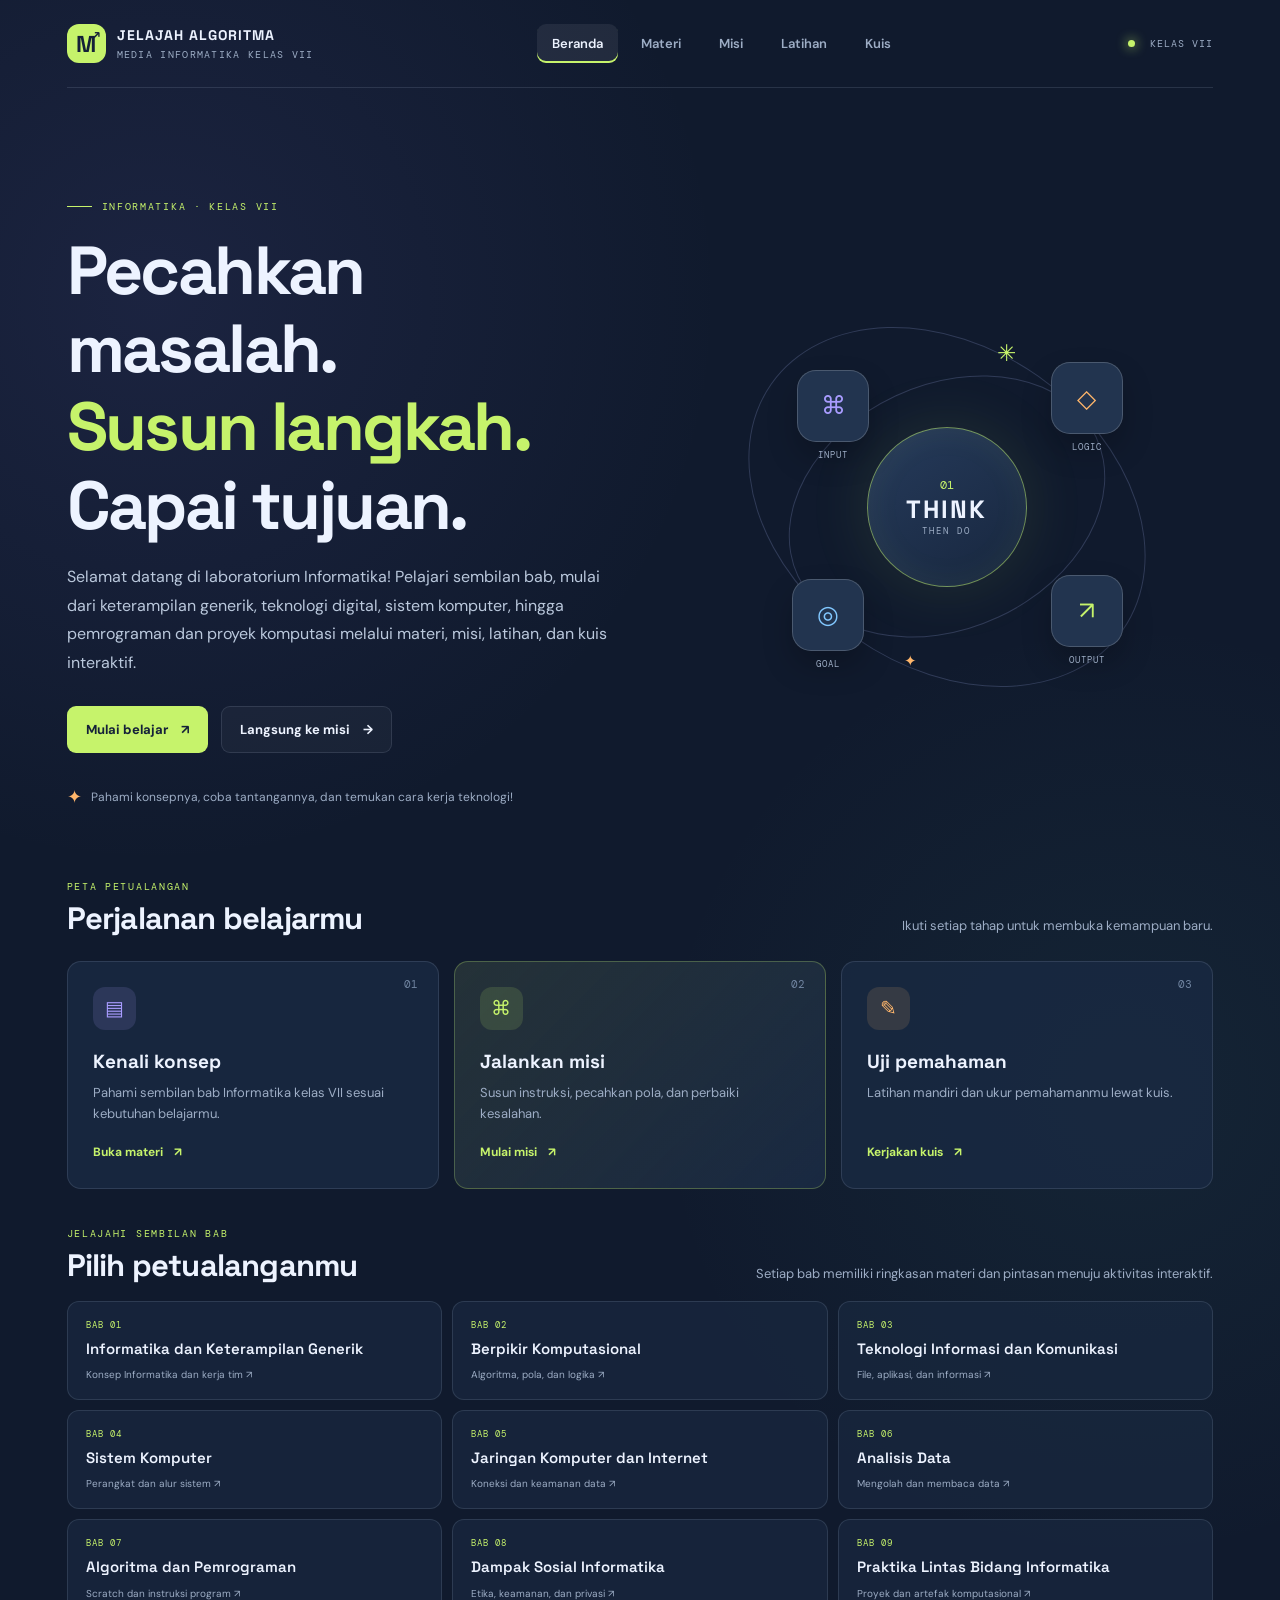
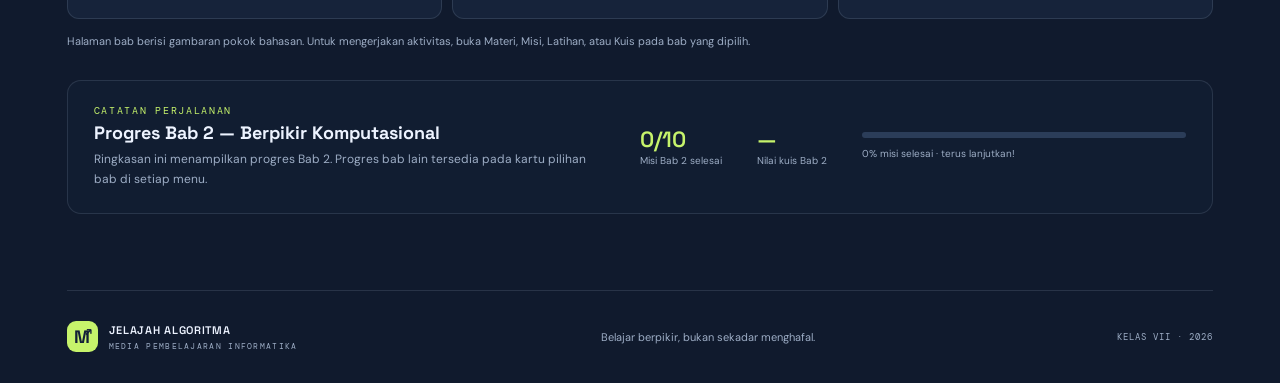
==== commit ffa40085: "Tambah halaman bab SEO dan navigasi fokus" ====
--- a/index.html
+++ b/index.html
@@ -3,17 +3,127 @@
 <head>
   <meta charset="utf-8">
   <meta name="viewport" content="width=device-width, initial-scale=1">
-  <meta name="description" content="Media pembelajaran interaktif Informatika kelas VII dengan materi, misi, latihan, dan kuis berdasarkan sembilan bab.">
+  <title>Jelajah Algoritma — Media Pembelajaran Informatika Kelas VII</title>
+  <meta name="description" content="Jelajah Algoritma adalah media pembelajaran interaktif Informatika kelas VII SMP. Pelajari 9 bab melalui materi visual, misi permainan, puzzle, mini-game, latihan logika, dan kuis.">
+  <meta name="robots" content="index, follow, max-image-preview:large">
   <meta name="theme-color" content="#101a2d">
-  <title>Misi Algoritma — Petualangan Informatika Kelas VII</title>
-  <link rel="stylesheet" href="css/style.css?v=22">
+  <meta name="application-name" content="Jelajah Algoritma">
+  <meta name="author" content="Jelajah Algoritma">
+  <link rel="canonical" href="https://jelajah-algoritma.adits.workers.dev/">
+  <link rel="icon" type="image/png" sizes="96x96" href="/favicon-96.png">
+  <link rel="apple-touch-icon" href="/favicon-96.png">
+  <link rel="stylesheet" href="css/style.css?v=26.0-chapter-focus">
+
+  <!-- Open Graph: tampilan saat tautan dibagikan -->
+  <meta property="og:type" content="website">
+  <meta property="og:locale" content="id_ID">
+  <meta property="og:site_name" content="Jelajah Algoritma">
+  <meta property="og:title" content="Jelajah Algoritma — Media Pembelajaran Informatika Kelas VII">
+  <meta property="og:description" content="Belajar Informatika kelas VII melalui materi visual, misi permainan, puzzle, mini-game, latihan logika, dan kuis interaktif.">
+  <meta property="og:url" content="https://jelajah-algoritma.adits.workers.dev/">
+  <meta name="twitter:card" content="summary">
+  <meta name="twitter:title" content="Jelajah Algoritma — Informatika Kelas VII">
+  <meta name="twitter:description" content="Belajar konsepnya. Jelajahi dunianya. Pecahkan tantangannya.">
+
+  <!-- Data terstruktur untuk membantu mesin pencari memahami nama dan tujuan situs -->
+  <script type="application/ld+json">
+  {
+    "@context": "https://schema.org",
+    "@graph": [
+      {
+        "@type": "WebSite",
+        "@id": "https://jelajah-algoritma.adits.workers.dev/#website",
+        "url": "https://jelajah-algoritma.adits.workers.dev/",
+        "name": "Jelajah Algoritma",
+        "alternateName": "Misi Algoritma",
+        "description": "Media pembelajaran interaktif Informatika kelas VII SMP melalui materi visual, misi, mini-game, latihan logika, dan kuis.",
+        "inLanguage": "id-ID"
+      },
+      {
+        "@type": "LearningResource",
+        "@id": "https://jelajah-algoritma.adits.workers.dev/#learning-resource",
+        "name": "Jelajah Algoritma — Petualangan Belajar Informatika Kelas VII",
+        "url": "https://jelajah-algoritma.adits.workers.dev/",
+        "description": "Media pembelajaran Informatika kelas VII dengan 9 bab, misi interaktif, latihan logika, dan kuis.",
+        "inLanguage": "id-ID",
+        "educationalLevel": "SMP Kelas VII",
+        "learningResourceType": ["Materi pembelajaran", "Permainan edukasi", "Latihan", "Kuis"]
+      },
+      {
+        "@type": "ItemList",
+        "@id": "https://jelajah-algoritma.adits.workers.dev/#chapter-list",
+        "name": "Daftar Bab Jelajah Algoritma",
+        "itemListOrder": "https://schema.org/ItemListOrderAscending",
+        "numberOfItems": 9,
+        "itemListElement": [
+                {
+                        "@type": "ListItem",
+                        "position": 1,
+                        "url": "https://jelajah-algoritma.adits.workers.dev/bab-01.html",
+                        "name": "Informatika dan Keterampilan Generik"
+                },
+                {
+                        "@type": "ListItem",
+                        "position": 2,
+                        "url": "https://jelajah-algoritma.adits.workers.dev/bab-02.html",
+                        "name": "Berpikir Komputasional"
+                },
+                {
+                        "@type": "ListItem",
+                        "position": 3,
+                        "url": "https://jelajah-algoritma.adits.workers.dev/bab-03.html",
+                        "name": "Teknologi Informasi dan Komunikasi"
+                },
+                {
+                        "@type": "ListItem",
+                        "position": 4,
+                        "url": "https://jelajah-algoritma.adits.workers.dev/bab-04.html",
+                        "name": "Sistem Komputer"
+                },
+                {
+                        "@type": "ListItem",
+                        "position": 5,
+                        "url": "https://jelajah-algoritma.adits.workers.dev/bab-05.html",
+                        "name": "Jaringan Komputer dan Internet"
+                },
+                {
+                        "@type": "ListItem",
+                        "position": 6,
+                        "url": "https://jelajah-algoritma.adits.workers.dev/bab-06.html",
+                        "name": "Analisis Data"
+                },
+                {
+                        "@type": "ListItem",
+                        "position": 7,
+                        "url": "https://jelajah-algoritma.adits.workers.dev/bab-07.html",
+                        "name": "Algoritma dan Pemrograman"
+                },
+                {
+                        "@type": "ListItem",
+                        "position": 8,
+                        "url": "https://jelajah-algoritma.adits.workers.dev/bab-08.html",
+                        "name": "Dampak Sosial Informatika"
+                },
+                {
+                        "@type": "ListItem",
+                        "position": 9,
+                        "url": "https://jelajah-algoritma.adits.workers.dev/bab-09.html",
+                        "name": "Praktika Lintas Bidang Informatika"
+                }
+        ]
+}
+    ]
+  }
+  </script>
+
+  <!-- Google Search Console: tempel tag <meta name="google-site-verification" content="..."> dari akun Google kamu tepat di bawah komentar ini. -->
 </head>
 <body>
   <div class="site-shell">
     <header class="topbar">
-      <a class="brand" href="#beranda" aria-label="Misi Algoritma, beranda">
+      <a class="brand" href="#beranda" aria-label="Jelajah Algoritma, beranda">
         <span class="brand-mark">M<span>↗</span></span>
-        <span class="brand-copy"><strong>MISI ALGORITMA</strong><small>LABORATORIUM INFORMATIKA</small></span>
+        <span class="brand-copy"><strong>JELAJAH ALGORITMA</strong><small>MEDIA INFORMATIKA KELAS VII</small></span>
       </a>
       <button class="menu-toggle" id="menuToggle" aria-label="Buka menu" aria-expanded="false">☰</button>
       <nav class="main-nav" id="mainNav" aria-label="Navigasi utama">
@@ -60,6 +170,25 @@
           <article class="journey-card featured"><div class="journey-number">02</div><div class="journey-icon icon-lime">⌘</div><h3>Jalankan misi</h3><p>Susun instruksi, pecahkan pola, dan perbaiki kesalahan.</p><button class="text-link" data-go="misi">Mulai misi <span>↗</span></button></article>
           <article class="journey-card"><div class="journey-number">03</div><div class="journey-icon icon-orange">✎</div><h3>Uji pemahaman</h3><p>Latihan mandiri dan ukur pemahamanmu lewat kuis.</p><button class="text-link" data-go="kuis">Kerjakan kuis <span>↗</span></button></article>
         </div>
+        <section class="chapter-discovery" aria-labelledby="chapterDiscoveryTitle">
+          <div class="section-intro compact-intro">
+            <div><div class="eyebrow">JELAJAHI SEMBILAN BAB</div><h2 id="chapterDiscoveryTitle">Pilih petualanganmu</h2></div>
+            <p>Setiap bab memiliki ringkasan materi dan pintasan menuju aktivitas interaktif.</p>
+          </div>
+          <div class="chapter-discovery-grid">
+            <a class="chapter-discovery-card" href="/bab-01.html"><span>BAB 01</span><strong>Informatika dan Keterampilan Generik</strong><small>Konsep Informatika dan kerja tim ↗</small></a>
+            <a class="chapter-discovery-card" href="/bab-02.html"><span>BAB 02</span><strong>Berpikir Komputasional</strong><small>Algoritma, pola, dan logika ↗</small></a>
+            <a class="chapter-discovery-card" href="/bab-03.html"><span>BAB 03</span><strong>Teknologi Informasi dan Komunikasi</strong><small>File, aplikasi, dan informasi ↗</small></a>
+            <a class="chapter-discovery-card" href="/bab-04.html"><span>BAB 04</span><strong>Sistem Komputer</strong><small>Perangkat dan alur sistem ↗</small></a>
+            <a class="chapter-discovery-card" href="/bab-05.html"><span>BAB 05</span><strong>Jaringan Komputer dan Internet</strong><small>Koneksi dan keamanan data ↗</small></a>
+            <a class="chapter-discovery-card" href="/bab-06.html"><span>BAB 06</span><strong>Analisis Data</strong><small>Mengolah dan membaca data ↗</small></a>
+            <a class="chapter-discovery-card" href="/bab-07.html"><span>BAB 07</span><strong>Algoritma dan Pemrograman</strong><small>Scratch dan instruksi program ↗</small></a>
+            <a class="chapter-discovery-card" href="/bab-08.html"><span>BAB 08</span><strong>Dampak Sosial Informatika</strong><small>Etika, keamanan, dan privasi ↗</small></a>
+            <a class="chapter-discovery-card" href="/bab-09.html"><span>BAB 09</span><strong>Praktika Lintas Bidang Informatika</strong><small>Proyek dan artefak komputasional ↗</small></a>
+          </div>
+          <p class="chapter-discovery-note">Halaman bab berisi gambaran pokok bahasan. Untuk mengerjakan aktivitas, buka Materi, Misi, Latihan, atau Kuis pada bab yang dipilih.</p>
+        </section>
+
         <div class="progress-panel">
           <div><div class="eyebrow">CATATAN PERJALANAN</div><h3>Progres Bab 2 — Berpikir Komputasional</h3><p>Ringkasan ini menampilkan progres Bab 2. Progres bab lain tersedia pada kartu pilihan bab di setiap menu.</p></div>
           <div class="progress-stats">
@@ -273,7 +402,7 @@
       </section>
     </main>
 
-    <footer class="footer"><div class="footer-brand"><span class="brand-mark small-mark">M<span>↗</span></span><div><b>MISI ALGORITMA</b><small>MEDIA PEMBELAJARAN INFORMATIKA</small></div></div><p>Belajar berpikir, bukan sekadar menghafal.</p><span class="footer-year">KELAS VII · 2026</span></footer>
+    <footer class="footer"><div class="footer-brand"><span class="brand-mark small-mark">M<span>↗</span></span><div><b>JELAJAH ALGORITMA</b><small>MEDIA PEMBELAJARAN INFORMATIKA</small></div></div><p>Belajar berpikir, bukan sekadar menghafal.</p><span class="footer-year">KELAS VII · 2026</span></footer>
   </div>
   <div class="transition-backdrop" id="transitionModal" hidden aria-hidden="true">
     <section class="transition-modal" role="dialog" aria-modal="true" aria-labelledby="transitionTitle" aria-describedby="transitionMessage">
@@ -284,14 +413,16 @@
       <div class="transition-actions"><button class="btn btn-ghost" id="transitionLater">Nanti saja</button><button class="btn btn-primary" id="transitionContinue">Lanjutkan →</button></div>
     </section>
   </div>
-  <script src="js/main.js?v=22" defer></script>
-  <script src="js/game.js?v=22" defer></script>
-  <script src="js/kuis.js?v=22" defer></script>
-  <script src="js/chapters.js?v=22" defer></script>
-  <script src="js/chapter-expansion.js?v=22" defer></script>
-  <script src="js/quiz-fourth-options.js?v=22" defer></script>
-  <script src="js/practice-games.js?v=22" defer></script>
-  <script src="js/mission-games.js?v=22" defer></script>
-  <script src="js/bab2-extras.js?v=22" defer></script>
+  <script src="js/main.js?v=26.0-chapter-focus" defer></script>
+  <script src="js/game.js?v=26.0-chapter-focus" defer></script>
+  <script src="js/kuis.js?v=26.0-chapter-focus" defer></script>
+  <script src="js/chapters.js?v=26.0-chapter-focus" defer></script>
+  <script src="js/chapter-expansion.js?v=26.0-chapter-focus" defer></script>
+  <script src="js/quiz-fourth-options.js?v=26.0-chapter-focus" defer></script>
+  <script src="js/quiz-content-repairs.js?v=26.0-chapter-focus" defer></script>
+  <script src="js/practice-games.js?v=26.0-chapter-focus" defer></script>
+  <script src="js/mission-games.js?v=26.0-chapter-focus" defer></script>
+  <script src="js/bab2-extras.js?v=26.0-chapter-focus" defer></script>
+  <script src="js/quiz-quality.js?v=26.0-chapter-focus" defer></script>
 </body>
 </html>
--- a/css/style.css
+++ b/css/style.css
@@ -1,6 +1,6 @@
 @import url('https://fonts.googleapis.com/css2?family=DM+Mono:wght@400;500&family=DM+Sans:wght@400;500;600;700&family=Space+Grotesk:wght@400;500;600;700&display=swap');
 :root{--bg:#101a2d;--bg2:#15233a;--panel:#1a2a43;--panel2:#20324d;--line:rgba(214,229,255,.12);--text:#edf3ff;--muted:#9dadc5;--lime:#c6f36b;--violet:#a99cff;--orange:#ffb66b;--blue:#82c8ff;--green:#78d5a7;--danger:#ff8d8d;--font:'DM Sans',sans-serif;--display:'Space Grotesk',sans-serif;--mono:'DM Mono',monospace}
-*{box-sizing:border-box}html{scroll-behavior:smooth}body{margin:0;background:var(--bg);color:var(--text);font-family:var(--font);font-size:15px;line-height:1.65;background-image:radial-gradient(circle at 12% 15%,rgba(111,105,205,.12),transparent 28%),radial-gradient(circle at 88% 55%,rgba(72,161,147,.08),transparent 30%)}button,input{font:inherit}button{cursor:pointer}.site-shell{max-width:1440px;margin:auto;padding:0 5.2%}.topbar{height:88px;display:flex;align-items:center;justify-content:space-between;border-bottom:1px solid var(--line);gap:28px}.brand,.footer-brand{display:flex;align-items:center;gap:11px;color:var(--text);text-decoration:none;min-width:220px}.brand-mark{width:39px;height:39px;border-radius:12px;background:var(--lime);display:grid;place-items:center;color:#142038;font:700 23px var(--display);position:relative}.brand-mark span{font-size:12px;position:absolute;right:6px;top:2px}.brand-copy{display:flex;flex-direction:column;line-height:1.25}.brand-copy strong{font:700 14px var(--display);letter-spacing:1px}.brand-copy small,.footer-brand small{font:10px var(--mono);letter-spacing:1.3px;color:var(--muted);margin-top:4px}.main-nav{display:flex;align-items:center;gap:8px}.nav-link{border:0;background:transparent;color:var(--muted);padding:9px 15px;border-radius:9px;font-size:13px;font-weight:600;transition:.2s}.nav-link:hover,.nav-link.active{color:var(--text);background:rgba(255,255,255,.07)}.nav-link.active{box-shadow:inset 0 -2px var(--lime)}.topbar-tag{font:10px var(--mono);letter-spacing:1px;color:var(--muted);white-space:nowrap}.live-dot{display:inline-block;width:7px;height:7px;background:var(--lime);border-radius:50%;margin-right:8px;box-shadow:0 0 12px var(--lime)}.menu-toggle{display:none;background:none;border:1px solid var(--line);color:var(--text);border-radius:9px;padding:7px 11px}.page{display:none;padding:62px 0 76px;min-height:70vh}.page.active{display:block;animation:fadeIn .35s ease}@keyframes fadeIn{from{opacity:0;transform:translateY(8px)}to{opacity:1;transform:none}}.eyebrow,.mini-label{font:10px var(--mono);letter-spacing:1.7px;color:var(--lime);display:flex;align-items:center;gap:10px}.eyebrow-line{width:25px;height:1px;background:var(--lime)}h1,h2,h3,p{margin-top:0}h1,h2,h3{font-family:var(--display);line-height:1.15}h1{font-size:clamp(38px,5.5vw,68px);letter-spacing:-2.6px;margin:19px 0 18px}h1 em{font-style:normal;color:var(--lime)}h2{font-size:clamp(22px,2.7vw,31px);letter-spacing:-.8px;margin-bottom:13px}h3{font-size:18px;margin-bottom:9px}.hero-grid{display:grid;grid-template-columns:1.02fr .98fr;align-items:center;gap:5%;padding:50px 0 67px;min-height:520px}.hero-copy{max-width:620px}.hero-lead{font-size:16px;color:#bac8dc;max-width:545px;line-height:1.8}.hero-actions{display:flex;align-items:center;gap:13px;margin:28px 0 30px;flex-wrap:wrap}.btn{border:1px solid transparent;border-radius:9px;padding:12px 18px;font-weight:700;font-size:13px;display:inline-flex;align-items:center;justify-content:center;gap:13px;transition:transform .2s,background .2s,border-color .2s}.btn:hover{transform:translateY(-2px)}.btn-primary{background:var(--lime);color:#152139}.btn-primary:hover{background:#d5ff8d}.btn-ghost{background:rgba(255,255,255,.035);border-color:var(--line);color:var(--text)}.btn-ghost:hover{border-color:rgba(198,243,107,.5)}.btn-small{padding:9px 12px;font-size:12px}.hero-note{color:var(--muted);font-size:12px;display:flex;gap:9px;align-items:center}.note-icon{color:var(--orange);font-size:18px}.hero-art{min-height:390px;position:relative;display:grid;place-items:center;isolation:isolate}.art-orbit{position:absolute;border:1px solid rgba(174,190,255,.2);border-radius:50%;transform:rotate(-25deg)}.orbit-one{width:330px;height:245px}.orbit-two{width:430px;height:320px;transform:rotate(35deg)}.art-center{width:160px;height:160px;border-radius:50%;background:linear-gradient(145deg,#263b5b,#17263e);border:1px solid rgba(198,243,107,.5);display:flex;flex-direction:column;align-items:center;justify-content:center;box-shadow:0 0 65px rgba(198,243,107,.1),inset 0 0 35px rgba(198,243,107,.06);z-index:2}.art-center span{font:12px var(--mono);color:var(--lime)}.art-center strong{font:700 25px var(--display);letter-spacing:2px}.art-center small{font:9px var(--mono);letter-spacing:2px;color:var(--muted)}.art-node{position:absolute;width:72px;height:72px;background:#22344f;border:1px solid rgba(255,255,255,.18);border-radius:19px;display:grid;place-items:center;font-size:25px;box-shadow:0 15px 30px rgba(0,0,0,.22);z-index:3}.art-node small{position:absolute;bottom:-20px;font:9px var(--mono);letter-spacing:1px;color:var(--muted)}.node-a{top:15%;left:22%;color:var(--violet)}.node-b{top:13%;right:17%;color:var(--orange)}.node-c{bottom:14%;right:17%;color:var(--lime)}.node-d{bottom:13%;left:21%;color:var(--blue)}.art-star{position:absolute;color:var(--lime)}.star-a{top:6%;right:37%;font-size:23px}.star-b{bottom:7%;left:42%;color:var(--orange)}.section-intro{display:flex;align-items:end;justify-content:space-between;gap:25px;margin-bottom:24px}.section-intro h2{margin:8px 0 0}.section-intro p{margin:0;color:var(--muted);font-size:13px}.journey-grid{display:grid;grid-template-columns:repeat(3,1fr);gap:15px}.journey-card{border:1px solid var(--line);background:rgba(26,42,67,.8);border-radius:14px;padding:25px;position:relative;overflow:hidden}.journey-card.featured{background:linear-gradient(135deg,rgba(76,95,77,.35),rgba(26,42,67,.92));border-color:rgba(198,243,107,.27)}.journey-number{position:absolute;right:20px;top:15px;font:11px var(--mono);color:#7185a1}.journey-icon{width:43px;height:43px;border-radius:12px;display:grid;place-items:center;font-size:20px;margin-bottom:21px}.icon-violet{background:rgba(169,156,255,.14);color:var(--violet)}.icon-lime{background:rgba(198,243,107,.13);color:var(--lime)}.icon-orange{background:rgba(255,182,107,.13);color:var(--orange)}.journey-card h3{font-size:19px}.journey-card p{font-size:13px;color:var(--muted);min-height:44px}.text-link{border:0;background:none;color:var(--lime);padding:0;font-size:12px;font-weight:700}.text-link span{margin-left:8px}.progress-panel{margin-top:22px;padding:23px 26px;border:1px solid var(--line);border-radius:14px;background:rgba(18,31,51,.8);display:flex;align-items:center;justify-content:space-between;gap:30px}.progress-panel h3{margin:6px 0}.progress-panel p{color:var(--muted);margin:0;font-size:12px}.progress-stats{display:flex;align-items:center;gap:35px;min-width:50%}.progress-stats>div:not(.progress-track-wrap){display:flex;flex-direction:column}.progress-stats strong{font:600 22px var(--display);color:var(--lime)}.progress-stats span,.progress-track-wrap small{color:var(--muted);font-size:10px}.progress-track-wrap{flex:1;min-width:120px}.progress-track{height:6px;background:#2b3d59;border-radius:10px;overflow:hidden}.progress-track span{display:block;width:0;height:100%;background:var(--lime);border-radius:10px;transition:width .3s}.progress-track-wrap small{display:block;margin-top:8px}.page-heading{display:flex;align-items:center;justify-content:space-between;gap:25px;margin-bottom:36px}.page-heading>div:first-child{max-width:740px}.page-heading h1{font-size:clamp(35px,4.8vw,57px);margin:15px 0 12px}.page-heading p{color:var(--muted);font-size:15px;max-width:680px;margin-bottom:0}.heading-stamp{width:108px;height:108px;border:1px solid rgba(198,243,107,.4);border-radius:50%;display:flex;flex-direction:column;align-items:center;justify-content:center;text-align:center;font:9px var(--mono);letter-spacing:1.5px;color:var(--muted);flex-shrink:0;transform:rotate(9deg)}.heading-stamp b{font:600 29px var(--display);color:var(--lime);letter-spacing:0}.concept-banner{background:linear-gradient(105deg,rgba(116,100,191,.2),rgba(31,47,72,.8));border:1px solid rgba(169,156,255,.2);border-radius:15px;padding:25px 29px;display:flex;align-items:center;gap:23px;margin-bottom:18px}.concept-mark{width:53px;height:53px;border-radius:16px;background:rgba(169,156,255,.15);color:var(--violet);display:grid;place-items:center;font:600 28px var(--display);flex-shrink:0}.concept-banner h2{font-size:20px;margin:7px 0}.concept-banner p{color:var(--muted);font-size:13px;margin:0}.concept-banner .mini-label{color:var(--violet)}.lesson-grid{display:grid;grid-template-columns:1fr 1fr;gap:15px}.lesson-card{border:1px solid var(--line);background:rgba(26,42,67,.75);border-radius:14px;padding:25px}.lesson-wide{grid-column:span 2}.lesson-top{display:flex;align-items:center;justify-content:space-between;margin-bottom:19px}.lesson-index{font:500 13px var(--mono);color:var(--lime);width:28px;height:28px;border:1px solid rgba(198,243,107,.35);border-radius:8px;display:grid;place-items:center}.pill{font:9px var(--mono);letter-spacing:1px;border-radius:20px;padding:5px 9px;display:inline-flex;align-items:center}.pill-violet{color:var(--violet);background:rgba(169,156,255,.12)}.pill-lime{color:var(--lime);background:rgba(198,243,107,.11)}.pill-orange{color:var(--orange);background:rgba(255,182,107,.12)}.pill-blue{color:var(--blue);background:rgba(130,200,255,.12)}.lesson-card h2{font-size:23px}.lesson-card p{font-size:13px;color:#b6c5d9;line-height:1.8;margin-bottom:0}.callout-line{margin-top:21px;padding:13px 16px;border-left:2px solid var(--lime);background:rgba(198,243,107,.06);display:flex;align-items:center;gap:20px}.callout-line span{font:9px var(--mono);letter-spacing:1px;color:var(--lime);white-space:nowrap}.callout-line strong{font-size:12px;font-weight:600}.mini-flow{display:flex;flex-direction:column;align-items:center;gap:4px;margin-top:20px}.mini-flow span,.mini-flow b{padding:5px 10px;background:rgba(255,255,255,.05);border:1px solid var(--line);border-radius:6px;font-size:10px;width:100%;text-align:center}.mini-flow i{color:var(--lime);font-style:normal;font-size:11px;line-height:1}.mini-flow b{color:var(--lime);border-color:rgba(198,243,107,.3)}.pattern-row{display:flex;align-items:center;gap:7px;margin:22px 0 9px;flex-wrap:wrap}.bead{width:19px;height:19px;border-radius:50%;display:inline-block;border:2px solid rgba(255,255,255,.35);box-shadow:inset -3px -3px 4px rgba(0,0,0,.2)}.red{background:#f07878}.green{background:#74d69c}.yellow{background:#f3d36c}.blue{background:#77bfff}.muted{color:var(--muted);font-size:11px}.split-card{display:grid;grid-template-columns:1fr 1fr;gap:25px;align-items:center}.compare-box{display:grid;grid-template-columns:1fr 1fr;gap:10px}.compare-box>div{padding:17px;background:rgba(255,255,255,.045);border-radius:10px;display:flex;flex-direction:column;gap:5px}.compare-symbol{font-size:22px;color:var(--lime)}.compare-box b{font-size:13px}.compare-box small{font-size:10px;color:var(--muted);line-height:1.5}.example-panel{margin-top:18px;border-radius:14px;border:1px solid var(--line);background:#182942;padding:26px;display:grid;grid-template-columns:.8fr 1.2fr;gap:40px}.example-copy h2{font-size:23px;margin:10px 0}.example-copy p{font-size:12px;color:var(--muted)}.step-list{list-style:none;margin:0;padding:0;display:grid;grid-template-columns:1fr 1fr;gap:10px}.step-list li{display:flex;gap:10px;align-items:center;font-size:12px;color:#d6e1f0}.step-list li span{font:10px var(--mono);color:var(--lime);border:1px solid rgba(198,243,107,.3);border-radius:6px;padding:4px 5px}.lesson-footer{margin-top:22px;display:flex;align-items:center;justify-content:space-between;gap:15px}.lesson-footer p{font-size:12px;color:var(--muted);margin:0}.mission-tabs{display:flex;gap:8px;padding:7px;background:rgba(10,20,36,.6);border:1px solid var(--line);border-radius:12px;margin-bottom:18px;overflow:auto}.mission-tab{border:0;background:transparent;color:var(--muted);padding:11px 15px;border-radius:8px;font-size:12px;font-weight:700;white-space:nowrap}.mission-tab span{font:10px var(--mono);color:var(--lime);margin-right:9px}.mission-tab.active{color:var(--text);background:#263953}.mission-panel{display:none;border:1px solid var(--line);background:rgba(26,42,67,.72);border-radius:15px;padding:27px}.mission-panel.active{display:block;animation:fadeIn .25s ease}.mission-heading{display:flex;justify-content:space-between;gap:25px;margin-bottom:23px}.mission-heading h2{margin:10px 0}.mission-heading p{font-size:13px;color:var(--muted);max-width:740px;margin:0}.mission-score{width:58px;height:58px;border:1px solid rgba(198,243,107,.3);border-radius:13px;display:flex;flex-direction:column;align-items:center;justify-content:center;flex-shrink:0}.mission-score strong{font:600 22px var(--display);color:var(--lime)}.mission-score small{font:8px var(--mono);letter-spacing:1px;color:var(--muted)}.game-layout{display:grid;grid-template-columns:1.12fr .88fr;gap:18px}.maze-wrap,.command-box{border:1px solid var(--line);border-radius:12px;background:rgba(12,24,41,.52);padding:18px}.maze-top{display:flex;gap:16px;flex-wrap:wrap;font:9px var(--mono);color:var(--muted);letter-spacing:.5px;margin-bottom:15px}.maze-top span:first-child{color:var(--green)}.maze-top span:nth-child(2){color:var(--orange)}.maze-grid{display:grid;grid-template-columns:repeat(5,minmax(0,1fr));gap:7px;max-width:430px;margin:0 auto}.maze-cell{aspect-ratio:1;border-radius:8px;background:#293d5a;display:grid;place-items:center;font-size:clamp(15px,2.4vw,23px);border:1px solid rgba(255,255,255,.055)}.maze-cell.wall{background:#101c30;border-color:rgba(255,255,255,.03)}.maze-cell.start{background:rgba(120,213,167,.13);border-color:rgba(120,213,167,.35)}.maze-cell.goal{background:rgba(255,182,107,.13);border-color:rgba(255,182,107,.45)}.maze-cell.robot{outline:2px solid var(--lime);background:rgba(198,243,107,.17);box-shadow:0 0 18px rgba(198,243,107,.17)}.maze-caption{text-align:center;font-size:11px;color:var(--muted);margin:15px 0 0;min-height:20px}.command-box{padding:19px}.command-title{display:flex;align-items:center;justify-content:space-between}.command-title h3{margin:4px 0}.command-count{font:10px var(--mono);color:var(--lime)}.command-box>p{margin:0 0 13px}.direction-pad{display:grid;grid-template-columns:repeat(4,1fr);gap:7px}.direction-pad button{border:1px solid var(--line);border-radius:9px;background:#233651;color:var(--text);font:22px var(--display);padding:7px 3px 5px}.direction-pad button:hover{border-color:rgba(198,243,107,.35);background:#293d58}.direction-pad button:focus:not(:focus-visible){outline:none}.direction-pad button:focus-visible{outline:2px solid var(--lime);outline-offset:2px}.direction-pad small{display:block;font:8px var(--mono);color:var(--muted);letter-spacing:.5px}.command-list{display:flex;gap:6px;flex-wrap:wrap;min-height:60px;padding:10px;background:rgba(0,0,0,.13);border:1px dashed var(--line);border-radius:8px;margin:13px 0}.command-chip{width:31px;height:31px;display:grid;place-items:center;background:rgba(198,243,107,.12);color:var(--lime);border:1px solid rgba(198,243,107,.2);border-radius:7px;font-size:16px}.empty-command{font-size:11px;color:#71839d;align-self:center}.command-actions{display:flex;gap:6px;flex-wrap:wrap}.command-actions .btn-primary{margin-left:auto}.hint-box{margin-top:15px;background:rgba(130,200,255,.07);padding:9px;border-radius:7px;color:var(--blue);font-size:10px;display:flex;gap:7px}.hint-box span{color:var(--muted)}.bead-challenge{display:grid;grid-template-columns:.9fr 1.1fr;gap:18px}.bead-inventory,.bead-question{background:rgba(12,24,41,.52);border:1px solid var(--line);border-radius:12px;padding:20px}.inventory-row{display:grid;grid-template-columns:1fr 1fr;gap:16px;margin:18px 0}.inventory-row>div{display:grid;grid-template-columns:24px 1fr auto;align-items:center;gap:7px;font-size:12px}.inventory-row strong{font:12px var(--mono);color:var(--lime)}.rule-note{border-top:1px solid var(--line);padding-top:14px;font-size:9px;letter-spacing:.7px;color:var(--muted)}.rule-note b{display:block;color:var(--text);font:10px var(--mono);margin-top:6px}.bead-question h3{font-size:18px}.bead-question>p{font-size:11px;color:var(--muted)}.answer-options{display:grid;grid-template-columns:repeat(4,1fr);gap:8px;margin:17px 0}.answer-options button{border:1px solid var(--line);background:#243751;color:var(--text);border-radius:9px;padding:13px;font:600 18px var(--display)}.answer-options button:hover{border-color:var(--orange)}.answer-options button.selected{border-color:var(--lime);background:rgba(198,243,107,.15)}.feedback{font-size:12px;margin:10px 0;line-height:1.6}.feedback.success{color:var(--green)}.feedback.error{color:var(--danger)}.bead-sequence{display:flex;gap:4px;flex-wrap:wrap;margin-top:13px;padding-top:12px;border-top:1px solid var(--line)}.bead-sequence .bead{width:17px;height:17px}.debug-game{background:rgba(12,24,41,.52);border:1px solid var(--line);border-radius:12px;padding:20px}.debug-progress{display:flex;align-items:center;gap:15px;margin-bottom:22px}.debug-progress span{font:10px var(--mono);color:var(--lime);white-space:nowrap}.debug-progress .progress-track{flex:1}.debug-columns{display:grid;grid-template-columns:1fr 1fr;gap:20px}.debug-options{display:grid;gap:8px;margin-top:12px}.debug-options button,.choice-stack button{border:1px solid var(--line);background:#223650;color:var(--text);border-radius:8px;padding:11px 13px;text-align:left;font-size:12px}.debug-options button:hover,.choice-stack button:hover{border-color:var(--lime)}.debug-options button:disabled{opacity:.35;cursor:default}.debug-answer{margin:12px 0 0;padding:0;list-style:none;display:grid;gap:8px}.debug-answer li{font-size:12px;padding:11px 13px;border-radius:8px;border:1px solid rgba(120,213,167,.25);background:rgba(120,213,167,.08);color:#c6f2d9}.debug-answer li.placeholder-step{border:1px dashed var(--line);color:#7487a3;background:transparent}.mission-completion{display:flex;align-items:center;gap:14px;margin-top:17px;padding:17px 20px;border:1px solid var(--line);border-radius:12px;background:rgba(255,255,255,.025)}.completion-icon{font-size:24px;color:var(--lime)}.mission-completion b{font:600 14px var(--display)}.mission-completion p{font-size:11px;color:var(--muted);margin:3px 0 0}.mission-completion strong{margin-left:auto;font:10px var(--mono);color:var(--lime);white-space:nowrap}.practice-stack{display:grid;gap:15px}.practice-card{display:grid;grid-template-columns:57px 1fr;gap:20px;padding:23px 27px;border:1px solid var(--line);background:rgba(26,42,67,.72);border-radius:14px}.practice-number{font:500 18px var(--mono);color:var(--lime);border-right:1px solid var(--line)}.practice-content h2{font-size:21px;margin:10px 0}.practice-content p{font-size:12px;color:var(--muted)}.number-sequence{font:600 17px var(--mono);color:var(--lime);letter-spacing:2px;display:inline-block;margin-left:6px}.inline-answer{display:flex;gap:8px}.inline-answer input{max-width:170px;border:1px solid var(--line);border-radius:8px;background:#122139;color:var(--text);padding:9px 12px;outline:none}.inline-answer input:focus{border-color:var(--lime)}.choice-stack{display:flex;gap:8px;flex-wrap:wrap}.choice-stack button{font-size:11px}.choice-stack button.selected{border-color:var(--lime);background:rgba(198,243,107,.1)}.route-compare{display:grid;grid-template-columns:1fr 1fr;gap:12px;margin:15px 0}.route-compare>div{background:rgba(255,255,255,.035);border:1px solid var(--line);border-radius:9px;padding:12px}.route-compare span{font:9px var(--mono);color:var(--lime)}.route-line{font:11px var(--mono);padding:12px 0 5px;color:var(--blue)}.route-long{letter-spacing:1px}.route-short{letter-spacing:5px}.route-compare small{font-size:10px;color:var(--muted)}.quiz-shell{max-width:820px;margin:0 auto;border:1px solid var(--line);border-radius:15px;background:rgba(26,42,67,.82);padding:27px}.quiz-topline{display:flex;align-items:center;justify-content:space-between;font:10px var(--mono);letter-spacing:.8px;color:var(--muted)}.quiz-progress{height:5px;border-radius:10px;background:#30425e;margin:18px 0 31px;overflow:hidden}.quiz-progress span{display:block;width:10%;height:100%;background:var(--lime);transition:width .25s}.quiz-question-number{font:10px var(--mono);color:var(--lime);letter-spacing:1px}.quiz-question{font:600 clamp(19px,2.6vw,25px) var(--display);margin:10px 0 20px;line-height:1.35}.quiz-options{display:grid;gap:9px}.quiz-option{display:flex;align-items:center;gap:12px;padding:13px 15px;border:1px solid var(--line);background:rgba(8,19,35,.25);border-radius:9px;color:#dce6f5;font-size:13px;cursor:pointer}.quiz-option:hover{border-color:rgba(198,243,107,.5)}.quiz-option.selected{border-color:var(--lime);background:rgba(198,243,107,.09)}.option-letter{width:25px;height:25px;border:1px solid var(--line);border-radius:7px;display:grid;place-items:center;font:10px var(--mono);color:var(--muted);flex-shrink:0}.quiz-option.selected .option-letter{background:var(--lime);color:#152139;border-color:var(--lime)}.quiz-footer{display:flex;justify-content:space-between;gap:10px;margin-top:25px;padding-top:18px;border-top:1px solid var(--line)}.quiz-footer button:disabled{opacity:.35;cursor:not-allowed;transform:none}.quiz-result{max-width:820px;margin:0 auto;border:1px solid rgba(198,243,107,.3);border-radius:15px;padding:30px;background:rgba(35,58,63,.45)}.result-score{text-align:center}.result-score strong{font:600 60px var(--display);color:var(--lime);display:block;line-height:1.2}.result-score span{font:10px var(--mono);letter-spacing:1.5px;color:var(--muted)}.result-score h2{margin:12px 0 5px}.result-score p{color:var(--muted);font-size:12px}.result-review{margin-top:22px;display:grid;gap:9px}.review-item{padding:12px 14px;border-radius:8px;background:rgba(0,0,0,.14);font-size:12px}.review-item strong{display:block;margin-bottom:4px}.review-item small{color:var(--muted);font-size:11px}.review-item.correct strong{color:var(--green)}.review-item.wrong strong{color:var(--danger)}.quiz-result-actions{display:flex;justify-content:center;gap:10px;margin-top:22px;flex-wrap:wrap}.quiz-reminder{display:flex;gap:12px;align-items:center;max-width:820px;margin:18px auto 0;padding:14px 17px;border-radius:10px;background:rgba(169,156,255,.07);color:var(--violet)}.quiz-reminder p{margin:0;color:var(--muted);font-size:11px}.footer{border-top:1px solid var(--line);min-height:93px;display:flex;align-items:center;justify-content:space-between;gap:20px}.footer-brand{min-width:unset}.small-mark{width:31px;height:31px;border-radius:9px;font-size:18px}.footer-brand div{display:flex;flex-direction:column;line-height:1.2}.footer-brand b{font:600 11px var(--display);letter-spacing:.7px}.footer-brand small{font-size:8px}.footer>p{margin:0;font-size:11px;color:var(--muted)}.footer-year{font:9px var(--mono);letter-spacing:1px;color:var(--muted)}[hidden]{display:none!important}
+*{box-sizing:border-box}html{scroll-behavior:auto}body{margin:0;background:var(--bg);color:var(--text);font-family:var(--font);font-size:15px;line-height:1.65;background-image:radial-gradient(circle at 12% 15%,rgba(111,105,205,.12),transparent 28%),radial-gradient(circle at 88% 55%,rgba(72,161,147,.08),transparent 30%)}button,input{font:inherit}button{cursor:pointer}.site-shell{max-width:1440px;margin:auto;padding:0 5.2%}.topbar{height:88px;display:flex;align-items:center;justify-content:space-between;border-bottom:1px solid var(--line);gap:28px}.brand,.footer-brand{display:flex;align-items:center;gap:11px;color:var(--text);text-decoration:none;min-width:220px}.brand-mark{width:39px;height:39px;border-radius:12px;background:var(--lime);display:grid;place-items:center;color:#142038;font:700 23px var(--display);position:relative}.brand-mark span{font-size:12px;position:absolute;right:6px;top:2px}.brand-copy{display:flex;flex-direction:column;line-height:1.25}.brand-copy strong{font:700 14px var(--display);letter-spacing:1px}.brand-copy small,.footer-brand small{font:10px var(--mono);letter-spacing:1.3px;color:var(--muted);margin-top:4px}.main-nav{display:flex;align-items:center;gap:8px}.nav-link{border:0;background:transparent;color:var(--muted);padding:9px 15px;border-radius:9px;font-size:13px;font-weight:600;transition:.2s}.nav-link:hover,.nav-link.active{color:var(--text);background:rgba(255,255,255,.07)}.nav-link.active{box-shadow:inset 0 -2px var(--lime)}.topbar-tag{font:10px var(--mono);letter-spacing:1px;color:var(--muted);white-space:nowrap}.live-dot{display:inline-block;width:7px;height:7px;background:var(--lime);border-radius:50%;margin-right:8px;box-shadow:0 0 12px var(--lime)}.menu-toggle{display:none;background:none;border:1px solid var(--line);color:var(--text);border-radius:9px;padding:7px 11px}.page{display:none;padding:62px 0 76px;min-height:70vh}.page.active{display:block}@keyframes fadeIn{from{opacity:0;transform:translateY(8px)}to{opacity:1;transform:none}}.eyebrow,.mini-label{font:10px var(--mono);letter-spacing:1.7px;color:var(--lime);display:flex;align-items:center;gap:10px}.eyebrow-line{width:25px;height:1px;background:var(--lime)}h1,h2,h3,p{margin-top:0}h1,h2,h3{font-family:var(--display);line-height:1.15}h1{font-size:clamp(38px,5.5vw,68px);letter-spacing:-2.6px;margin:19px 0 18px}h1 em{font-style:normal;color:var(--lime)}h2{font-size:clamp(22px,2.7vw,31px);letter-spacing:-.8px;margin-bottom:13px}h3{font-size:18px;margin-bottom:9px}.hero-grid{display:grid;grid-template-columns:1.02fr .98fr;align-items:center;gap:5%;padding:50px 0 67px;min-height:520px}.hero-copy{max-width:620px}.hero-lead{font-size:16px;color:#bac8dc;max-width:545px;line-height:1.8}.hero-actions{display:flex;align-items:center;gap:13px;margin:28px 0 30px;flex-wrap:wrap}.btn{border:1px solid transparent;border-radius:9px;padding:12px 18px;font-weight:700;font-size:13px;display:inline-flex;align-items:center;justify-content:center;gap:13px;transition:transform .2s,background .2s,border-color .2s}.btn:hover{transform:translateY(-2px)}.btn-primary{background:var(--lime);color:#152139}.btn-primary:hover{background:#d5ff8d}.btn-ghost{background:rgba(255,255,255,.035);border-color:var(--line);color:var(--text)}.btn-ghost:hover{border-color:rgba(198,243,107,.5)}.btn-small{padding:9px 12px;font-size:12px}.hero-note{color:var(--muted);font-size:12px;display:flex;gap:9px;align-items:center}.note-icon{color:var(--orange);font-size:18px}.hero-art{min-height:390px;position:relative;display:grid;place-items:center;isolation:isolate}.art-orbit{position:absolute;border:1px solid rgba(174,190,255,.2);border-radius:50%;transform:rotate(-25deg)}.orbit-one{width:330px;height:245px}.orbit-two{width:430px;height:320px;transform:rotate(35deg)}.art-center{width:160px;height:160px;border-radius:50%;background:linear-gradient(145deg,#263b5b,#17263e);border:1px solid rgba(198,243,107,.5);display:flex;flex-direction:column;align-items:center;justify-content:center;box-shadow:0 0 65px rgba(198,243,107,.1),inset 0 0 35px rgba(198,243,107,.06);z-index:2}.art-center span{font:12px var(--mono);color:var(--lime)}.art-center strong{font:700 25px var(--display);letter-spacing:2px}.art-center small{font:9px var(--mono);letter-spacing:2px;color:var(--muted)}.art-node{position:absolute;width:72px;height:72px;background:#22344f;border:1px solid rgba(255,255,255,.18);border-radius:19px;display:grid;place-items:center;font-size:25px;box-shadow:0 15px 30px rgba(0,0,0,.22);z-index:3}.art-node small{position:absolute;bottom:-20px;font:9px var(--mono);letter-spacing:1px;color:var(--muted)}.node-a{top:15%;left:22%;color:var(--violet)}.node-b{top:13%;right:17%;color:var(--orange)}.node-c{bottom:14%;right:17%;color:var(--lime)}.node-d{bottom:13%;left:21%;color:var(--blue)}.art-star{position:absolute;color:var(--lime)}.star-a{top:6%;right:37%;font-size:23px}.star-b{bottom:7%;left:42%;color:var(--orange)}.section-intro{display:flex;align-items:end;justify-content:space-between;gap:25px;margin-bottom:24px}.section-intro h2{margin:8px 0 0}.section-intro p{margin:0;color:var(--muted);font-size:13px}.journey-grid{display:grid;grid-template-columns:repeat(3,1fr);gap:15px}.journey-card{border:1px solid var(--line);background:rgba(26,42,67,.8);border-radius:14px;padding:25px;position:relative;overflow:hidden}.journey-card.featured{background:linear-gradient(135deg,rgba(76,95,77,.35),rgba(26,42,67,.92));border-color:rgba(198,243,107,.27)}.journey-number{position:absolute;right:20px;top:15px;font:11px var(--mono);color:#7185a1}.journey-icon{width:43px;height:43px;border-radius:12px;display:grid;place-items:center;font-size:20px;margin-bottom:21px}.icon-violet{background:rgba(169,156,255,.14);color:var(--violet)}.icon-lime{background:rgba(198,243,107,.13);color:var(--lime)}.icon-orange{background:rgba(255,182,107,.13);color:var(--orange)}.journey-card h3{font-size:19px}.journey-card p{font-size:13px;color:var(--muted);min-height:44px}.text-link{border:0;background:none;color:var(--lime);padding:0;font-size:12px;font-weight:700}.text-link span{margin-left:8px}.progress-panel{margin-top:22px;padding:23px 26px;border:1px solid var(--line);border-radius:14px;background:rgba(18,31,51,.8);display:flex;align-items:center;justify-content:space-between;gap:30px}.progress-panel h3{margin:6px 0}.progress-panel p{color:var(--muted);margin:0;font-size:12px}.progress-stats{display:flex;align-items:center;gap:35px;min-width:50%}.progress-stats>div:not(.progress-track-wrap){display:flex;flex-direction:column}.progress-stats strong{font:600 22px var(--display);color:var(--lime)}.progress-stats span,.progress-track-wrap small{color:var(--muted);font-size:10px}.progress-track-wrap{flex:1;min-width:120px}.progress-track{height:6px;background:#2b3d59;border-radius:10px;overflow:hidden}.progress-track span{display:block;width:0;height:100%;background:var(--lime);border-radius:10px;transition:width .3s}.progress-track-wrap small{display:block;margin-top:8px}.page-heading{display:flex;align-items:center;justify-content:space-between;gap:25px;margin-bottom:36px}.page-heading>div:first-child{max-width:740px}.page-heading h1{font-size:clamp(35px,4.8vw,57px);margin:15px 0 12px}.page-heading p{color:var(--muted);font-size:15px;max-width:680px;margin-bottom:0}.heading-stamp{width:108px;height:108px;border:1px solid rgba(198,243,107,.4);border-radius:50%;display:flex;flex-direction:column;align-items:center;justify-content:center;text-align:center;font:9px var(--mono);letter-spacing:1.5px;color:var(--muted);flex-shrink:0;transform:rotate(9deg)}.heading-stamp b{font:600 29px var(--display);color:var(--lime);letter-spacing:0}.concept-banner{background:linear-gradient(105deg,rgba(116,100,191,.2),rgba(31,47,72,.8));border:1px solid rgba(169,156,255,.2);border-radius:15px;padding:25px 29px;display:flex;align-items:center;gap:23px;margin-bottom:18px}.concept-mark{width:53px;height:53px;border-radius:16px;background:rgba(169,156,255,.15);color:var(--violet);display:grid;place-items:center;font:600 28px var(--display);flex-shrink:0}.concept-banner h2{font-size:20px;margin:7px 0}.concept-banner p{color:var(--muted);font-size:13px;margin:0}.concept-banner .mini-label{color:var(--violet)}.lesson-grid{display:grid;grid-template-columns:1fr 1fr;gap:15px}.lesson-card{border:1px solid var(--line);background:rgba(26,42,67,.75);border-radius:14px;padding:25px}.lesson-wide{grid-column:span 2}.lesson-top{display:flex;align-items:center;justify-content:space-between;margin-bottom:19px}.lesson-index{font:500 13px var(--mono);color:var(--lime);width:28px;height:28px;border:1px solid rgba(198,243,107,.35);border-radius:8px;display:grid;place-items:center}.pill{font:9px var(--mono);letter-spacing:1px;border-radius:20px;padding:5px 9px;display:inline-flex;align-items:center}.pill-violet{color:var(--violet);background:rgba(169,156,255,.12)}.pill-lime{color:var(--lime);background:rgba(198,243,107,.11)}.pill-orange{color:var(--orange);background:rgba(255,182,107,.12)}.pill-blue{color:var(--blue);background:rgba(130,200,255,.12)}.lesson-card h2{font-size:23px}.lesson-card p{font-size:13px;color:#b6c5d9;line-height:1.8;margin-bottom:0}.callout-line{margin-top:21px;padding:13px 16px;border-left:2px solid var(--lime);background:rgba(198,243,107,.06);display:flex;align-items:center;gap:20px}.callout-line span{font:9px var(--mono);letter-spacing:1px;color:var(--lime);white-space:nowrap}.callout-line strong{font-size:12px;font-weight:600}.mini-flow{display:flex;flex-direction:column;align-items:center;gap:4px;margin-top:20px}.mini-flow span,.mini-flow b{padding:5px 10px;background:rgba(255,255,255,.05);border:1px solid var(--line);border-radius:6px;font-size:10px;width:100%;text-align:center}.mini-flow i{color:var(--lime);font-style:normal;font-size:11px;line-height:1}.mini-flow b{color:var(--lime);border-color:rgba(198,243,107,.3)}.pattern-row{display:flex;align-items:center;gap:7px;margin:22px 0 9px;flex-wrap:wrap}.bead{width:19px;height:19px;border-radius:50%;display:inline-block;border:2px solid rgba(255,255,255,.35);box-shadow:inset -3px -3px 4px rgba(0,0,0,.2)}.red{background:#f07878}.green{background:#74d69c}.yellow{background:#f3d36c}.blue{background:#77bfff}.muted{color:var(--muted);font-size:11px}.split-card{display:grid;grid-template-columns:1fr 1fr;gap:25px;align-items:center}.compare-box{display:grid;grid-template-columns:1fr 1fr;gap:10px}.compare-box>div{padding:17px;background:rgba(255,255,255,.045);border-radius:10px;display:flex;flex-direction:column;gap:5px}.compare-symbol{font-size:22px;color:var(--lime)}.compare-box b{font-size:13px}.compare-box small{font-size:10px;color:var(--muted);line-height:1.5}.example-panel{margin-top:18px;border-radius:14px;border:1px solid var(--line);background:#182942;padding:26px;display:grid;grid-template-columns:.8fr 1.2fr;gap:40px}.example-copy h2{font-size:23px;margin:10px 0}.example-copy p{font-size:12px;color:var(--muted)}.step-list{list-style:none;margin:0;padding:0;display:grid;grid-template-columns:1fr 1fr;gap:10px}.step-list li{display:flex;gap:10px;align-items:center;font-size:12px;color:#d6e1f0}.step-list li span{font:10px var(--mono);color:var(--lime);border:1px solid rgba(198,243,107,.3);border-radius:6px;padding:4px 5px}.lesson-footer{margin-top:22px;display:flex;align-items:center;justify-content:space-between;gap:15px}.lesson-footer p{font-size:12px;color:var(--muted);margin:0}.mission-tabs{display:flex;gap:8px;padding:7px;background:rgba(10,20,36,.6);border:1px solid var(--line);border-radius:12px;margin-bottom:18px;overflow:auto}.mission-tab{border:0;background:transparent;color:var(--muted);padding:11px 15px;border-radius:8px;font-size:12px;font-weight:700;white-space:nowrap}.mission-tab span{font:10px var(--mono);color:var(--lime);margin-right:9px}.mission-tab.active{color:var(--text);background:#263953}.mission-panel{display:none;border:1px solid var(--line);background:rgba(26,42,67,.72);border-radius:15px;padding:27px}.mission-panel.active{display:block;animation:fadeIn .25s ease}.mission-heading{display:flex;justify-content:space-between;gap:25px;margin-bottom:23px}.mission-heading h2{margin:10px 0}.mission-heading p{font-size:13px;color:var(--muted);max-width:740px;margin:0}.mission-score{width:58px;height:58px;border:1px solid rgba(198,243,107,.3);border-radius:13px;display:flex;flex-direction:column;align-items:center;justify-content:center;flex-shrink:0}.mission-score strong{font:600 22px var(--display);color:var(--lime)}.mission-score small{font:8px var(--mono);letter-spacing:1px;color:var(--muted)}.game-layout{display:grid;grid-template-columns:1.12fr .88fr;gap:18px}.maze-wrap,.command-box{border:1px solid var(--line);border-radius:12px;background:rgba(12,24,41,.52);padding:18px}.maze-top{display:flex;gap:16px;flex-wrap:wrap;font:9px var(--mono);color:var(--muted);letter-spacing:.5px;margin-bottom:15px}.maze-top span:first-child{color:var(--green)}.maze-top span:nth-child(2){color:var(--orange)}.maze-grid{display:grid;grid-template-columns:repeat(5,minmax(0,1fr));gap:7px;max-width:430px;margin:0 auto}.maze-cell{aspect-ratio:1;border-radius:8px;background:#293d5a;display:grid;place-items:center;font-size:clamp(15px,2.4vw,23px);border:1px solid rgba(255,255,255,.055)}.maze-cell.wall{background:#101c30;border-color:rgba(255,255,255,.03)}.maze-cell.start{background:rgba(120,213,167,.13);border-color:rgba(120,213,167,.35)}.maze-cell.goal{background:rgba(255,182,107,.13);border-color:rgba(255,182,107,.45)}.maze-cell.robot{outline:2px solid var(--lime);background:rgba(198,243,107,.17);box-shadow:0 0 18px rgba(198,243,107,.17)}.maze-caption{text-align:center;font-size:11px;color:var(--muted);margin:15px 0 0;min-height:20px}.command-box{padding:19px}.command-title{display:flex;align-items:center;justify-content:space-between}.command-title h3{margin:4px 0}.command-count{font:10px var(--mono);color:var(--lime)}.command-box>p{margin:0 0 13px}.direction-pad{display:grid;grid-template-columns:repeat(4,1fr);gap:7px}.direction-pad button{border:1px solid var(--line);border-radius:9px;background:#233651;color:var(--text);font:22px var(--display);padding:7px 3px 5px}.direction-pad button:hover{border-color:rgba(198,243,107,.35);background:#293d58}.direction-pad button:focus:not(:focus-visible){outline:none}.direction-pad button:focus-visible{outline:2px solid var(--lime);outline-offset:2px}.direction-pad small{display:block;font:8px var(--mono);color:var(--muted);letter-spacing:.5px}.command-list{display:flex;gap:6px;flex-wrap:wrap;min-height:60px;padding:10px;background:rgba(0,0,0,.13);border:1px dashed var(--line);border-radius:8px;margin:13px 0}.command-chip{width:31px;height:31px;display:grid;place-items:center;background:rgba(198,243,107,.12);color:var(--lime);border:1px solid rgba(198,243,107,.2);border-radius:7px;font-size:16px}.empty-command{font-size:11px;color:#71839d;align-self:center}.command-actions{display:flex;gap:6px;flex-wrap:wrap}.command-actions .btn-primary{margin-left:auto}.hint-box{margin-top:15px;background:rgba(130,200,255,.07);padding:9px;border-radius:7px;color:var(--blue);font-size:10px;display:flex;gap:7px}.hint-box span{color:var(--muted)}.bead-challenge{display:grid;grid-template-columns:.9fr 1.1fr;gap:18px}.bead-inventory,.bead-question{background:rgba(12,24,41,.52);border:1px solid var(--line);border-radius:12px;padding:20px}.inventory-row{display:grid;grid-template-columns:1fr 1fr;gap:16px;margin:18px 0}.inventory-row>div{display:grid;grid-template-columns:24px 1fr auto;align-items:center;gap:7px;font-size:12px}.inventory-row strong{font:12px var(--mono);color:var(--lime)}.rule-note{border-top:1px solid var(--line);padding-top:14px;font-size:9px;letter-spacing:.7px;color:var(--muted)}.rule-note b{display:block;color:var(--text);font:10px var(--mono);margin-top:6px}.bead-question h3{font-size:18px}.bead-question>p{font-size:11px;color:var(--muted)}.answer-options{display:grid;grid-template-columns:repeat(4,1fr);gap:8px;margin:17px 0}.answer-options button{border:1px solid var(--line);background:#243751;color:var(--text);border-radius:9px;padding:13px;font:600 18px var(--display)}.answer-options button:hover{border-color:var(--orange)}.answer-options button.selected{border-color:var(--lime);background:rgba(198,243,107,.15)}.feedback{font-size:12px;margin:10px 0;line-height:1.6}.feedback.success{color:var(--green)}.feedback.error{color:var(--danger)}.bead-sequence{display:flex;gap:4px;flex-wrap:wrap;margin-top:13px;padding-top:12px;border-top:1px solid var(--line)}.bead-sequence .bead{width:17px;height:17px}.debug-game{background:rgba(12,24,41,.52);border:1px solid var(--line);border-radius:12px;padding:20px}.debug-progress{display:flex;align-items:center;gap:15px;margin-bottom:22px}.debug-progress span{font:10px var(--mono);color:var(--lime);white-space:nowrap}.debug-progress .progress-track{flex:1}.debug-columns{display:grid;grid-template-columns:1fr 1fr;gap:20px}.debug-options{display:grid;gap:8px;margin-top:12px}.debug-options button,.choice-stack button{border:1px solid var(--line);background:#223650;color:var(--text);border-radius:8px;padding:11px 13px;text-align:left;font-size:12px}.debug-options button:hover,.choice-stack button:hover{border-color:var(--lime)}.debug-options button:disabled{opacity:.35;cursor:default}.debug-answer{margin:12px 0 0;padding:0;list-style:none;display:grid;gap:8px}.debug-answer li{font-size:12px;padding:11px 13px;border-radius:8px;border:1px solid rgba(120,213,167,.25);background:rgba(120,213,167,.08);color:#c6f2d9}.debug-answer li.placeholder-step{border:1px dashed var(--line);color:#7487a3;background:transparent}.mission-completion{display:flex;align-items:center;gap:14px;margin-top:17px;padding:17px 20px;border:1px solid var(--line);border-radius:12px;background:rgba(255,255,255,.025)}.completion-icon{font-size:24px;color:var(--lime)}.mission-completion b{font:600 14px var(--display)}.mission-completion p{font-size:11px;color:var(--muted);margin:3px 0 0}.mission-completion strong{margin-left:auto;font:10px var(--mono);color:var(--lime);white-space:nowrap}.practice-stack{display:grid;gap:15px}.practice-card{display:grid;grid-template-columns:57px 1fr;gap:20px;padding:23px 27px;border:1px solid var(--line);background:rgba(26,42,67,.72);border-radius:14px}.practice-number{font:500 18px var(--mono);color:var(--lime);border-right:1px solid var(--line)}.practice-content h2{font-size:21px;margin:10px 0}.practice-content p{font-size:12px;color:var(--muted)}.number-sequence{font:600 17px var(--mono);color:var(--lime);letter-spacing:2px;display:inline-block;margin-left:6px}.inline-answer{display:flex;gap:8px}.inline-answer input{max-width:170px;border:1px solid var(--line);border-radius:8px;background:#122139;color:var(--text);padding:9px 12px;outline:none}.inline-answer input:focus{border-color:var(--lime)}.choice-stack{display:flex;gap:8px;flex-wrap:wrap}.choice-stack button{font-size:11px}.choice-stack button.selected{border-color:var(--lime);background:rgba(198,243,107,.1)}.route-compare{display:grid;grid-template-columns:1fr 1fr;gap:12px;margin:15px 0}.route-compare>div{background:rgba(255,255,255,.035);border:1px solid var(--line);border-radius:9px;padding:12px}.route-compare span{font:9px var(--mono);color:var(--lime)}.route-line{font:11px var(--mono);padding:12px 0 5px;color:var(--blue)}.route-long{letter-spacing:1px}.route-short{letter-spacing:5px}.route-compare small{font-size:10px;color:var(--muted)}.quiz-shell{max-width:820px;margin:0 auto;border:1px solid var(--line);border-radius:15px;background:rgba(26,42,67,.82);padding:27px}.quiz-topline{display:flex;align-items:center;justify-content:space-between;font:10px var(--mono);letter-spacing:.8px;color:var(--muted)}.quiz-progress{height:5px;border-radius:10px;background:#30425e;margin:18px 0 31px;overflow:hidden}.quiz-progress span{display:block;width:10%;height:100%;background:var(--lime);transition:width .25s}.quiz-question-number{font:10px var(--mono);color:var(--lime);letter-spacing:1px}.quiz-question{font:600 clamp(19px,2.6vw,25px) var(--display);margin:10px 0 20px;line-height:1.35}.quiz-options{display:grid;gap:9px}.quiz-option{display:flex;align-items:center;gap:12px;padding:13px 15px;border:1px solid var(--line);background:rgba(8,19,35,.25);border-radius:9px;color:#dce6f5;font-size:13px;cursor:pointer}.quiz-option:hover{border-color:rgba(198,243,107,.5)}.quiz-option.selected{border-color:var(--lime);background:rgba(198,243,107,.09)}.option-letter{width:25px;height:25px;border:1px solid var(--line);border-radius:7px;display:grid;place-items:center;font:10px var(--mono);color:var(--muted);flex-shrink:0}.quiz-option.selected .option-letter{background:var(--lime);color:#152139;border-color:var(--lime)}.quiz-footer{display:flex;justify-content:space-between;gap:10px;margin-top:25px;padding-top:18px;border-top:1px solid var(--line)}.quiz-footer button:disabled{opacity:.35;cursor:not-allowed;transform:none}.quiz-result{max-width:820px;margin:0 auto;border:1px solid rgba(198,243,107,.3);border-radius:15px;padding:30px;background:rgba(35,58,63,.45)}.result-score{text-align:center}.result-score strong{font:600 60px var(--display);color:var(--lime);display:block;line-height:1.2}.result-score span{font:10px var(--mono);letter-spacing:1.5px;color:var(--muted)}.result-score h2{margin:12px 0 5px}.result-score p{color:var(--muted);font-size:12px}.result-review{margin-top:22px;display:grid;gap:9px}.review-item{padding:12px 14px;border-radius:8px;background:rgba(0,0,0,.14);font-size:12px}.review-item strong{display:block;margin-bottom:4px}.review-item small{color:var(--muted);font-size:11px}.review-item.correct strong{color:var(--green)}.review-item.wrong strong{color:var(--danger)}.quiz-result-actions{display:flex;justify-content:center;gap:10px;margin-top:22px;flex-wrap:wrap}.quiz-reminder{display:flex;gap:12px;align-items:center;max-width:820px;margin:18px auto 0;padding:14px 17px;border-radius:10px;background:rgba(169,156,255,.07);color:var(--violet)}.quiz-reminder p{margin:0;color:var(--muted);font-size:11px}.footer{border-top:1px solid var(--line);min-height:93px;display:flex;align-items:center;justify-content:space-between;gap:20px}.footer-brand{min-width:unset}.small-mark{width:31px;height:31px;border-radius:9px;font-size:18px}.footer-brand div{display:flex;flex-direction:column;line-height:1.2}.footer-brand b{font:600 11px var(--display);letter-spacing:.7px}.footer-brand small{font-size:8px}.footer>p{margin:0;font-size:11px;color:var(--muted)}.footer-year{font:9px var(--mono);letter-spacing:1px;color:var(--muted)}[hidden]{display:none!important}
 @media(max-width:980px){.site-shell{padding:0 4%}.topbar{gap:14px}.brand{min-width:185px}.nav-link{padding:9px 10px}.topbar-tag{display:none}.hero-grid{gap:2%}.art-orbit.orbit-two{width:360px;height:285px}.art-orbit.orbit-one{width:280px;height:220px}.art-node{width:62px;height:62px}.game-layout{grid-template-columns:1fr}.maze-grid{max-width:390px}.progress-stats{gap:20px}}
 @media(max-width:700px){.site-shell{padding:0 5%}.topbar{height:72px;position:relative}.brand{min-width:0}.brand-mark{width:35px;height:35px}.brand-copy strong{font-size:12px}.brand-copy small{font-size:8px}.menu-toggle{display:block;margin-left:auto}.main-nav{display:none;position:absolute;z-index:20;top:62px;right:0;left:0;padding:10px;background:#1a2a43;border:1px solid var(--line);border-radius:12px;box-shadow:0 15px 35px rgba(0,0,0,.35);flex-wrap:wrap}.main-nav.open{display:flex}.nav-link{flex:1 1 28%}.hero-grid{grid-template-columns:1fr;padding:40px 0 42px;gap:5px;min-height:unset}.hero-copy{max-width:none}.hero-art{min-height:290px;margin:0 -10px}.art-orbit.orbit-one{width:240px;height:180px}.art-orbit.orbit-two{width:310px;height:230px}.art-center{width:125px;height:125px}.art-center strong{font-size:21px}.art-node{width:53px;height:53px;border-radius:15px;font-size:20px}.node-a{left:17%}.node-b{right:15%}.node-c{right:15%}.node-d{left:17%}.star-a{right:36%}.journey-grid{grid-template-columns:1fr}.journey-card{padding:20px}.journey-card p{min-height:0}.section-intro{align-items:start;flex-direction:column;gap:8px}.progress-panel{align-items:start;flex-direction:column;padding:20px}.progress-stats{width:100%;min-width:0;gap:20px;flex-wrap:wrap}.progress-track-wrap{flex-basis:100%}.page{padding:39px 0 53px}.page-heading{align-items:flex-start;margin-bottom:25px}.heading-stamp{width:75px;height:75px;font-size:7px}.heading-stamp b{font-size:22px}.page-heading p{font-size:13px}.concept-banner{padding:18px;align-items:flex-start;gap:14px}.concept-mark{width:41px;height:41px;flex-shrink:0}.concept-banner h2{font-size:17px}.lesson-grid{grid-template-columns:1fr}.lesson-wide{grid-column:auto}.lesson-card{padding:20px}.split-card{grid-template-columns:1fr;gap:17px}.callout-line{align-items:flex-start;flex-direction:column;gap:5px}.example-panel{grid-template-columns:1fr;gap:16px;padding:20px}.step-list{grid-template-columns:1fr}.lesson-footer{align-items:flex-start;flex-direction:column}.mission-panel{padding:17px}.mission-heading{gap:10px}.mission-heading h2{font-size:21px}.mission-heading p{font-size:11px}.mission-score{width:48px;height:48px}.mission-tabs{gap:3px}.mission-tab{padding:10px 9px;font-size:10px}.mission-tab span{margin-right:4px}.game-layout{gap:10px}.maze-wrap,.command-box{padding:13px}.maze-grid{gap:5px}.maze-cell{border-radius:6px}.command-actions{display:grid;grid-template-columns:1fr 1fr}.command-actions .btn-primary{grid-column:span 2;margin:0}.bead-challenge{grid-template-columns:1fr}.inventory-row{gap:12px}.inventory-row>div{font-size:11px}.bead-question h3{font-size:16px}.answer-options button{padding:10px}.debug-columns{grid-template-columns:1fr}.mission-completion{align-items:flex-start;flex-wrap:wrap}.mission-completion strong{margin-left:auto}.practice-card{grid-template-columns:34px 1fr;padding:17px;gap:13px}.practice-number{font-size:14px}.practice-content h2{font-size:18px}.route-compare{grid-template-columns:1fr}.quiz-shell{padding:18px}.quiz-topline{font-size:8px}.quiz-footer .btn{padding:10px 12px}.footer{padding:18px 0;flex-wrap:wrap}.footer>p{order:3;flex-basis:100%}.footer-year{margin-left:auto}}
 @media(prefers-reduced-motion:reduce){*,*::before,*::after{scroll-behavior:auto!important;animation-duration:.01ms!important;transition-duration:.01ms!important}}
@@ -354,7 +354,7 @@
 .chapter-pick-no{font:9px var(--mono);letter-spacing:1px;color:var(--lime)}
 .chapter-pick strong{font:600 12px/1.35 var(--display);overflow-wrap:anywhere}
 .chapter-pick small{color:var(--muted);font:9px var(--mono);letter-spacing:.35px}
-.chapter-module{display:grid;gap:17px;animation:fadeIn .25s ease}
+.chapter-module{display:grid;gap:17px}
 .chapter-module-intro{padding:24px 27px;border:1px solid rgba(169,156,255,.2);border-radius:15px;background:linear-gradient(110deg,rgba(108,95,180,.16),rgba(26,42,67,.8))}
 .chapter-module-intro h2{margin:10px 0 8px}
 .chapter-module-intro p{max-width:850px;margin:0;color:var(--muted);font-size:13px;line-height:1.8}
@@ -1355,3 +1355,308 @@
   .bab2-content > .chapter-concept-banner{margin-bottom:15px}
   .bab2-content > .bab2-material-heading{margin-bottom:14px}
 }
+
+
+/* V23 — umpan balik jawaban yang menetap tanpa menggambar ulang seluruh halaman. */
+.sequence-game-tile.is-correct {
+  border-color: var(--green) !important;
+  background: rgba(120,213,167,.14) !important;
+  color: #ddffec !important;
+  box-shadow: inset 0 0 0 1px rgba(120,213,167,.12);
+}
+.classify-game-bin.is-correct {
+  border-color: var(--green) !important;
+  background: rgba(120,213,167,.10) !important;
+  color: #ddffec !important;
+}
+.quiz-review-options { display:grid; gap:7px; margin-top:12px; }
+.quiz-review-option { display:grid; grid-template-columns:28px minmax(0,1fr) auto; align-items:center; gap:9px; padding:9px 11px; border:1px solid rgba(255,255,255,.08); border-radius:9px; background:rgba(8,19,35,.22); color:#c9d5e5; font-size:12px; line-height:1.45; }
+.quiz-review-option>span { display:grid; place-items:center; width:25px; height:25px; border:1px solid rgba(255,255,255,.13); border-radius:7px; color:#9badc4; font:10px var(--mono); }
+.quiz-review-option>em { color:#8ea2bb; font:8px var(--mono); letter-spacing:.55px; text-align:right; }
+.quiz-review-option.is-correct { border-color:rgba(120,213,167,.72); background:rgba(120,213,167,.13); color:#e0ffed; box-shadow:inset 0 0 0 1px rgba(120,213,167,.10); }
+.quiz-review-option.is-correct>span { border-color:var(--green); background:rgba(120,213,167,.16); color:#d9ffeb; }
+.quiz-review-option.is-correct>em { color:#9de9bd; }
+.quiz-review-option.is-selected-wrong { border-color:rgba(255,141,141,.62); background:rgba(255,141,141,.10); color:#ffe1e1; }
+.quiz-review-option.is-selected-wrong>span { border-color:#ff9b9b; color:#ffd2d2; }
+.quiz-review-option.is-selected-wrong>em { color:#ffb1b1; }
+.chapter-quiz-card-active .quiz-option.selected { border-color:var(--blue); background:rgba(130,200,255,.13); box-shadow:inset 0 0 0 1px rgba(130,200,255,.12); }
+
+/* Stable answer states: keep the correct response visibly green without repainting the page. */
+.chapter-task-card .chapter-choice-list button.is-correct,
+.chapter-task-card .mission-action-card.is-correct,
+.chapter-task-card .practice-choice-tile.is-correct,
+.chapter-task-card .practice-game-decision.is-matched,
+.chapter-task-card .match-game-tile.is-matched,
+.chapter-task-card .sequence-game-tile.is-correct,
+.chapter-task-card .classify-game-tile.is-placed,
+.chapter-task-card .classify-game-bin.is-correct,
+.chapter-task-card .odd-game-tile.is-matched {
+  border-color: var(--green, #78d5a7) !important;
+  background: rgba(120, 213, 167, .15) !important;
+  color: #e2ffed !important;
+  box-shadow: inset 0 0 0 1px rgba(120, 213, 167, .12), 0 5px 18px rgba(58, 148, 106, .08);
+  opacity: 1 !important;
+}
+.chapter-task-card .chapter-choice-list button.is-correct small,
+.chapter-task-card .practice-choice-tile.is-correct small,
+.chapter-task-card .mission-action-card.is-correct em,
+.chapter-task-card .match-game-tile.is-matched small,
+.chapter-task-card .classify-game-tile.is-placed small {
+  color: #9de9bd !important;
+}
+.chapter-task-card .chapter-choice-list button.is-wrong,
+.chapter-task-card .practice-game-decision.is-wrong,
+.chapter-task-card .match-game-tile.is-wrong,
+.chapter-task-card .sequence-game-tile.is-wrong,
+.chapter-task-card .classify-game-tile.is-wrong,
+.chapter-task-card .odd-game-tile.is-wrong {
+  border-color: #f18484 !important;
+  background: rgba(241, 132, 132, .13) !important;
+  color: #ffe3e3 !important;
+}
+.chapter-task-card.answer-locked-correct { border-color: rgba(120, 213, 167, .42); }
+.mission-path-cell.is-complete {
+  border-color: var(--green, #78d5a7) !important;
+  background: rgba(120, 213, 167, .2) !important;
+  color: #e2ffed !important;
+  box-shadow: 0 0 18px rgba(120, 213, 167, .18);
+}
+.quiz-instruction, .chapter-answer-instruction {
+  margin: 9px 0 14px;
+  padding: 9px 12px;
+  border-left: 2px solid rgba(130, 200, 255, .62);
+  border-radius: 0 8px 8px 0;
+  background: rgba(130, 200, 255, .055);
+  color: #b8cbe2;
+  font-size: 12px;
+  line-height: 1.6;
+}
+.chapter-answer-instruction { border-left-color: rgba(198, 243, 107, .58); background: rgba(198, 243, 107, .045); }
+.quiz-review-option.is-correct { border-color: rgba(120,213,167,.72) !important; background: rgba(120,213,167,.13) !important; color: #e0ffed !important; }
+.quiz-review-option.is-selected-wrong { border-color: rgba(241,132,132,.75) !important; background: rgba(241,132,132,.12) !important; color: #ffe3e3 !important; }
+
+
+/* V23 quality pass: jawaban benar/salah konsisten dan transisi dibatasi pada komponen yang berubah. */
+.chapter-mission-stage { transition: none !important; opacity: 1 !important; transform: none !important; }
+.chapter-mission-stage.is-changing { opacity: 1 !important; transform: none !important; }
+.choice-stack button.is-correct,
+.answer-options button.is-correct,
+.debug-options button.is-correct,
+.chapter-choice-list button.is-correct,
+.practice-choice-tile.is-correct,
+.quiz-review-option.is-correct {
+  border-color: #78d5a7 !important;
+  background: rgba(120, 213, 167, .18) !important;
+  color: #e2ffed !important;
+  opacity: 1 !important;
+  filter: none !important;
+  box-shadow: inset 0 0 0 1px rgba(120, 213, 167, .16), 0 5px 18px rgba(58, 148, 106, .08) !important;
+}
+.choice-stack button.is-wrong,
+.answer-options button.is-wrong,
+.debug-options button.is-wrong,
+.chapter-choice-list button.is-wrong,
+.practice-choice-tile.is-wrong {
+  border-color: #f18484 !important;
+  background: rgba(241, 132, 132, .15) !important;
+  color: #ffe3e3 !important;
+}
+.quiz-option.selected { border-color: var(--blue); background: rgba(130, 200, 255, .13); }
+@media (prefers-reduced-motion: reduce) {
+  *, *::before, *::after { scroll-behavior: auto !important; animation-duration: .01ms !important; animation-iteration-count: 1 !important; transition-duration: .01ms !important; }
+}
+
+
+/* V23 QA: umpan balik harus tetap terlihat setelah tombol dikunci. */
+.chapter-task-card .practice-choice-tile.is-correct:disabled,
+.chapter-task-card .mission-action-card.is-correct:disabled,
+.chapter-task-card .chapter-choice-list button.is-correct:disabled,
+.chapter-task-card .match-game-tile.is-matched:disabled,
+.chapter-task-card .sequence-game-tile.is-correct:disabled,
+.chapter-task-card .classify-game-tile.is-placed:disabled,
+.chapter-task-card .odd-game-tile.is-matched:disabled,
+.chapter-task-card .practice-game-decision.is-matched:disabled {
+  opacity: 1 !important;
+  filter: none !important;
+  color: #e2ffed !important;
+  border-color: #78d5a7 !important;
+  background: rgba(120,213,167,.18) !important;
+}
+.chapter-task-card .is-wrong { animation: answerNudge .22s ease; }
+@keyframes answerNudge { 0%,100%{transform:translateX(0)} 30%{transform:translateX(-3px)} 70%{transform:translateX(3px)} }
+@media (prefers-reduced-motion: reduce) { .chapter-task-card .is-wrong { animation:none !important; } }
+
+
+/* Pilihan kuis berwarna biru berarti tersimpan; hijau hanya untuk jawaban benar pada hasil. */
+.quiz-shell .quiz-option.selected { border-color: rgba(130,200,255,.78) !important; background: rgba(130,200,255,.14) !important; color: #e4f3ff !important; box-shadow: inset 0 0 0 1px rgba(130,200,255,.12) !important; }
+.quiz-shell .quiz-option.selected .option-letter { background: rgba(130,200,255,.2) !important; border-color: rgba(130,200,255,.65) !important; color: #e4f3ff !important; }
+
+
+/* V24.2 — Lebar dan grid halaman diseragamkan; kartu urutan tidak membocorkan nomor langkah. */
+.chapter-dynamic-content,
+.bab2-content,
+.chapter-module,
+.chapter-module > * {
+  width: 100%;
+  min-width: 0;
+}
+
+/* Materi memakai grid dua kolom yang seimbang; kartu unggulan tidak lagi
+   melompat melebar sehingga baris-baris kartu tetap rapi. */
+.chapter-lesson-grid,
+.bab2-content .chapter-lesson-grid {
+  display: grid;
+  grid-template-columns: repeat(2, minmax(0, 1fr));
+  align-items: stretch;
+  width: 100%;
+}
+.chapter-lesson-grid > .lesson-card,
+.chapter-lesson-grid > .lesson-card.lesson-wide,
+.bab2-content .chapter-lesson-grid > .lesson-card,
+.bab2-content .chapter-lesson-grid > .lesson-card.lesson-wide {
+  grid-column: auto !important;
+  min-width: 0;
+}
+.chapter-lesson-grid > .chapter-lesson-card {
+  min-height: 300px;
+}
+.chapter-lesson-grid .chapter-lesson-layout {
+  grid-template-columns: minmax(0, 1fr) minmax(105px, .72fr);
+  gap: 14px;
+}
+.chapter-lesson-grid .chapter-lesson-layout h2 {
+  font-size: clamp(18px, 1.8vw, 23px);
+}
+
+/* Kuis mengikuti lebar konten utama, bukan terkurung di kolom sempit. */
+.chapter-module-quiz > .quiz-shell,
+.chapter-module-quiz > .quiz-result,
+.chapter-module-quiz > .quiz-reminder,
+.bab2-content > .quiz-shell,
+.bab2-content > .quiz-result,
+.bab2-content > .quiz-reminder,
+.chapter-bab2-quiz-shell {
+  width: 100%;
+  max-width: none !important;
+  margin-left: 0;
+  margin-right: 0;
+}
+.chapter-module-quiz .quiz-question-area,
+.chapter-module-quiz .quiz-options,
+.chapter-module-quiz .quiz-option {
+  width: 100%;
+  min-width: 0;
+}
+.chapter-module-quiz .quiz-reminder,
+.bab2-content .quiz-reminder {
+  max-width: none;
+}
+
+/* Kartu sumber pada permainan urutan hanya menampilkan isi langkah.
+   Nomor urutan baru muncul di area hasil susunan siswa. */
+.sequence-game-tile {
+  display: grid;
+  grid-template-columns: 27px minmax(0, 1fr);
+  align-items: center;
+  column-gap: 10px;
+  row-gap: 5px;
+}
+.sequence-game-tile .sequence-tile-grip {
+  grid-column: 1;
+  grid-row: 1;
+  display: grid;
+  place-items: center;
+  width: 27px;
+  height: 27px;
+  border: 1px solid rgba(var(--chapter-accent), .25);
+  border-radius: 8px;
+  color: rgb(var(--chapter-accent));
+  background: rgba(var(--chapter-accent), .07);
+  font-size: 17px;
+  line-height: 1;
+}
+.sequence-game-tile > strong {
+  grid-column: 2;
+  min-width: 0;
+  font-weight: 650;
+  line-height: 1.5;
+}
+.sequence-game-tile > small {
+  grid-column: 2;
+  padding-left: 0;
+  margin-top: 0;
+  font-size: 8px;
+  letter-spacing: .08em;
+}
+.sequence-game-tile.is-selected > small { color: rgb(var(--chapter-accent)); }
+.sequence-game-tile.is-correct > small { color: var(--green); }
+
+@media (max-width: 700px) {
+  .chapter-lesson-grid,
+  .bab2-content .chapter-lesson-grid {
+    grid-template-columns: minmax(0, 1fr);
+  }
+  .chapter-lesson-grid > .chapter-lesson-card { min-height: 0; }
+  .chapter-lesson-grid .chapter-lesson-layout {
+    grid-template-columns: minmax(0, 1fr);
+  }
+  .chapter-module-quiz > .quiz-shell,
+  .chapter-module-quiz > .quiz-result,
+  .bab2-content > .quiz-shell,
+  .bab2-content > .quiz-result {
+    padding: 16px 13px;
+  }
+}
+
+/* V27 — Kartu bab terpilih tetap berada di alur normal halaman pada semua menu.
+   Tidak sticky/fixed agar tidak menutupi materi saat pengguna menggulir. */
+.chapter-picker.is-focused{
+  position:relative;top:auto;z-index:auto;
+  border-color:rgba(198,243,107,.28);
+  background:linear-gradient(135deg,rgba(27,43,68,.98),rgba(18,31,51,.98));
+  box-shadow:0 12px 30px rgba(0,0,0,.18),inset 0 1px rgba(255,255,255,.04);
+}
+.chapter-picker-current{
+  display:grid;grid-template-columns:110px minmax(0,1fr) auto;align-items:center;gap:18px;
+  padding:3px 2px;
+}
+.chapter-picker-current-id{display:grid;gap:5px}
+.chapter-picker-current-id .mini-label{font-size:9px;letter-spacing:.9px}
+.chapter-picker-current-id strong{font:700 25px var(--display);letter-spacing:-.6px;color:var(--lime)}
+.chapter-picker-current-copy{display:grid;gap:5px;min-width:0}
+.chapter-picker-current-copy>strong{font:600 16px/1.35 var(--display);color:var(--text)}
+.chapter-picker-current-copy>span{color:var(--muted);font-size:11px;line-height:1.45}
+.chapter-current-progress{display:flex;align-items:center;gap:9px;max-width:310px}
+.chapter-current-progress i{display:block;flex:1;height:5px;overflow:hidden;border-radius:8px;background:rgba(255,255,255,.09)}
+.chapter-current-progress i b{display:block;height:100%;border-radius:inherit;background:var(--lime);transition:width .25s}
+.chapter-current-progress small{font:9px var(--mono);color:var(--lime)}
+.chapter-picker-current-actions{display:flex;align-items:center;gap:12px;flex-wrap:wrap;justify-content:flex-end}
+.chapter-summary-link{color:var(--blue);font:10px var(--mono);text-decoration:none;white-space:nowrap}
+.chapter-summary-link:hover{text-decoration:underline}
+.chapter-picker-grid .chapter-pick{position:relative}
+.chapter-pick-open{font:8px var(--mono);letter-spacing:.75px;color:var(--blue);opacity:.8}
+.chapter-pick:hover .chapter-pick-open{color:var(--lime);opacity:1}
+.chapter-discovery{margin:38px 0 30px}
+.chapter-discovery .section-intro{margin-bottom:17px}
+.chapter-discovery-grid{display:grid;grid-template-columns:repeat(3,minmax(0,1fr));gap:10px}
+.chapter-discovery-card{display:grid;gap:8px;min-width:0;padding:17px 18px;border:1px solid var(--line);border-radius:12px;background:rgba(26,42,67,.62);color:var(--text);text-decoration:none;transition:transform .18s,border-color .18s,background .18s}
+.chapter-discovery-card:hover{transform:translateY(-2px);border-color:rgba(198,243,107,.48);background:rgba(33,53,80,.9)}
+.chapter-discovery-card>span{font:9px var(--mono);letter-spacing:1px;color:var(--lime)}
+.chapter-discovery-card strong{font:600 15px/1.35 var(--display)}
+.chapter-discovery-card small{font-size:10px;line-height:1.5;color:var(--muted)}
+.chapter-discovery-note{margin:13px 0 0;color:var(--muted);font-size:11px;line-height:1.7}
+.chapter-cover{scroll-margin-top:158px}
+@media(max-width:850px){.chapter-discovery-grid{grid-template-columns:repeat(2,minmax(0,1fr))}}
+@media(max-width:700px){
+  .chapter-picker-current{grid-template-columns:1fr auto;gap:11px;padding:2px 0}
+  .chapter-picker-current-id{grid-column:1;grid-row:1}
+  .chapter-picker-current-id strong{font-size:21px}
+  .chapter-picker-current-copy{grid-column:1/-1;grid-row:2}
+  .chapter-picker-current-actions{grid-column:1/-1;grid-row:3;justify-content:flex-start;gap:14px}
+  .chapter-picker-current-actions .btn{flex:1}
+  .chapter-picker-current-copy>strong{font-size:14px}
+  .chapter-discovery{margin:28px 0 24px}
+  .chapter-discovery-grid{grid-template-columns:1fr;gap:8px}
+  .chapter-discovery-card{padding:14px 15px}
+  .chapter-discovery-card strong{font-size:14px}
+}
